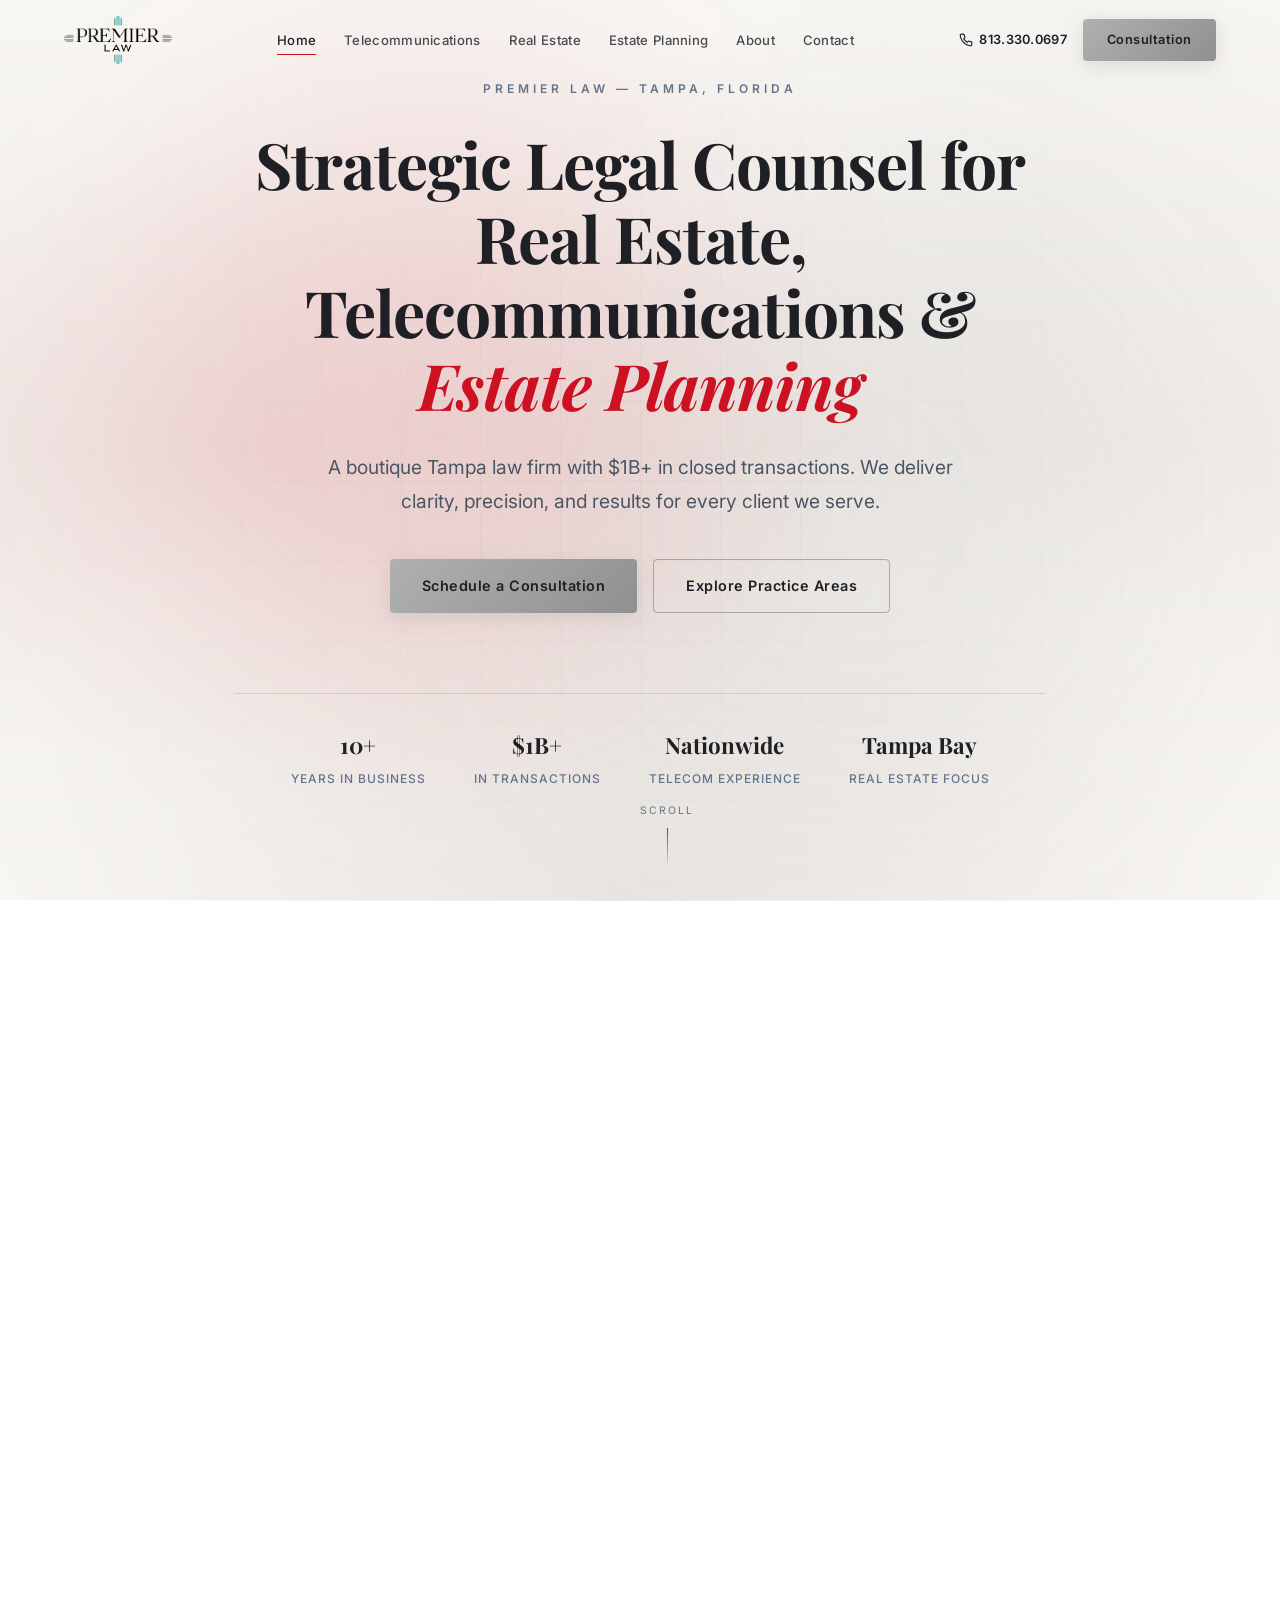
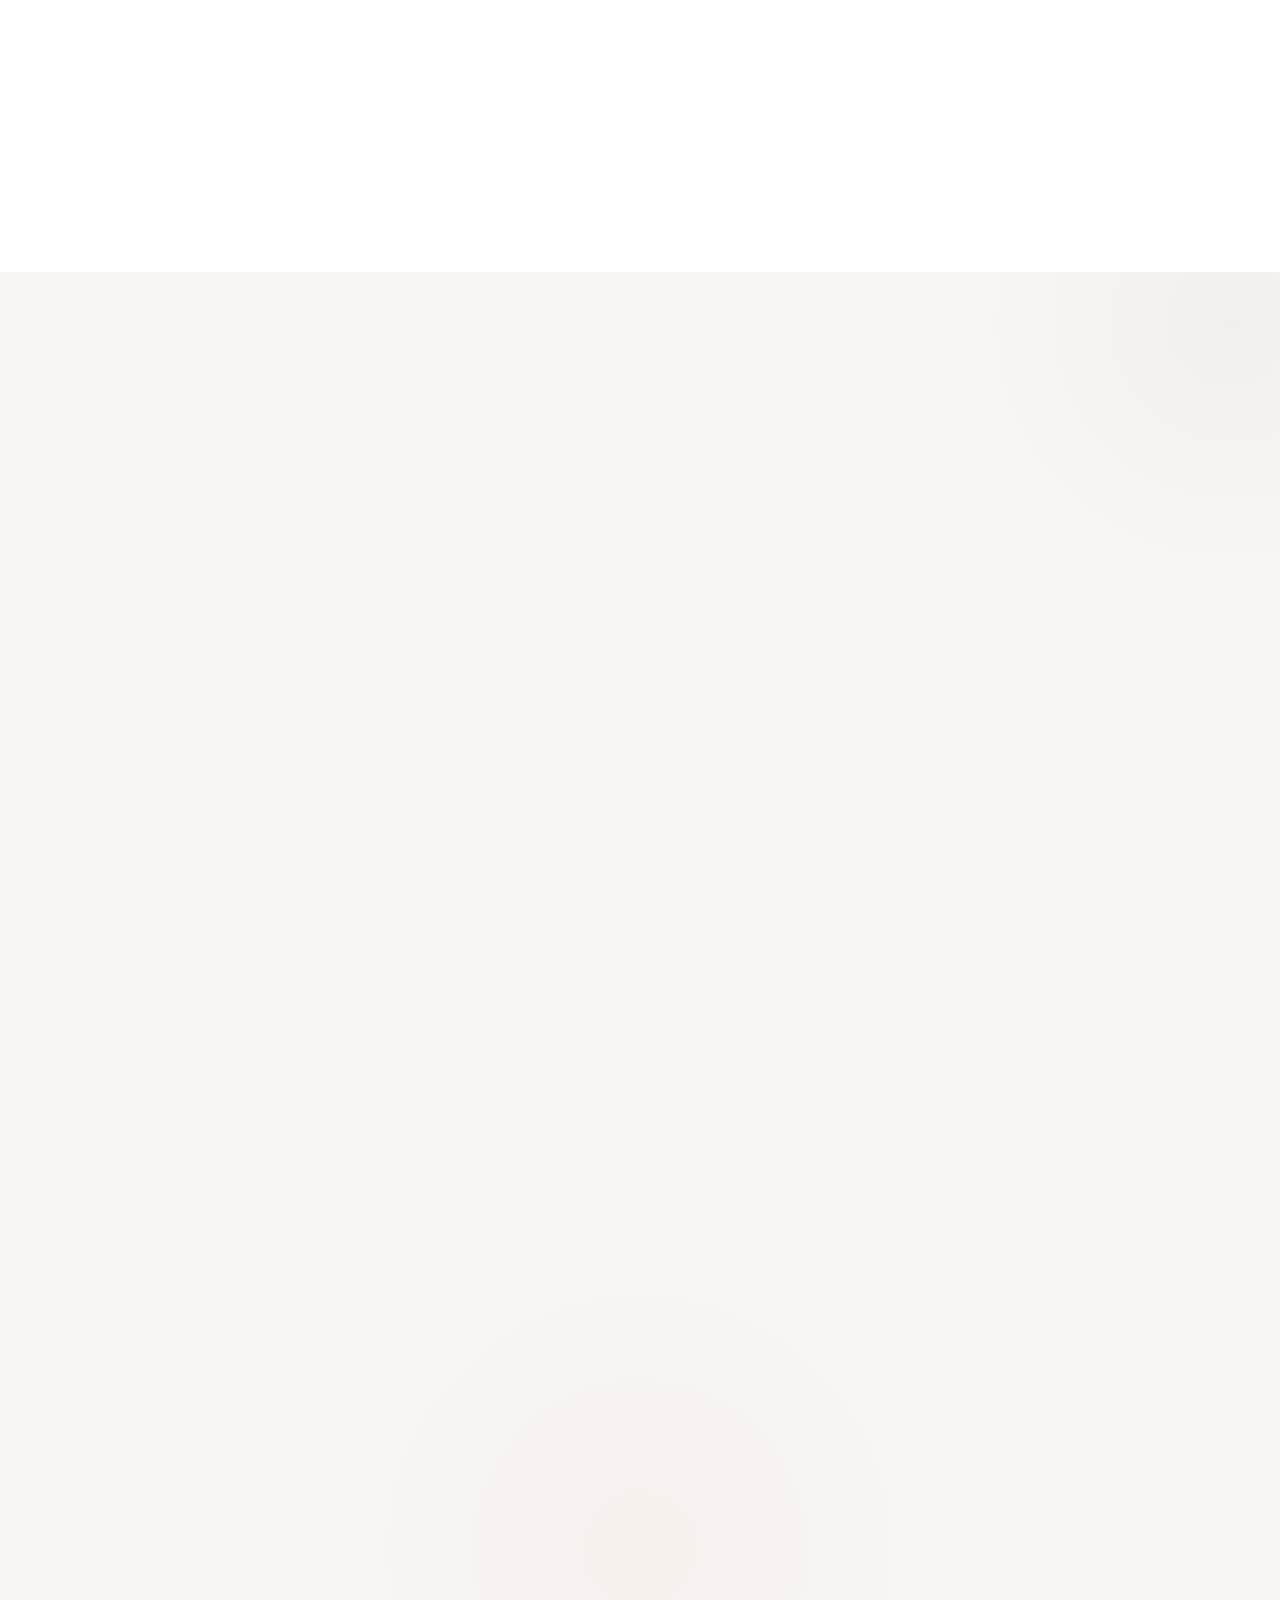
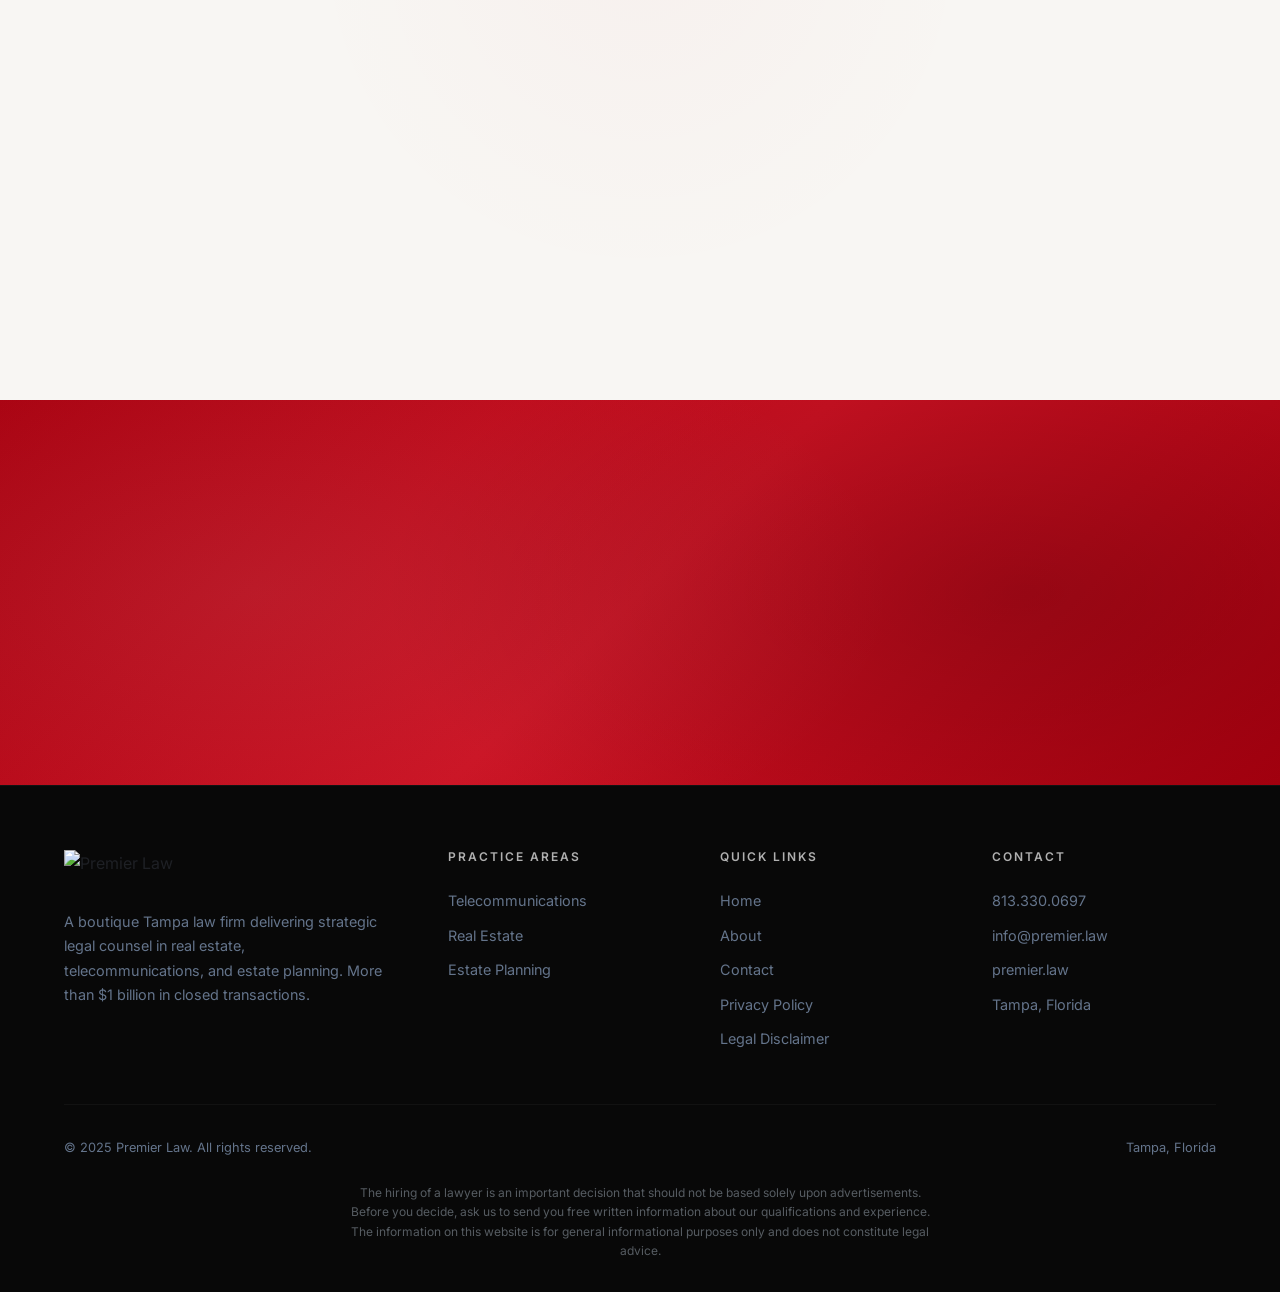
==== index.html @ c1db72fa "Derek edits: bio update, AKT affiliated, land trusts reorder, surplus funds, education, disclaimers" ====
<!DOCTYPE html>
<html lang="en" class="no-js">
<head>
<meta charset="UTF-8">
<meta name="viewport" content="width=device-width, initial-scale=1.0">
<title>Premier Law | Tampa Real Estate, Telecommunications &amp; Estate Planning Attorney</title>
<meta name="description" content="Premier Law is a boutique Tampa law firm led by Derek A. Carrillo with $1B+ in closed transactions. Real estate, telecommunications, and estate planning legal services.">
<meta name="keywords" content="Tampa law firm, real estate attorney Tampa, telecom lawyer Florida, estate planning Tampa, Derek Carrillo, Premier Law">
<meta name="author" content="Premier Law">
<meta property="og:title" content="Premier Law | Strategic Legal Counsel">
<meta property="og:description" content="A boutique Tampa law firm with $1B+ in closed transactions. Real estate, telecommunications, and estate planning.">
<meta property="og:image" content="assets/premier-law-lockup-white.png">
<meta property="og:url" content="https://premier.law">
<meta property="og:type" content="website">
<meta name="twitter:card" content="summary_large_image">
<link rel="canonical" href="https://premier.law">

<script type="application/ld+json">
{
  "@context": "https://schema.org",
  "@type": ["Attorney", "LegalService"],
  "name": "Premier Law",
  "founder": {
    "@type": "Person",
    "name": "Derek A. Carrillo",
    "jobTitle": "CEO & Principal Attorney"
  },
  "foundingDate": "2015",
  "url": "https://premier.law",
  "telephone": "+1-813-330-0697",
  "email": "info@premier.law",
  "address": {
    "@type": "PostalAddress",
    "addressLocality": "Tampa",
    "addressRegion": "FL",
    "postalCode": "33602",
    "addressCountry": "US"
  },
  "geo": {
    "@type": "GeoCoordinates",
    "latitude": "27.9506",
    "longitude": "-82.4572"
  },
  "openingHoursSpecification": {
    "@type": "OpeningHoursSpecification",
    "dayOfWeek": ["Monday","Tuesday","Wednesday","Thursday","Friday"],
    "opens": "09:00",
    "closes": "17:00"
  },
  "areaServed": [
    { "@type": "City", "name": "Tampa" },
    { "@type": "State", "name": "Florida" },
    { "@type": "Country", "name": "United States" }
  ],
  "description": "Boutique Tampa law firm specializing in real estate, telecommunications, and estate planning with $1B+ in closed transactions.",
  "knowsAbout": ["Real Estate Law", "Telecommunications Law", "Estate Planning"],
  "priceRange": "$$",
  "image": "assets/premier-law-lockup-white.png"
}
</script>

<link rel="preconnect" href="https://fonts.googleapis.com">
<link rel="preconnect" href="https://fonts.gstatic.com" crossorigin>
<link href="https://fonts.googleapis.com/css2?family=Playfair+Display:ital,wght@0,400;0,500;0,600;0,700;0,800;1,400;1,500&family=Inter:wght@300;400;500;600;700&display=swap" rel="stylesheet">

<link rel="stylesheet" href="styles.css?v=20260321">

<noscript><style>.reveal { opacity: 1; transform: none; }</style></noscript>
</head>

<body>
<script>document.documentElement.classList.remove('no-js');</script>

<!-- ============================================
     HEADER
     ============================================ -->
<header class="header" id="header">
  <div class="header-inner">
    <a href="index.html" class="header-logo" aria-label="Premier Law Home">
      <img src="assets/premier-law-lockup-white.png" alt="Premier Law" width="140" height="48" class="logo-white"><img src="assets/premier-law-lockup-dark.png" alt="Premier Law" width="140" height="48" class="logo-dark">
    </a>
    <nav class="nav-links" aria-label="Main navigation">
      <a href="index.html" class="active">Home</a>
      <a href="telecommunications.html">Telecommunications</a>
      <a href="real-estate.html">Real Estate</a>
      <a href="estate-planning.html">Estate Planning</a>
      <a href="about.html">About</a>
      <a href="contact.html">Contact</a>
    </nav>
    <div class="header-cta">
      <a href="tel:8133300697" class="header-phone" aria-label="Call 813-330-0697">
        <svg viewBox="0 0 24 24" fill="none" stroke="currentColor" stroke-width="2" stroke-linecap="round" stroke-linejoin="round"><path d="M22 16.92v3a2 2 0 0 1-2.18 2 19.79 19.79 0 0 1-8.63-3.07 19.5 19.5 0 0 1-6-6 19.79 19.79 0 0 1-3.07-8.67A2 2 0 0 1 4.11 2h3a2 2 0 0 1 2 1.72c.127.96.361 1.903.7 2.81a2 2 0 0 1-.45 2.11L8.09 9.91a16 16 0 0 0 6 6l1.27-1.27a2 2 0 0 1 2.11-.45c.907.339 1.85.573 2.81.7A2 2 0 0 1 22 16.92z"/></svg>
        813.330.0697
      </a>
      <a href="contact.html" class="btn btn-primary">Consultation</a>
    </div>
    <button class="hamburger" id="hamburger" aria-label="Open menu" aria-expanded="false">
      <span></span>
      <span></span>
      <span></span>
    </button>
  </div>
</header>

<!-- Mobile Menu -->
<div class="mobile-menu" id="mobileMenu" aria-hidden="true">
  <a href="index.html">Home</a>
  <a href="telecommunications.html">Telecommunications</a>
  <a href="real-estate.html">Real Estate</a>
  <a href="estate-planning.html">Estate Planning</a>
  <a href="about.html">About</a>
  <a href="contact.html">Contact</a>
  <a href="tel:8133300697" class="mobile-phone">813.330.0697</a>
  <a href="contact.html" class="btn btn-primary" style="margin-top: 8px;">Schedule a Consultation</a>
</div>

<!-- ============================================
     HERO SECTION
     ============================================ -->
<section class="hero" id="hero">
  <div class="hero-bg">
    <div class="hero-orb hero-orb--1"></div>
    <div class="hero-orb hero-orb--2"></div>
  </div>

  <div class="hero-content">
    <p class="hero-label">Premier Law &mdash; Tampa, Florida</p>
    <h1 class="hero-heading">Strategic Legal Counsel for<br>Real Estate, Telecommunications &amp; <em>Estate Planning</em></h1>
    <p class="hero-subtext">A boutique Tampa law firm with $1B+ in closed transactions. We deliver clarity, precision, and results for every client we serve.</p>
    <div class="hero-buttons">
      <a href="contact.html" class="btn btn-primary">Schedule a Consultation</a>
      <a href="#practice-areas" class="btn btn-ghost">Explore Practice Areas</a>
    </div>

    <div class="trust-bar">
      <div class="trust-bar-inner">
        <div class="trust-item">
          <div class="trust-item-value">10+</div>
          <div class="trust-item-label">Years in Business</div>
        </div>
        <div class="trust-item">
          <div class="trust-item-value">$1B+</div>
          <div class="trust-item-label">In Transactions</div>
        </div>
        <div class="trust-item">
          <div class="trust-item-value">Nationwide</div>
          <div class="trust-item-label">Telecom Experience</div>
        </div>
        <div class="trust-item">
          <div class="trust-item-value">Tampa Bay</div>
          <div class="trust-item-label">Real Estate Focus</div>
        </div>
      </div>
    </div>
  </div>

  <div class="scroll-indicator" aria-hidden="true">
    <span>Scroll</span>
    <div class="scroll-line"></div>
  </div>
</section>

<!-- ============================================
     PRACTICE AREAS OVERVIEW
     ============================================ -->
<section class="practice-overview" id="practice-areas">
  <div class="container">
    <div class="practice-overview-header">
      <p class="section-label reveal">What We Do</p>
      <h2 class="section-heading reveal reveal-delay-1">Practice Areas</h2>
      <p class="section-subtext reveal reveal-delay-2">Focused expertise in the areas that matter most to your business, your property, and your family.</p>
    </div>

    <div class="practice-cards">
      <!-- Telecom Card -->
      <div class="practice-card reveal">
        <div class="practice-card-icon">
          <svg viewBox="0 0 56 56" fill="none" xmlns="http://www.w3.org/2000/svg">
            <rect x="8" y="32" width="12" height="16" rx="1" stroke="currentColor" stroke-width="1.5"/>
            <rect x="22" y="24" width="12" height="24" rx="1" stroke="currentColor" stroke-width="1.5"/>
            <rect x="36" y="28" width="12" height="20" rx="1" stroke="currentColor" stroke-width="1.5"/>
            <path d="M28 8v12" stroke="currentColor" stroke-width="1.5" stroke-linecap="round"/>
            <path d="M28 8l-8 8M28 8l8 8" stroke="currentColor" stroke-width="1.5" stroke-linecap="round" stroke-linejoin="round"/>
            <circle cx="28" cy="6" r="2" stroke="currentColor" stroke-width="1.5"/>
            <path d="M20 14a12 12 0 0 1 16 0" stroke="currentColor" stroke-width="1.2" stroke-linecap="round" opacity="0.5"/>
            <path d="M16 10a18 18 0 0 1 24 0" stroke="currentColor" stroke-width="1.2" stroke-linecap="round" opacity="0.3"/>
          </svg>
        </div>
        <h3>Telecommunications</h3>
        <p>Advising developers and HOA and condo communities in telecom matters including marketing and access agreements, bulk service contracts, leases, and infrastructure transactions. Nationwide experience in MDU/broadband and wireless infrastructure.</p>
        <a href="telecommunications.html" class="practice-card-link">
          Learn More
          <svg viewBox="0 0 24 24" fill="none" stroke="currentColor" stroke-width="2" stroke-linecap="round" stroke-linejoin="round"><path d="M5 12h14M12 5l7 7-7 7"/></svg>
        </a>
      </div>

      <!-- Real Estate Card -->
      <div class="practice-card reveal reveal-delay-1">
        <div class="practice-card-icon">
          <svg viewBox="0 0 56 56" fill="none" xmlns="http://www.w3.org/2000/svg">
            <path d="M8 28L28 12L48 28" stroke="currentColor" stroke-width="1.5" stroke-linecap="round" stroke-linejoin="round"/>
            <path d="M14 26v18h28V26" stroke="currentColor" stroke-width="1.5" stroke-linecap="round" stroke-linejoin="round"/>
            <rect x="22" y="34" width="12" height="10" rx="1" stroke="currentColor" stroke-width="1.5"/>
            <path d="M28 34v10" stroke="currentColor" stroke-width="1" stroke-dasharray="2 2" opacity="0.4"/>
            <rect x="18" y="26" width="6" height="5" rx="0.5" stroke="currentColor" stroke-width="1.2" opacity="0.6"/>
            <rect x="32" y="26" width="6" height="5" rx="0.5" stroke="currentColor" stroke-width="1.2" opacity="0.6"/>
            <path d="M10 48h36" stroke="currentColor" stroke-width="1.5" stroke-linecap="round" opacity="0.3"/>
          </svg>
        </div>
        <h3>Real Estate</h3>
        <p>Representing buyers, sellers, developers, landlords, and investors in all aspects of real estate transactions. Leases, evictions, purchase/sale agreements, and closings. Title services through our affiliated partner, Attorneys Key Title.</p>
        <a href="real-estate.html" class="practice-card-link">
          Learn More
          <svg viewBox="0 0 24 24" fill="none" stroke="currentColor" stroke-width="2" stroke-linecap="round" stroke-linejoin="round"><path d="M5 12h14M12 5l7 7-7 7"/></svg>
        </a>
      </div>

      <!-- Estate Planning Card -->
      <div class="practice-card reveal reveal-delay-2">
        <div class="practice-card-icon">
          <svg viewBox="0 0 56 56" fill="none" xmlns="http://www.w3.org/2000/svg">
            <path d="M18 12h20c1.1 0 2 .9 2 2v28c0 1.1-.9 2-2 2H18c-1.1 0-2-.9-2-2V14c0-1.1.9-2 2-2z" stroke="currentColor" stroke-width="1.5"/>
            <path d="M22 20h12M22 26h12M22 32h8" stroke="currentColor" stroke-width="1.2" stroke-linecap="round" opacity="0.5"/>
            <path d="M28 8v4" stroke="currentColor" stroke-width="1.5" stroke-linecap="round"/>
            <circle cx="28" cy="48" r="2" stroke="currentColor" stroke-width="1.5"/>
            <path d="M12 18l4-2M12 38l4 2" stroke="currentColor" stroke-width="1.2" stroke-linecap="round" opacity="0.4"/>
            <path d="M44 18l-4-2M44 38l-4 2" stroke="currentColor" stroke-width="1.2" stroke-linecap="round" opacity="0.4"/>
            <path d="M32 38l4 4 8-10" stroke="currentColor" stroke-width="1.5" stroke-linecap="round" stroke-linejoin="round"/>
          </svg>
        </div>
        <h3>Estate Planning</h3>
        <p>Wills, trusts, powers of attorney, health care directives, and guardianship designations. Comprehensive, compassionate planning tailored to your personal goals and your family's future.</p>
        <a href="estate-planning.html" class="practice-card-link">
          Learn More
          <svg viewBox="0 0 24 24" fill="none" stroke="currentColor" stroke-width="2" stroke-linecap="round" stroke-linejoin="round"><path d="M5 12h14M12 5l7 7-7 7"/></svg>
        </a>
      </div>
    </div>
  </div>
</section>

<!-- ============================================
     ABOUT TEASER
     ============================================ -->
<section class="about" id="about">
  <div class="container">
    <div class="about-grid">
      <div class="about-image-wrapper reveal">
        <div class="about-image">
          <img src="assets/Derek-Carrillo.jpg" alt="Derek A. Carrillo, CEO and Principal Attorney of Premier Law" width="500" height="600" loading="lazy">
          <div class="about-image-badge">
            <div class="badge-value">$1B+</div>
            <div class="badge-label">Closed Transactions</div>
          </div>
        </div>
      </div>

      <div class="about-content reveal reveal-delay-1">
        <p class="section-label">About the Firm</p>
        <h2 class="section-heading">Premier Law</h2>
        <p class="about-subtitle">Boutique Legal Counsel, Tampa, Florida</p>
        <p class="about-text">Founded in 2015, Premier Law is a boutique Tampa firm that has guided more than $1 billion in closed transactions. With deep experience in telecom and real estate, our team supports both local and national clients through sophisticated legal and transactional matters. Every client benefits from direct access to senior-level counsel &mdash; not a junior associate or call center.</p>

        <div class="about-cta">
          <a href="about.html" class="btn btn-crimson">About the Firm</a>
        </div>

        <div class="about-stats">
          <div>
            <div class="about-stat-value">11+</div>
            <div class="about-stat-label">Years Experience</div>
          </div>
          <div>
            <div class="about-stat-value">$1B+</div>
            <div class="about-stat-label">Transactions</div>
          </div>
          <div>
            <div class="about-stat-value">2015</div>
            <div class="about-stat-label">Founded</div>
          </div>
        </div>
      </div>
    </div>
  </div>
</section>

<!-- ============================================
     WHY PREMIER LAW SECTION
     ============================================ -->
<section class="why-section" id="why-premier">
  <div class="container">
    <div class="why-header">
      <p class="section-label reveal">The Premier Difference</p>
      <h2 class="section-heading reveal reveal-delay-1">Why Clients Choose Premier Law</h2>
      <p class="section-subtext reveal reveal-delay-2">More than a law firm &mdash; a strategic partner invested in your success.</p>
    </div>

    <div class="why-grid">
      <div class="why-card reveal">
        <div class="why-icon">
          <svg viewBox="0 0 24 24" fill="none" stroke="currentColor" stroke-width="2" stroke-linecap="round" stroke-linejoin="round"><circle cx="12" cy="12" r="10"/><polyline points="12 6 12 12 16 14"/></svg>
        </div>
        <div>
          <h3>Deal-Focused Approach</h3>
          <p>Practical, strategic guidance that keeps transactions moving forward. We focus on solutions, not obstacles, to get deals done efficiently.</p>
        </div>
      </div>

      <div class="why-card reveal reveal-delay-1">
        <div class="why-icon">
          <svg viewBox="0 0 24 24" fill="none" stroke="currentColor" stroke-width="2" stroke-linecap="round" stroke-linejoin="round"><path d="M2 3h6a4 4 0 0 1 4 4v14a3 3 0 0 0-3-3H2z"/><path d="M22 3h-6a4 4 0 0 0-4 4v14a3 3 0 0 1 3-3h7z"/></svg>
        </div>
        <div>
          <h3>Industry Insider Knowledge</h3>
          <p>Our firm's telecom background includes real-world industry experience negotiating broadband, wireless, and infrastructure deals nationwide — insight that translates to smarter strategy for clients.</p>
        </div>
      </div>

      <div class="why-card reveal reveal-delay-2">
        <div class="why-icon">
          <svg viewBox="0 0 24 24" fill="none" stroke="currentColor" stroke-width="2" stroke-linecap="round" stroke-linejoin="round"><path d="M20 21v-2a4 4 0 0 0-4-4H8a4 4 0 0 0-4 4v2"/><circle cx="12" cy="7" r="4"/></svg>
        </div>
        <div>
          <h3>Boutique Attention</h3>
          <p>Every client receives direct access to senior-level counsel, not a junior associate. Our team is responsive, accessible, and fully dedicated to your matter from start to finish.</p>
        </div>
      </div>

      <div class="why-card reveal reveal-delay-3">
        <div class="why-icon">
          <svg viewBox="0 0 24 24" fill="none" stroke="currentColor" stroke-width="2" stroke-linecap="round" stroke-linejoin="round"><polyline points="22 12 18 12 15 21 9 3 6 12 2 12"/></svg>
        </div>
        <div>
          <h3>Proven Track Record</h3>
          <p>$1B+ in closed transactions across the country. A decade of results that speak for themselves and a reputation built on getting deals done.</p>
        </div>
      </div>
    </div>
  </div>
</section>

<!-- ============================================
     CTA BAND
     ============================================ -->
<section class="cta-band">
  <div class="container">
    <div class="cta-band-content reveal">
      <h2>Ready to Move Forward?</h2>
      <p>Schedule a consultation today and discover how Premier Law can help protect your interests.</p>
      <a href="contact.html" class="btn btn-primary">Schedule a Consultation</a>
    </div>
  </div>
</section>

<!-- ============================================
     FOOTER
     ============================================ -->
<footer class="footer">
  <div class="container">
    <div class="footer-grid">
      <div class="footer-brand">
        <img src="assets/premier-law-lockup-white.png" alt="Premier Law" width="130" height="44" loading="lazy">
        <p>A boutique Tampa law firm delivering strategic legal counsel in real estate, telecommunications, and estate planning. More than $1 billion in closed transactions.</p>
      </div>
      <div class="footer-col">
        <h4>Practice Areas</h4>
        <a href="telecommunications.html">Telecommunications</a>
        <a href="real-estate.html">Real Estate</a>
        <a href="estate-planning.html">Estate Planning</a>
      </div>
      <div class="footer-col">
        <h4>Quick Links</h4>
        <a href="index.html">Home</a>
        <a href="about.html">About</a>
        <a href="contact.html">Contact</a>
        <a href="privacy-policy.html">Privacy Policy</a>
        <a href="legal-disclaimer.html">Legal Disclaimer</a>
      </div>
      <div class="footer-col">
        <h4>Contact</h4>
        <a href="tel:8133300697">813.330.0697</a>
        <a href="mailto:info@premier.law">info@premier.law</a>
        <a href="https://premier.law" target="_blank" rel="noopener">premier.law</a>
        <a>Tampa, Florida</a>
      </div>
    </div>

    <div class="footer-bottom">
      <p>&copy; 2025 Premier Law. All rights reserved.</p>
      <p>Tampa, Florida</p>
    </div>

    <p class="footer-disclaimer">The hiring of a lawyer is an important decision that should not be based solely upon advertisements. Before you decide, ask us to send you free written information about our qualifications and experience. The information on this website is for general informational purposes only and does not constitute legal advice.</p>
  </div>
</footer>

<script src="main.js"></script>
</body>
</html>
---- styles.css ----
/* ============================================
   CSS CUSTOM PROPERTIES
   ============================================ */
:root {
  --navy-deep: #080808;
  --navy: #0f0f0f;
  --navy-light: #181818;
  --navy-mid: #202020;
  --charcoal: #272727;
  --crimson: #cc1122;
  --crimson-dark: #aa000f;
  --crimson-light: #e01f30;
  --gold: #b0b0b0;
  --gold-light: #cccccc;
  --gold-dark: #909090;
  --off-white: #f8f6f3;
  --warm-gray: #e8e4df;
  --text-light: #c9d1d9;
  --text-muted: #64748b;
  --text-dark: #1e2025;
  --text-dark-secondary: #4b5563;
  --white: #ffffff;
  --font-heading: 'Playfair Display', Georgia, 'Times New Roman', serif;
  --font-body: 'Inter', -apple-system, BlinkMacSystemFont, 'Segoe UI', sans-serif;
  --transition-smooth: cubic-bezier(0.4, 0, 0.2, 1);
  --shadow-card: 0 2px 16px rgba(0,0,0,0.08);
  --shadow-card-hover: 0 8px 32px rgba(0,0,0,0.14);
  --shadow-dark: 0 4px 32px rgba(0,0,0,0.12);
  --border-radius: 4px;
  --max-width: 1200px;
  --header-height: 80px;
}

/* ============================================
   RESET & BASE
   ============================================ */
*, *::before, *::after {
  margin: 0;
  padding: 0;
  box-sizing: border-box;
}

html {
  scroll-behavior: smooth;
  scroll-padding-top: var(--header-height);
  font-size: 16px;
  -webkit-font-smoothing: antialiased;
  -moz-osx-font-smoothing: grayscale;
}

body {
  font-family: var(--font-body);
  color: var(--text-dark);
  background: var(--white);
  line-height: 1.7;
  overflow-x: hidden;
}

img {
  max-width: 100%;
  height: auto;
  display: block;
}

a {
  color: inherit;
  text-decoration: none;
}

ul { list-style: none; }

h1, h2, h3, h4, h5, h6 {
  font-family: var(--font-heading);
  font-weight: 600;
  line-height: 1.2;
}

::selection {
  background: var(--crimson);
  color: var(--white);
}

/* ============================================
   UTILITY CLASSES
   ============================================ */
.container {
  width: 100%;
  max-width: var(--max-width);
  margin: 0 auto;
  padding: 0 24px;
}

.section-label {
  font-family: var(--font-body);
  font-size: 0.75rem;
  font-weight: 600;
  letter-spacing: 3px;
  text-transform: uppercase;
  color: var(--gold-dark);
  margin-bottom: 16px;
  display: flex;
  align-items: center;
  gap: 12px;
}

.section-label::before {
  content: '';
  display: inline-block;
  width: 32px;
  height: 1px;
  background: var(--gold-dark);
}

.section-heading {
  font-size: clamp(2rem, 4vw, 3rem);
  margin-bottom: 20px;
  letter-spacing: -0.5px;
  color: var(--text-dark);
}

.section-heading--dark {
  color: var(--text-dark);
}

.section-subtext {
  font-size: 1.1rem;
  color: var(--text-muted);
  max-width: 600px;
  line-height: 1.8;
}

.section-subtext--dark {
  color: var(--text-dark-secondary);
}

/* Fade-in animation classes */
.reveal {
  opacity: 0;
  transform: translateY(40px);
  transition: opacity 0.8s var(--transition-smooth), transform 0.8s var(--transition-smooth);
}

.reveal.revealed {
  opacity: 1;
  transform: translateY(0);
}

.reveal-delay-1 { transition-delay: 0.1s; }
.reveal-delay-2 { transition-delay: 0.2s; }
.reveal-delay-3 { transition-delay: 0.3s; }
.reveal-delay-4 { transition-delay: 0.4s; }

/* ============================================
   BUTTONS
   ============================================ */
.btn {
  display: inline-flex;
  align-items: center;
  gap: 8px;
  padding: 14px 32px;
  font-family: var(--font-body);
  font-size: 0.9rem;
  font-weight: 600;
  letter-spacing: 0.5px;
  border: none;
  border-radius: var(--border-radius);
  cursor: pointer;
  transition: all 0.35s var(--transition-smooth);
  text-decoration: none;
  white-space: nowrap;
}

.btn-primary {
  background: linear-gradient(135deg, var(--gold), var(--gold-dark));
  color: var(--text-dark);
  box-shadow: 0 4px 20px rgba(144, 144, 144, 0.25);
}

.btn-primary:hover {
  background: linear-gradient(135deg, var(--gold-light), var(--gold));
  box-shadow: 0 6px 30px rgba(144, 144, 144, 0.35);
  transform: translateY(-2px);
}

.btn-ghost {
  background: transparent;
  color: var(--text-dark);
  border: 1px solid rgba(30, 32, 37, 0.3);
}

.btn-ghost:hover {
  border-color: var(--text-dark);
  background: rgba(0,0,0,0.05);
  transform: translateY(-2px);
}

.btn-crimson {
  background: var(--crimson);
  color: var(--white);
  box-shadow: 0 4px 20px rgba(204, 17, 34, 0.3);
}

.btn-crimson:hover {
  background: var(--crimson-light);
  box-shadow: 0 6px 30px rgba(204, 17, 34, 0.45);
  transform: translateY(-2px);
}

.btn-outline-gold {
  background: transparent;
  color: var(--gold-dark);
  border: 1px solid var(--gold);
}

.btn-outline-gold:hover {
  background: var(--gold);
  color: var(--text-dark);
  transform: translateY(-2px);
}

/* ============================================
   HEADER / NAVIGATION
   ============================================ */
.header {
  position: fixed;
  top: 0;
  left: 0;
  width: 100%;
  height: var(--header-height);
  z-index: 1000;
  transition: all 0.4s var(--transition-smooth);
  background: transparent;
}

.header.scrolled {
  background: rgba(255, 255, 255, 0.97);
  backdrop-filter: blur(20px);
  -webkit-backdrop-filter: blur(20px);
  box-shadow: 0 1px 0 rgba(0,0,0,0.08), 0 4px 20px rgba(0,0,0,0.06);
}

.header-inner {
  max-width: var(--max-width);
  margin: 0 auto;
  padding: 0 24px;
  height: 100%;
  display: flex;
  align-items: center;
  justify-content: space-between;
}

.header-logo img {
  height: 48px;
  width: auto;
  transition: opacity 0.3s;
}

.header-logo .logo-white {
  display: none;
}

.header-logo .logo-dark {
  display: block;
}

.header-logo:hover img {
  opacity: 0.85;
}

.nav-links {
  display: flex;
  align-items: center;
  gap: 28px;
}

.nav-links a {
  font-size: 0.82rem;
  font-weight: 500;
  letter-spacing: 0.3px;
  color: rgba(30, 32, 37, 0.8);
  transition: color 0.3s;
  position: relative;
  white-space: nowrap;
}

.nav-links a::after {
  content: '';
  position: absolute;
  bottom: -4px;
  left: 0;
  width: 0;
  height: 1px;
  background: var(--crimson);
  transition: width 0.3s var(--transition-smooth);
}

.nav-links a:hover {
  color: var(--text-dark);
}

.nav-links a:hover::after {
  width: 100%;
}

/* Active nav link for current page */
.nav-links a.active { color: var(--text-dark); }
.nav-links a.active::after { width: 100%; background: var(--crimson); }

.header-cta {
  display: flex;
  align-items: center;
  gap: 16px;
  flex-shrink: 0;
}

.header-phone {
  font-size: 0.8rem;
  font-weight: 600;
  color: var(--text-dark);
  letter-spacing: 0.3px;
  display: flex;
  align-items: center;
  gap: 6px;
  white-space: nowrap;
}

.header-phone svg {
  width: 14px;
  height: 14px;
}

.header-cta .btn {
  padding: 10px 24px;
  font-size: 0.8rem;
}

/* Mobile hamburger */
.hamburger {
  display: none;
  flex-direction: column;
  gap: 5px;
  cursor: pointer;
  padding: 8px;
  z-index: 1001;
  background: none;
  border: none;
}

.hamburger span {
  display: block;
  width: 24px;
  height: 2px;
  background: var(--text-dark);
  transition: all 0.3s var(--transition-smooth);
  transform-origin: center;
}

.hamburger.active span:nth-child(1) {
  transform: rotate(45deg) translate(5px, 5px);
}

.hamburger.active span:nth-child(2) {
  opacity: 0;
}

.hamburger.active span:nth-child(3) {
  transform: rotate(-45deg) translate(5px, -5px);
}

/* Mobile menu */
.mobile-menu {
  display: none;
  position: fixed;
  top: 0;
  left: 0;
  width: 100%;
  height: 100vh;
  height: 100dvh;
  background: rgba(255, 255, 255, 0.98);
  backdrop-filter: blur(30px);
  -webkit-backdrop-filter: blur(30px);
  z-index: 999;
  flex-direction: column;
  justify-content: center;
  align-items: center;
  gap: 32px;
  opacity: 0;
  transition: opacity 0.4s var(--transition-smooth);
}

.mobile-menu.open {
  display: flex;
  opacity: 1;
}

.mobile-menu a {
  font-family: var(--font-heading);
  font-size: 1.8rem;
  color: var(--text-dark);
  transition: color 0.3s;
}

.mobile-menu a:hover {
  color: var(--crimson);
}

.mobile-menu .mobile-phone {
  font-family: var(--font-body);
  font-size: 1rem;
  color: var(--crimson);
  margin-top: 24px;
  letter-spacing: 1px;
}

/* ============================================
   HERO SECTION
   ============================================ */
.hero {
  position: relative;
  min-height: 100vh;
  display: flex;
  align-items: center;
  justify-content: center;
  overflow: hidden;
  background: var(--off-white);
}

.hero-bg {
  position: absolute;
  inset: 0;
  z-index: 0;
}

/* Light cinematic gradient background */
.hero-bg::before {
  content: '';
  position: absolute;
  inset: 0;
  background:
    radial-gradient(ellipse 80% 60% at 20% 50%, rgba(204, 17, 34, 0.05) 0%, transparent 60%),
    radial-gradient(ellipse 60% 80% at 80% 30%, rgba(144, 144, 144, 0.06) 0%, transparent 50%),
    radial-gradient(ellipse 100% 100% at 50% 100%, rgba(232, 228, 223, 1) 0%, transparent 50%),
    linear-gradient(180deg, var(--off-white) 0%, #f0ede9 50%, var(--off-white) 100%);
}

/* Subtle grid pattern */
.hero-bg::after {
  content: '';
  position: absolute;
  inset: 0;
  background-image:
    linear-gradient(rgba(0,0,0,0.025) 1px, transparent 1px),
    linear-gradient(90deg, rgba(0,0,0,0.025) 1px, transparent 1px);
  background-size: 80px 80px;
  mask-image: radial-gradient(ellipse 70% 70% at 50% 50%, black, transparent);
  -webkit-mask-image: radial-gradient(ellipse 70% 70% at 50% 50%, black, transparent);
}

/* Animated gradient orb */
.hero-orb {
  position: absolute;
  width: 600px;
  height: 600px;
  border-radius: 50%;
  filter: blur(120px);
  opacity: 0.1;
  animation: orbFloat 20s ease-in-out infinite;
  z-index: 0;
}

.hero-orb--1 {
  background: var(--crimson);
  top: 10%;
  left: 10%;
}

.hero-orb--2 {
  background: var(--gold-dark);
  bottom: 10%;
  right: 10%;
  animation-delay: -10s;
  opacity: 0.07;
}

@keyframes orbFloat {
  0%, 100% { transform: translate(0, 0) scale(1); }
  33% { transform: translate(30px, -20px) scale(1.05); }
  66% { transform: translate(-20px, 20px) scale(0.95); }
}

.hero-content {
  position: relative;
  z-index: 1;
  text-align: center;
  max-width: 860px;
  padding: 0 24px;
}

.hero-label {
  font-family: var(--font-body);
  font-size: 0.75rem;
  font-weight: 600;
  letter-spacing: 4px;
  text-transform: uppercase;
  color: var(--text-muted);
  margin-bottom: 28px;
  opacity: 0;
  animation: fadeUp 0.8s 0.3s var(--transition-smooth) forwards;
}

.hero-heading {
  font-size: clamp(2.4rem, 5.5vw, 4rem);
  font-weight: 700;
  color: var(--text-dark);
  line-height: 1.15;
  margin-bottom: 28px;
  letter-spacing: -1px;
  opacity: 0;
  animation: fadeUp 0.8s 0.5s var(--transition-smooth) forwards;
}

.hero-heading em {
  font-style: italic;
  color: var(--crimson);
}

.hero-subtext {
  font-size: clamp(1rem, 1.8vw, 1.2rem);
  color: var(--text-dark-secondary);
  max-width: 640px;
  margin: 0 auto 40px;
  line-height: 1.8;
  opacity: 0;
  animation: fadeUp 0.8s 0.7s var(--transition-smooth) forwards;
}

.hero-buttons {
  display: flex;
  gap: 16px;
  justify-content: center;
  flex-wrap: wrap;
  opacity: 0;
  animation: fadeUp 0.8s 0.9s var(--transition-smooth) forwards;
}

@keyframes fadeUp {
  from { opacity: 0; transform: translateY(30px); }
  to { opacity: 1; transform: translateY(0); }
}

/* Trust bar */
.trust-bar {
  position: relative;
  z-index: 1;
  margin-top: 80px;
  opacity: 0;
  animation: fadeUp 0.8s 1.1s var(--transition-smooth) forwards;
}

.trust-bar-inner {
  display: flex;
  justify-content: center;
  gap: 48px;
  flex-wrap: wrap;
  padding: 32px 0;
  border-top: 1px solid rgba(0,0,0,0.10);
}

.trust-item {
  text-align: center;
}

.trust-item-value {
  font-family: var(--font-heading);
  font-size: 1.4rem;
  font-weight: 700;
  color: var(--text-dark);
  margin-bottom: 4px;
}

.trust-item-label {
  font-size: 0.75rem;
  color: var(--text-muted);
  letter-spacing: 1px;
  text-transform: uppercase;
  font-weight: 500;
}

/* Scroll indicator */
.scroll-indicator {
  position: absolute;
  bottom: 32px;
  left: 50%;
  transform: translateX(-50%);
  z-index: 1;
  display: flex;
  flex-direction: column;
  align-items: center;
  gap: 8px;
  opacity: 0;
  animation: fadeUp 0.8s 1.3s var(--transition-smooth) forwards;
}

.scroll-indicator span {
  font-size: 0.65rem;
  letter-spacing: 2px;
  text-transform: uppercase;
  color: var(--text-muted);
}

.scroll-line {
  width: 1px;
  height: 40px;
  background: linear-gradient(to bottom, var(--crimson), transparent);
  animation: scrollPulse 2s ease-in-out infinite;
}

@keyframes scrollPulse {
  0%, 100% { opacity: 1; transform: scaleY(1); }
  50% { opacity: 0.4; transform: scaleY(0.6); }
}

/* ============================================
   PRACTICE AREAS OVERVIEW
   ============================================ */
.practice-overview {
  padding: 120px 0;
  background: var(--white);
  position: relative;
}

.practice-overview::before {
  content: '';
  position: absolute;
  top: 0;
  left: 0;
  right: 0;
  height: 1px;
  background: linear-gradient(90deg, transparent, rgba(0,0,0,0.08), transparent);
}

.practice-overview-header {
  text-align: center;
  margin-bottom: 72px;
}

.practice-overview-header .section-subtext {
  margin: 0 auto;
}

.practice-cards {
  display: grid;
  grid-template-columns: repeat(3, 1fr);
  gap: 32px;
}

.practice-card {
  background: var(--white);
  border: 1px solid rgba(0,0,0,0.08);
  border-radius: 8px;
  padding: 48px 36px;
  transition: all 0.5s var(--transition-smooth);
  position: relative;
  overflow: hidden;
  box-shadow: var(--shadow-card);
}

.practice-card::before {
  content: '';
  position: absolute;
  top: 0;
  left: 0;
  right: 0;
  height: 2px;
  background: linear-gradient(90deg, var(--crimson), var(--gold));
  opacity: 0;
  transition: opacity 0.4s;
}

.practice-card:hover {
  transform: translateY(-8px);
  border-color: rgba(0,0,0,0.14);
  box-shadow: var(--shadow-card-hover);
}

.practice-card:hover::before {
  opacity: 1;
}

.practice-card-icon {
  width: 56px;
  height: 56px;
  margin-bottom: 28px;
  color: var(--crimson);
}

.practice-card h3 {
  font-size: 1.4rem;
  color: var(--text-dark);
  margin-bottom: 16px;
}

.practice-card p {
  color: var(--text-dark-secondary);
  font-size: 0.95rem;
  line-height: 1.7;
  margin-bottom: 24px;
}

.practice-card-link {
  font-size: 0.85rem;
  font-weight: 600;
  color: var(--crimson);
  display: inline-flex;
  align-items: center;
  gap: 8px;
  transition: gap 0.3s;
}

.practice-card-link:hover {
  gap: 14px;
}

.practice-card-link svg {
  width: 16px;
  height: 16px;
  transition: transform 0.3s;
}

.practice-card:hover .practice-card-link svg {
  transform: translateX(4px);
}

/* ============================================
   ABOUT / BIO SECTION
   ============================================ */
.about {
  padding: 120px 0;
  background: var(--off-white);
  color: var(--text-dark);
  position: relative;
  overflow: hidden;
}

.about::before {
  content: '';
  position: absolute;
  top: -200px;
  right: -200px;
  width: 500px;
  height: 500px;
  border-radius: 50%;
  background: radial-gradient(circle, rgba(144, 144, 144, 0.06), transparent 70%);
}

.about-grid {
  display: grid;
  grid-template-columns: 1fr 1.2fr;
  gap: 80px;
  align-items: center;
}

.about-image-wrapper {
  position: relative;
}

.about-image-wrapper::before {
  content: '';
  position: absolute;
  top: -16px;
  left: -16px;
  right: 16px;
  bottom: 16px;
  border: 2px solid var(--gold);
  border-radius: 8px;
  z-index: 0;
}

.about-image {
  position: relative;
  z-index: 1;
  border-radius: 8px;
  overflow: hidden;
  box-shadow: var(--shadow-card-hover);
}

.about-image img {
  width: 100%;
  height: auto;
  display: block;
  filter: contrast(1.02) brightness(1.01);
}

.about-image-badge {
  position: absolute;
  bottom: 24px;
  right: -20px;
  background: var(--crimson);
  color: var(--white);
  padding: 16px 28px;
  border-radius: 4px;
  z-index: 2;
  box-shadow: var(--shadow-card);
}

.about-image-badge .badge-value {
  font-family: var(--font-heading);
  font-size: 1.8rem;
  font-weight: 700;
  line-height: 1;
}

.about-image-badge .badge-label {
  font-size: 0.7rem;
  text-transform: uppercase;
  letter-spacing: 1px;
  opacity: 0.9;
}

.about-content .section-label {
  color: var(--crimson);
}

.about-content .section-label::before {
  background: var(--crimson);
}

.about-content .section-heading {
  color: var(--text-dark);
}

.about-subtitle {
  font-family: var(--font-heading);
  font-size: 1.1rem;
  color: var(--crimson);
  font-style: italic;
  margin-bottom: 24px;
}

.about-text {
  color: var(--text-dark-secondary);
  font-size: 1.05rem;
  line-height: 1.85;
  margin-bottom: 32px;
}

.about-cta {
  margin-top: 32px;
}

.about-stats {
  display: grid;
  grid-template-columns: repeat(3, 1fr);
  gap: 24px;
  margin-top: 40px;
  padding-top: 40px;
  border-top: 1px solid rgba(0,0,0,0.08);
}

.about-stat-value {
  font-family: var(--font-heading);
  font-size: 2rem;
  font-weight: 700;
  color: var(--crimson);
  line-height: 1;
  margin-bottom: 4px;
}

.about-stat-label {
  font-size: 0.8rem;
  color: var(--text-dark-secondary);
  text-transform: uppercase;
  letter-spacing: 1px;
  font-weight: 500;
}

/* ============================================
   DETAILED PRACTICE AREAS
   ============================================ */
.detail-section {
  padding: 100px 0;
  position: relative;
}

.detail-section--dark {
  background: var(--white);
}

.detail-section--light {
  background: var(--off-white);
  color: var(--text-dark);
}

.detail-section--alt {
  background: var(--off-white);
}

/* Subtle accent line */
.detail-section--dark::before,
.detail-section--alt::before {
  content: '';
  position: absolute;
  top: 0;
  left: 0;
  right: 0;
  height: 1px;
  background: linear-gradient(90deg, transparent, rgba(0,0,0,0.07), transparent);
}

.detail-section--light::before {
  content: '';
  position: absolute;
  top: 0;
  left: 0;
  right: 0;
  height: 1px;
  background: linear-gradient(90deg, transparent, rgba(0,0,0,0.06), transparent);
}

.detail-grid {
  display: grid;
  grid-template-columns: 1fr 1fr;
  gap: 80px;
  align-items: start;
}

.detail-content h2 {
  font-size: clamp(1.8rem, 3.5vw, 2.5rem);
  margin-bottom: 24px;
  letter-spacing: -0.5px;
  color: var(--text-dark);
}

.detail-content--light h2 {
  color: var(--text-dark);
}

.detail-intro {
  font-size: 1.05rem;
  line-height: 1.8;
  margin-bottom: 20px;
}

.detail-intro--dark {
  color: var(--text-dark-secondary);
}

.detail-intro--light {
  color: var(--text-dark-secondary);
}

.services-list {
  margin-top: 32px;
}

.services-list h4 {
  font-family: var(--font-body);
  font-size: 0.8rem;
  font-weight: 600;
  letter-spacing: 2px;
  text-transform: uppercase;
  margin-bottom: 20px;
}

.services-list--dark h4 {
  color: var(--gold-dark);
}

.services-list--light h4 {
  color: var(--crimson);
}

.service-item {
  display: flex;
  gap: 14px;
  padding: 14px 0;
  border-bottom: 1px solid rgba(0,0,0,0.07);
  align-items: flex-start;
}

.detail-section--light .service-item {
  border-bottom-color: rgba(0,0,0,0.06);
}

.service-item svg {
  width: 18px;
  height: 18px;
  color: var(--crimson);
  flex-shrink: 0;
  margin-top: 3px;
}

.detail-section--light .service-item svg {
  color: var(--crimson);
}

.service-item span {
  font-size: 0.95rem;
}

.service-item--dark span {
  color: var(--text-dark-secondary);
}

.service-item--light span {
  color: var(--text-dark-secondary);
}

/* Detail visual side */
.detail-visual {
  position: relative;
}

.detail-feature-box {
  background: var(--white);
  border: 1px solid rgba(0,0,0,0.08);
  border-radius: 8px;
  padding: 40px;
  margin-bottom: 24px;
  transition: all 0.4s var(--transition-smooth);
  box-shadow: var(--shadow-card);
}

.detail-feature-box:hover {
  border-color: rgba(0,0,0,0.14);
  box-shadow: var(--shadow-card-hover);
  transform: translateY(-4px);
}

.detail-section--light .detail-feature-box {
  background: var(--white);
  border-color: rgba(0,0,0,0.08);
  box-shadow: var(--shadow-card);
}

.detail-section--light .detail-feature-box:hover {
  box-shadow: var(--shadow-card-hover);
  transform: translateY(-4px);
}

.feature-icon {
  width: 44px;
  height: 44px;
  border-radius: 8px;
  display: flex;
  align-items: center;
  justify-content: center;
  margin-bottom: 16px;
}

.feature-icon--gold {
  background: rgba(144, 144, 144, 0.12);
  color: var(--gold-dark);
}

.feature-icon--crimson {
  background: rgba(204, 17, 34, 0.08);
  color: var(--crimson);
}

.detail-feature-box h4 {
  font-family: var(--font-heading);
  font-size: 1.15rem;
  margin-bottom: 8px;
  color: var(--text-dark);
}

.detail-section--light .detail-feature-box h4 {
  color: var(--text-dark);
}

.detail-feature-box p {
  font-size: 0.9rem;
  line-height: 1.7;
}

.feature-box-text--dark {
  color: var(--text-dark-secondary);
}

.feature-box-text--light {
  color: var(--text-dark-secondary);
}

/* ============================================
   WHY PREMIER SECTION
   ============================================ */
.why-section {
  padding: 120px 0;
  background: var(--off-white);
  position: relative;
  overflow: hidden;
}

.why-section::before {
  content: '';
  position: absolute;
  top: 50%;
  left: 50%;
  transform: translate(-50%, -50%);
  width: 800px;
  height: 800px;
  border-radius: 50%;
  background: radial-gradient(circle, rgba(204, 17, 34, 0.025), transparent 60%);
}

.why-header {
  text-align: center;
  margin-bottom: 72px;
}

.why-header .section-subtext {
  margin: 0 auto;
}

.why-grid {
  display: grid;
  grid-template-columns: repeat(2, 1fr);
  gap: 32px;
}

.why-card {
  background: var(--white);
  border: 1px solid rgba(0,0,0,0.08);
  border-radius: 8px;
  padding: 44px 40px;
  display: flex;
  gap: 24px;
  transition: all 0.4s var(--transition-smooth);
  box-shadow: var(--shadow-card);
}

.why-card:hover {
  border-color: rgba(0,0,0,0.14);
  box-shadow: var(--shadow-card-hover);
  transform: translateY(-4px);
}

.why-icon {
  width: 52px;
  height: 52px;
  border-radius: 10px;
  background: rgba(204, 17, 34, 0.07);
  display: flex;
  align-items: center;
  justify-content: center;
  flex-shrink: 0;
  color: var(--crimson);
}

.why-icon svg {
  width: 24px;
  height: 24px;
}

.why-card h3 {
  font-size: 1.2rem;
  color: var(--text-dark);
  margin-bottom: 8px;
}

.why-card p {
  color: var(--text-dark-secondary);
  font-size: 0.9rem;
  line-height: 1.7;
}

/* ============================================
   CTA BAND
   ============================================ */
.cta-band {
  padding: 80px 0;
  background: linear-gradient(135deg, var(--crimson-dark) 0%, var(--crimson) 50%, var(--crimson-dark) 100%);
  text-align: center;
  position: relative;
  overflow: hidden;
}

.cta-band::before {
  content: '';
  position: absolute;
  inset: 0;
  background:
    radial-gradient(ellipse 50% 80% at 20% 50%, rgba(176, 176, 176, 0.1), transparent),
    radial-gradient(ellipse 50% 80% at 80% 50%, rgba(0,0,0,0.2), transparent);
}

.cta-band-content {
  position: relative;
  z-index: 1;
}

.cta-band h2 {
  font-size: clamp(1.8rem, 3.5vw, 2.8rem);
  color: var(--white);
  margin-bottom: 16px;
}

.cta-band p {
  font-size: 1.1rem;
  color: rgba(255,255,255,0.85);
  margin-bottom: 36px;
  max-width: 500px;
  margin-left: auto;
  margin-right: auto;
}

.cta-band .btn-primary {
  font-size: 1rem;
  padding: 16px 40px;
}

/* ============================================
   CONTACT SECTION
   ============================================ */
.contact {
  padding: 120px 0;
  background: var(--off-white);
  position: relative;
}

.contact::before {
  content: '';
  position: absolute;
  top: 0;
  left: 0;
  right: 0;
  height: 1px;
  background: linear-gradient(90deg, transparent, rgba(0,0,0,0.08), transparent);
}

.contact-header {
  text-align: center;
  margin-bottom: 72px;
}

.contact-header .section-subtext {
  margin: 0 auto;
}

.contact-grid {
  display: grid;
  grid-template-columns: 1.2fr 1fr;
  gap: 64px;
  align-items: start;
}

.contact-form {
  background: var(--white);
  border: 1px solid rgba(0,0,0,0.08);
  border-radius: 8px;
  padding: 48px;
  box-shadow: var(--shadow-card);
}

.form-row {
  display: grid;
  grid-template-columns: 1fr 1fr;
  gap: 20px;
}

.form-group {
  margin-bottom: 20px;
}

.form-group label {
  display: block;
  font-size: 0.8rem;
  font-weight: 600;
  letter-spacing: 0.5px;
  text-transform: uppercase;
  color: var(--text-muted);
  margin-bottom: 8px;
}

.form-group input,
.form-group select,
.form-group textarea {
  width: 100%;
  padding: 14px 16px;
  font-family: var(--font-body);
  font-size: 0.95rem;
  color: var(--text-dark);
  background: var(--off-white);
  border: 1px solid rgba(0,0,0,0.12);
  border-radius: var(--border-radius);
  outline: none;
  transition: all 0.3s;
}

.form-group input::placeholder,
.form-group textarea::placeholder {
  color: var(--text-muted);
}

.form-group input:focus,
.form-group select:focus,
.form-group textarea:focus {
  border-color: var(--crimson);
  box-shadow: 0 0 0 3px rgba(204, 17, 34, 0.08);
  background: var(--white);
}

.form-group select {
  appearance: none;
  -webkit-appearance: none;
  background-image: url("data:image/svg+xml,%3Csvg xmlns='http://www.w3.org/2000/svg' width='12' height='12' viewBox='0 0 12 12'%3E%3Cpath fill='%2364748b' d='M6 8L1 3h10z'/%3E%3C/svg%3E");
  background-repeat: no-repeat;
  background-position: right 16px center;
  padding-right: 40px;
  cursor: pointer;
}

.form-group select option {
  background: var(--white);
  color: var(--text-dark);
}

.form-group textarea {
  resize: vertical;
  min-height: 120px;
}

.form-group .error-msg {
  font-size: 0.75rem;
  color: var(--crimson-light);
  margin-top: 6px;
  display: none;
}

.form-group.has-error input,
.form-group.has-error select,
.form-group.has-error textarea {
  border-color: var(--crimson-light);
}

.form-group.has-error .error-msg {
  display: block;
}

.form-submit {
  margin-top: 8px;
}

.form-submit .btn {
  width: 100%;
  justify-content: center;
  padding: 16px;
  font-size: 1rem;
}

.form-success {
  display: none;
  text-align: center;
  padding: 60px 20px;
}

.form-success svg {
  width: 64px;
  height: 64px;
  color: var(--crimson);
  margin-bottom: 20px;
}

.form-success h3 {
  font-size: 1.6rem;
  color: var(--text-dark);
  margin-bottom: 12px;
}

.form-success p {
  color: var(--text-muted);
  font-size: 1rem;
}

/* Contact info side */
.contact-info {
  padding-top: 20px;
}

.contact-info-item {
  display: flex;
  gap: 20px;
  margin-bottom: 36px;
  align-items: flex-start;
}

.contact-info-icon {
  width: 48px;
  height: 48px;
  border-radius: 8px;
  background: rgba(204, 17, 34, 0.07);
  display: flex;
  align-items: center;
  justify-content: center;
  flex-shrink: 0;
  color: var(--crimson);
}

.contact-info-icon svg {
  width: 20px;
  height: 20px;
}

.contact-info-label {
  font-size: 0.75rem;
  font-weight: 600;
  text-transform: uppercase;
  letter-spacing: 1px;
  color: var(--text-muted);
  margin-bottom: 4px;
}

.contact-info-value {
  font-size: 1.05rem;
  color: var(--text-dark);
}

.contact-info-value a {
  transition: color 0.3s;
}

.contact-info-value a:hover {
  color: var(--crimson);
}

/* Tampa skyline decorative */
.tampa-visual {
  margin-top: 48px;
  padding: 40px;
  border-radius: 8px;
  background: var(--white);
  border: 1px solid rgba(0,0,0,0.08);
  box-shadow: var(--shadow-card);
  text-align: center;
}

.tampa-visual svg {
  width: 100%;
  max-width: 320px;
  height: auto;
  opacity: 0.2;
  margin: 0 auto 20px;
}

.tampa-visual p {
  font-family: var(--font-heading);
  font-size: 1.1rem;
  font-style: italic;
  color: var(--text-muted);
}

/* ============================================
   FOOTER
   ============================================ */
.footer {
  padding: 64px 0 32px;
  background: var(--navy-deep);
  border-top: 1px solid rgba(255,255,255,0.04);
}

.footer-grid {
  display: grid;
  grid-template-columns: 1.5fr 1fr 1fr 1fr;
  gap: 48px;
  margin-bottom: 48px;
}

.footer-brand img {
  height: 44px;
  margin-bottom: 16px;
}

.footer-brand p {
  color: var(--text-muted);
  font-size: 0.9rem;
  line-height: 1.7;
  max-width: 320px;
}

.footer-col h4 {
  font-family: var(--font-body);
  font-size: 0.75rem;
  font-weight: 600;
  text-transform: uppercase;
  letter-spacing: 2px;
  color: var(--gold);
  margin-bottom: 20px;
}

.footer-col a {
  display: block;
  color: var(--text-muted);
  font-size: 0.9rem;
  padding: 5px 0;
  transition: color 0.3s;
}

.footer-col a:hover {
  color: var(--white);
}

.footer-bottom {
  padding-top: 32px;
  border-top: 1px solid rgba(255,255,255,0.04);
  display: flex;
  justify-content: space-between;
  align-items: center;
  flex-wrap: wrap;
  gap: 16px;
}

.footer-bottom p {
  font-size: 0.8rem;
  color: var(--text-muted);
}

.footer-disclaimer {
  font-size: 0.75rem;
  color: rgba(139, 148, 158, 0.6);
  max-width: 600px;
  line-height: 1.6;
  text-align: center;
  margin: 24px auto 0;
}

/* ============================================
   RESPONSIVE DESIGN
   ============================================ */
@media (max-width: 1200px) {
  .nav-links { gap: 20px; }
  .nav-links a { font-size: 0.78rem; }
  .header-phone { display: none; }
  .header-cta .btn { padding: 9px 18px; font-size: 0.75rem; }
}

@media (max-width: 1024px) {
  .practice-cards {
    grid-template-columns: 1fr;
    max-width: 600px;
    margin: 0 auto;
  }

  .about-grid {
    grid-template-columns: 1fr;
    gap: 48px;
  }

  .about-image-wrapper {
    max-width: 500px;
    margin: 0 auto;
  }

  .detail-grid {
    grid-template-columns: 1fr;
    gap: 48px;
  }

  .why-grid {
    grid-template-columns: 1fr;
    max-width: 600px;
    margin: 0 auto;
  }

  .contact-grid {
    grid-template-columns: 1fr;
    gap: 48px;
  }

  .footer-grid {
    grid-template-columns: 1fr 1fr;
  }
}

@media (max-width: 768px) {
  :root {
    --header-height: 64px;
  }

  .nav-links,
  .header-cta .btn,
  .header-phone {
    display: none;
  }

  .hamburger {
    display: flex;
  }

  .header-cta {
    display: flex;
    align-items: center;
  }

  .hero-content {
    padding: 80px 16px 0;
  }

  .hero-heading {
    font-size: clamp(1.8rem, 6.5vw, 2.8rem);
  }

  .trust-bar-inner {
    gap: 24px;
  }

  .trust-item-value {
    font-size: 1.1rem;
  }

  .practice-card {
    padding: 36px 28px;
  }

  .about-image-badge {
    right: 8px;
    bottom: 16px;
  }

  .about-stats {
    grid-template-columns: repeat(3, 1fr);
    gap: 16px;
  }

  .about-stat-value {
    font-size: 1.5rem;
  }

  .form-row {
    grid-template-columns: 1fr;
  }

  .contact-form {
    padding: 32px 24px;
  }

  .footer-grid {
    grid-template-columns: 1fr;
    gap: 32px;
  }

  .footer-bottom {
    flex-direction: column;
    text-align: center;
  }

  .detail-section {
    padding: 80px 0;
  }

  .practice-overview,
  .about,
  .why-section,
  .contact {
    padding: 80px 0;
  }
}

@media (max-width: 480px) {
  .hero-buttons {
    flex-direction: column;
    align-items: center;
  }

  .hero-buttons .btn {
    width: 100%;
    max-width: 300px;
    justify-content: center;
  }

  .trust-bar-inner {
    display: grid;
    grid-template-columns: 1fr 1fr;
    gap: 24px;
  }

  .about-stats {
    grid-template-columns: 1fr;
    text-align: center;
  }

  .why-card {
    flex-direction: column;
    padding: 32px 28px;
  }
}

/* ============================================
   SMOOTH LOADING
   ============================================ */
.page-loaded .hero-content {
  visibility: visible;
}

/* Reduce motion for accessibility */
@media (prefers-reduced-motion: reduce) {
  *, *::before, *::after {
    animation-duration: 0.01ms !important;
    transition-duration: 0.01ms !important;
  }

  html {
    scroll-behavior: auto;
  }

  .reveal {
    opacity: 1;
    transform: none;
  }
}

/* ============================================
   SUB-PAGE HERO (shorter than homepage)
   ============================================ */
.page-hero {
  padding: 180px 0 80px;
  background: var(--off-white);
  position: relative;
  text-align: center;
  overflow: hidden;
}
.page-hero::before {
  content: '';
  position: absolute;
  inset: 0;
  background:
    radial-gradient(ellipse 80% 60% at 20% 50%, rgba(204, 17, 34, 0.04) 0%, transparent 60%),
    radial-gradient(ellipse 60% 80% at 80% 30%, rgba(144, 144, 144, 0.05) 0%, transparent 50%),
    linear-gradient(180deg, var(--off-white) 0%, #f0ede9 100%);
}
.page-hero .container { position: relative; z-index: 1; }
.page-hero h1 {
  font-size: clamp(2.2rem, 5vw, 3.5rem);
  color: var(--text-dark);
  margin-bottom: 20px;
  letter-spacing: -0.5px;
}
.page-hero h1 em { font-style: italic; color: var(--crimson); }
.page-hero .hero-subtitle {
  font-size: 1.15rem;
  color: var(--text-dark-secondary);
  max-width: 640px;
  margin: 0 auto;
  line-height: 1.8;
}

/* ============================================
   BREADCRUMB NAVIGATION
   ============================================ */
.breadcrumb {
  padding: 0 0 24px;
  font-size: 0.8rem;
  font-family: var(--font-body);
  display: flex;
  align-items: center;
  gap: 0;
  justify-content: center;
}
.breadcrumb a { color: var(--crimson); transition: color 0.3s; }
.breadcrumb a:hover { color: var(--crimson-light); }
.breadcrumb .sep { margin: 0 10px; color: var(--text-muted); opacity: 0.5; }
.breadcrumb .current { color: var(--text-muted); }

/* ============================================
   FAQ ACCORDION
   ============================================ */
.faq-section { padding: 100px 0; background: var(--white); }
.faq-section .section-heading { text-align: center; margin-bottom: 16px; }
.faq-section .section-subtext { text-align: center; margin: 0 auto 60px; }
.faq-list { max-width: 800px; margin: 0 auto; }
.faq-item { border-bottom: 1px solid rgba(0,0,0,0.08); }
.faq-question {
  width: 100%;
  background: none;
  border: none;
  padding: 28px 0;
  cursor: pointer;
  display: flex;
  justify-content: space-between;
  align-items: center;
  gap: 20px;
  text-align: left;
  font-family: var(--font-heading);
  font-size: 1.15rem;
  font-weight: 500;
  color: var(--text-dark);
  transition: color 0.3s;
}
.faq-question:hover { color: var(--crimson); }
.faq-question .faq-icon {
  width: 24px;
  height: 24px;
  flex-shrink: 0;
  color: var(--crimson);
  transition: transform 0.3s var(--transition-smooth);
}
.faq-item.open .faq-question .faq-icon { transform: rotate(45deg); }
.faq-answer {
  max-height: 0;
  overflow: hidden;
  transition: max-height 0.4s var(--transition-smooth);
}
.faq-answer-inner {
  padding: 0 0 28px;
  color: var(--text-dark-secondary);
  font-size: 1rem;
  line-height: 1.8;
}
.faq-answer-inner a { color: var(--crimson); text-decoration: underline; text-underline-offset: 2px; }

/* ============================================
   RELATED PRACTICE AREAS CROSS-LINK
   ============================================ */
.related-practices { padding: 100px 0; background: var(--off-white); }
.related-practices .section-heading { text-align: center; margin-bottom: 16px; }
.related-practices .section-subtext { text-align: center; margin: 0 auto 60px; }
.related-cards {
  display: grid;
  grid-template-columns: repeat(2, 1fr);
  gap: 32px;
  max-width: 800px;
  margin: 0 auto;
}
@media (max-width: 768px) { .related-cards { grid-template-columns: 1fr; } }

/* ============================================
   CONTENT SECTION (practice area pages)
   ============================================ */
.content-section { padding: 100px 0; }
.content-section--dark { background: var(--white); }
.content-section--light { background: var(--off-white); color: var(--text-dark); }
.content-section--alt { background: var(--off-white); }
.content-section--deep { background: var(--white); }
.content-grid { display: grid; grid-template-columns: 1fr 1fr; gap: 80px; align-items: start; }
@media (max-width: 1024px) { .content-grid { grid-template-columns: 1fr; gap: 48px; } }
.content-text h2 {
  font-size: clamp(1.8rem, 3.5vw, 2.4rem);
  margin-bottom: 24px;
  letter-spacing: -0.5px;
  color: var(--text-dark);
}
.content-text--light h2 { color: var(--text-dark); }
.content-text--dark h2 { color: var(--text-dark); }
.content-text p { font-size: 1.05rem; line-height: 1.85; margin-bottom: 20px; }
.content-text--dark p { color: var(--text-dark-secondary); }
.content-text--light p { color: var(--text-dark-secondary); }

/* ============================================
   WHO WE SERVE GRID
   ============================================ */
.serve-grid {
  display: grid;
  grid-template-columns: repeat(4, 1fr);
  gap: 24px;
  margin-top: 48px;
}
.serve-item {
  text-align: center;
  padding: 32px 20px;
  background: var(--white);
  border: 1px solid rgba(0,0,0,0.08);
  border-radius: 8px;
  transition: all 0.4s var(--transition-smooth);
  box-shadow: var(--shadow-card);
}
.serve-item:hover {
  border-color: rgba(204, 17, 34, 0.2);
  box-shadow: var(--shadow-card-hover);
  transform: translateY(-4px);
}
.serve-item svg { width: 36px; height: 36px; color: var(--crimson); margin: 0 auto 16px; display: block; }
.serve-item h4 { font-size: 0.95rem; color: var(--text-dark); font-family: var(--font-body); font-weight: 600; }
@media (max-width: 768px) { .serve-grid { grid-template-columns: repeat(2, 1fr); } }
@media (max-width: 480px) { .serve-grid { grid-template-columns: 1fr; } }

/* ============================================
   ABOUT PAGE SPECIFIC
   ============================================ */
.timeline { margin-top: 48px; }
.timeline-item { display: flex; gap: 24px; margin-bottom: 32px; }
.timeline-year {
  font-family: var(--font-heading);
  font-size: 1.4rem;
  font-weight: 700;
  color: var(--crimson);
  flex-shrink: 0;
  width: 80px;
}
.timeline-text { color: var(--text-dark-secondary); line-height: 1.7; }
.credentials-grid {
  display: grid;
  grid-template-columns: repeat(2, 1fr);
  gap: 24px;
  margin-top: 40px;
}
.credential-item {
  padding: 24px;
  background: var(--white);
  border: 1px solid rgba(0,0,0,0.08);
  border-radius: 8px;
  box-shadow: var(--shadow-card);
}
.credential-item h4 {
  font-family: var(--font-body);
  font-size: 0.75rem;
  font-weight: 600;
  text-transform: uppercase;
  letter-spacing: 1px;
  color: var(--crimson);
  margin-bottom: 8px;
}
.credential-item p { color: var(--text-dark-secondary); font-size: 0.95rem; }
@media (max-width: 768px) { .credentials-grid { grid-template-columns: 1fr; } }

/* ============================================
   STATS BAND
   ============================================ */
.stats-band {
  padding: 60px 0;
  background: var(--off-white);
  border-top: 1px solid rgba(0,0,0,0.07);
  border-bottom: 1px solid rgba(0,0,0,0.07);
}
.stats-band-inner {
  display: flex;
  justify-content: center;
  gap: 64px;
  flex-wrap: wrap;
}
.stats-band-item { text-align: center; }
.stats-band-value {
  font-family: var(--font-heading);
  font-size: 2.4rem;
  font-weight: 700;
  color: var(--crimson);
  line-height: 1;
  margin-bottom: 8px;
}
.stats-band-label {
  font-size: 0.8rem;
  color: var(--text-muted);
  text-transform: uppercase;
  letter-spacing: 1px;
}
@media (max-width: 768px) {
  .stats-band-inner { gap: 32px; }
  .stats-band-value { font-size: 1.8rem; }
}

/* ============================================
   CONTACT PAGE MAP PLACEHOLDER
   ============================================ */
.map-placeholder {
  width: 100%;
  height: 300px;
  background: var(--warm-gray);
  border: 1px solid rgba(0,0,0,0.08);
  border-radius: 8px;
  display: flex;
  align-items: center;
  justify-content: center;
  flex-direction: column;
  gap: 12px;
  color: var(--text-muted);
  margin-top: 48px;
}
.map-placeholder svg { width: 48px; height: 48px; opacity: 0.4; }
.map-placeholder p { font-size: 0.9rem; }

/* ============================================
   NO-JS FALLBACK (critical for SEO)
   ============================================ */
.no-js .reveal { opacity: 1; transform: none; }
.no-js .faq-answer { max-height: none; }
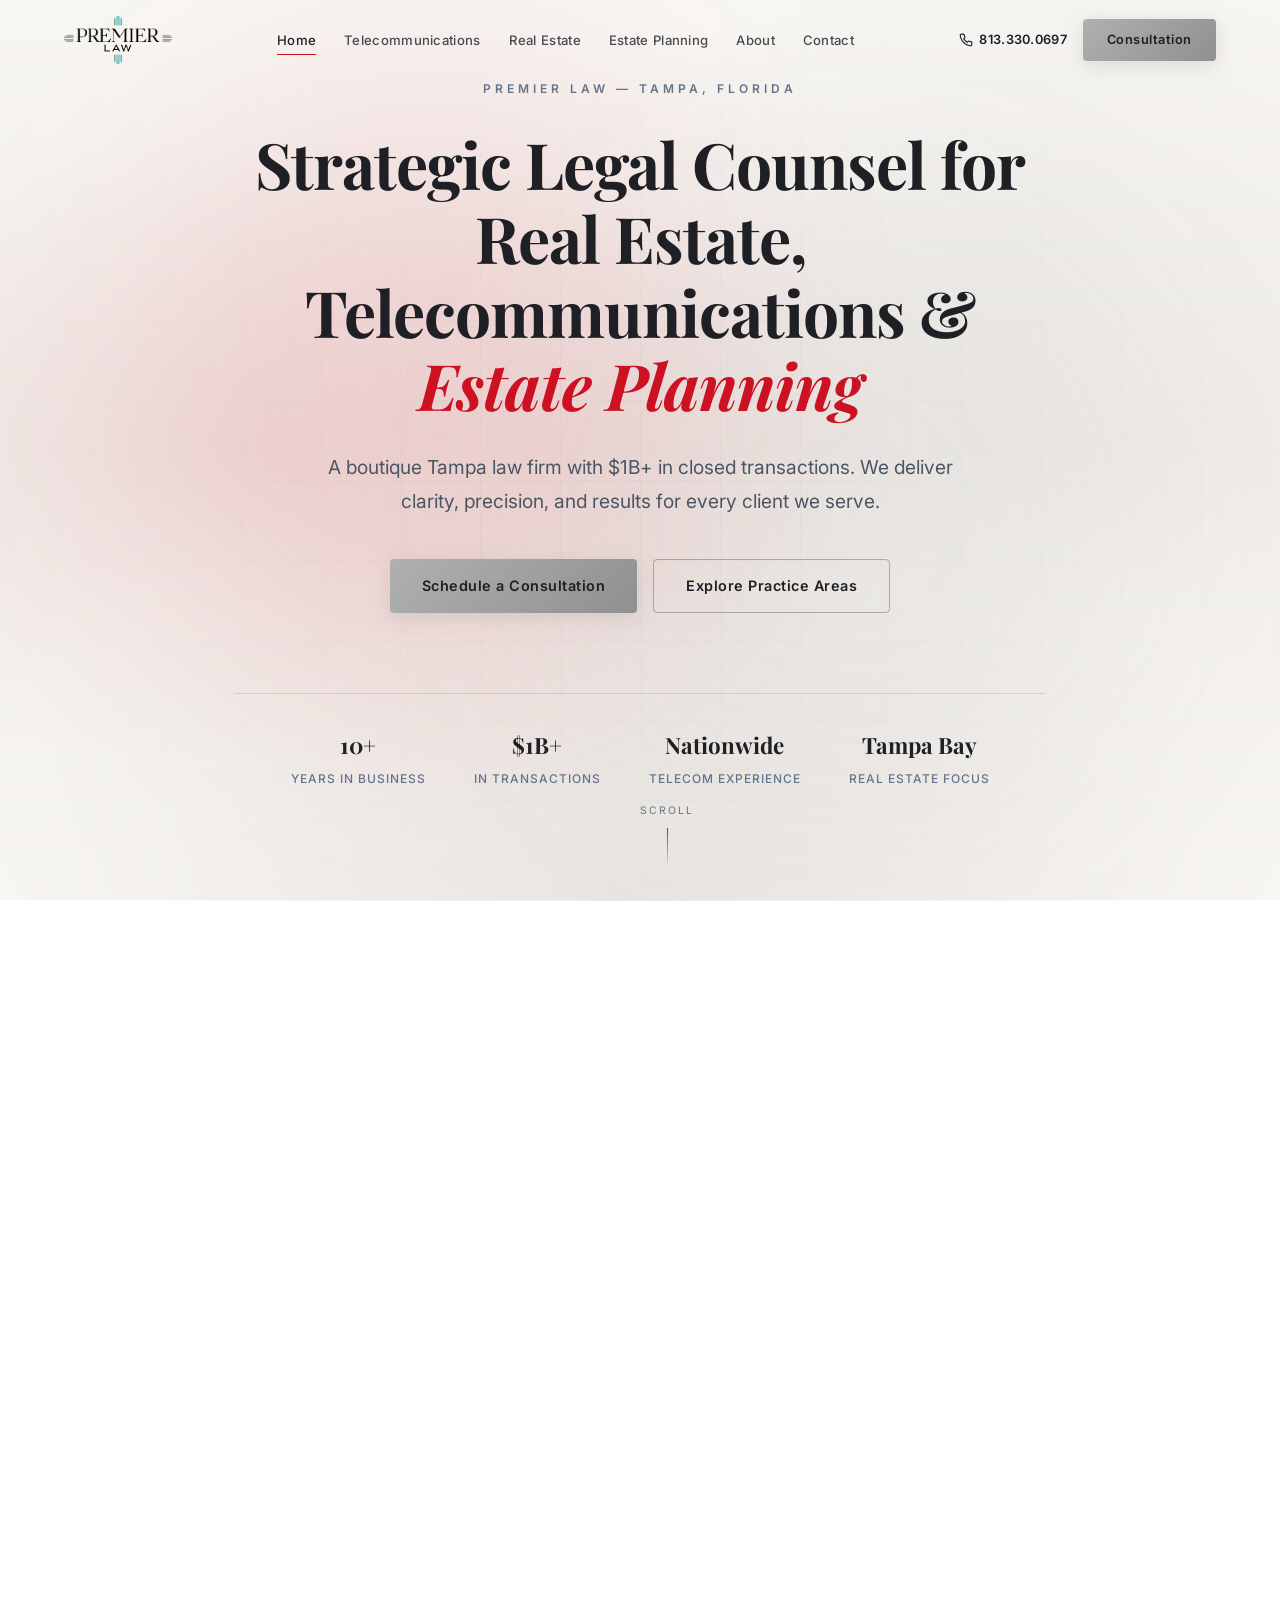
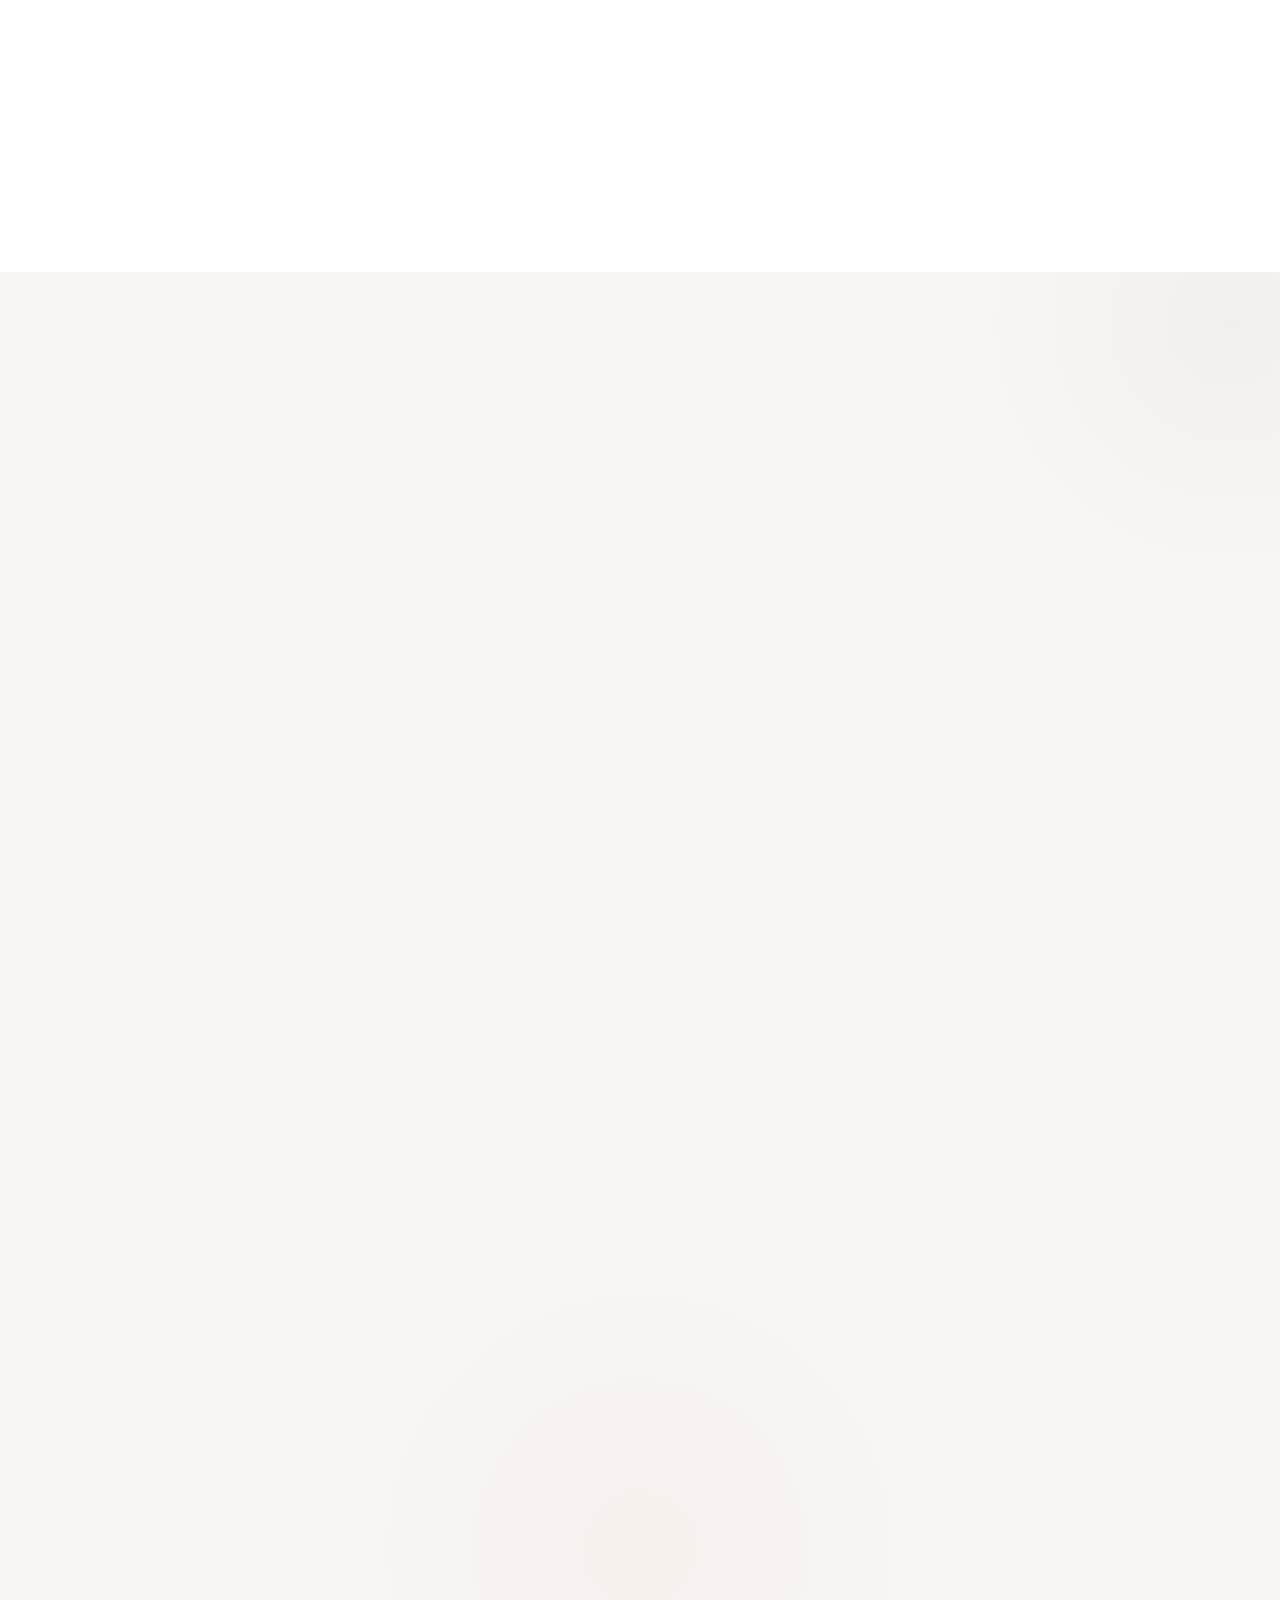
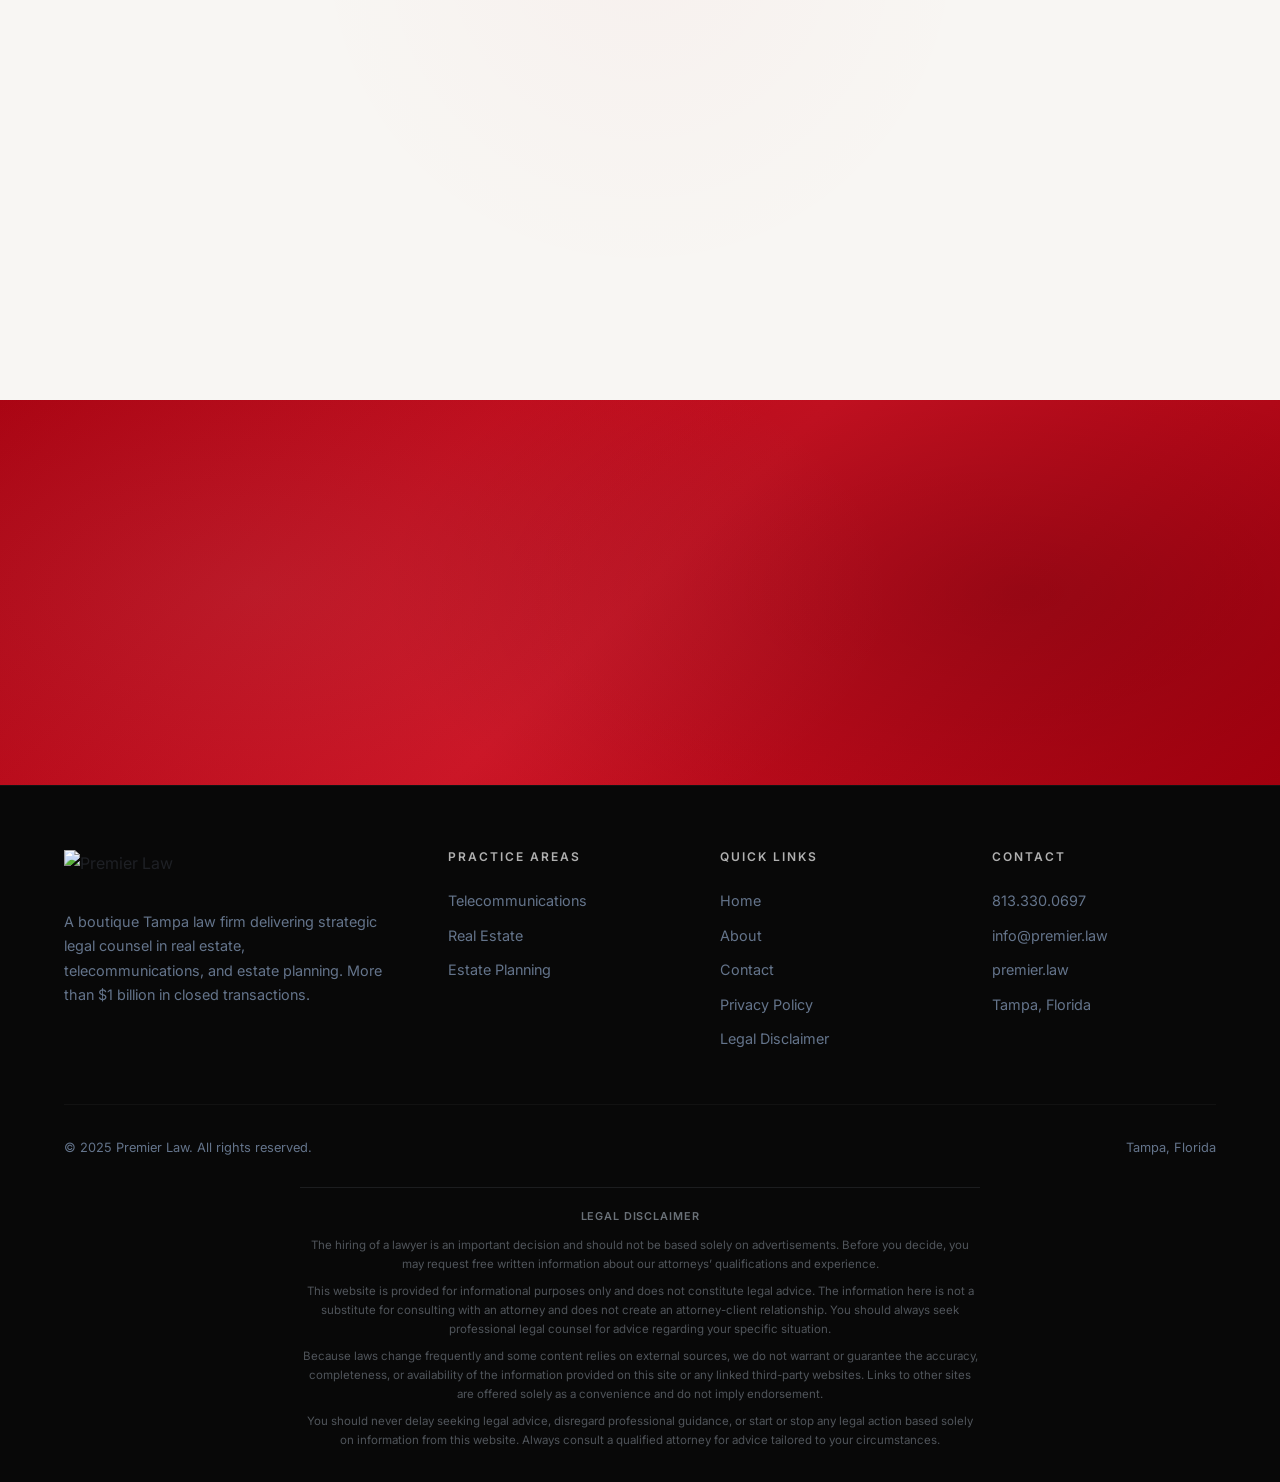
==== commit 4455b2b3: "Full legal disclaimer in footer, styled cleanly across all pages" ====
--- a/index.html
+++ b/index.html
@@ -390,7 +390,13 @@
       <p>Tampa, Florida</p>
     </div>
 
-    <p class="footer-disclaimer">The hiring of a lawyer is an important decision that should not be based solely upon advertisements. Before you decide, ask us to send you free written information about our qualifications and experience. The information on this website is for general informational purposes only and does not constitute legal advice.</p>
+    <div class="footer-disclaimer">
+      <p class="footer-disclaimer-title">Legal Disclaimer</p>
+      <p>The hiring of a lawyer is an important decision and should not be based solely on advertisements. Before you decide, you may request free written information about our attorneys&rsquo; qualifications and experience.</p>
+      <p>This website is provided for informational purposes only and does not constitute legal advice. The information here is not a substitute for consulting with an attorney and does not create an attorney-client relationship. You should always seek professional legal counsel for advice regarding your specific situation.</p>
+      <p>Because laws change frequently and some content relies on external sources, we do not warrant or guarantee the accuracy, completeness, or availability of the information provided on this site or any linked third-party websites. Links to other sites are offered solely as a convenience and do not imply endorsement.</p>
+      <p>You should never delay seeking legal advice, disregard professional guidance, or start or stop any legal action based solely on information from this website. Always consult a qualified attorney for advice tailored to your circumstances.</p>
+    </div>
   </div>
 </footer>
 
--- a/styles.css
+++ b/styles.css
@@ -1516,12 +1516,28 @@
 }
 
 .footer-disclaimer {
-  font-size: 0.75rem;
-  color: rgba(139, 148, 158, 0.6);
-  max-width: 600px;
-  line-height: 1.6;
+  font-size: 0.72rem;
+  color: rgba(139, 148, 158, 0.55);
+  max-width: 680px;
+  line-height: 1.65;
   text-align: center;
-  margin: 24px auto 0;
+  margin: 28px auto 0;
+  border-top: 1px solid rgba(139, 148, 158, 0.15);
+  padding-top: 20px;
+}
+.footer-disclaimer p {
+  margin: 0 0 8px;
+}
+.footer-disclaimer p:last-child {
+  margin-bottom: 0;
+}
+.footer-disclaimer-title {
+  font-weight: 600;
+  color: rgba(139, 148, 158, 0.75);
+  text-transform: uppercase;
+  letter-spacing: 0.08em;
+  font-size: 0.68rem;
+  margin-bottom: 10px !important;
 }
 
 /* ============================================
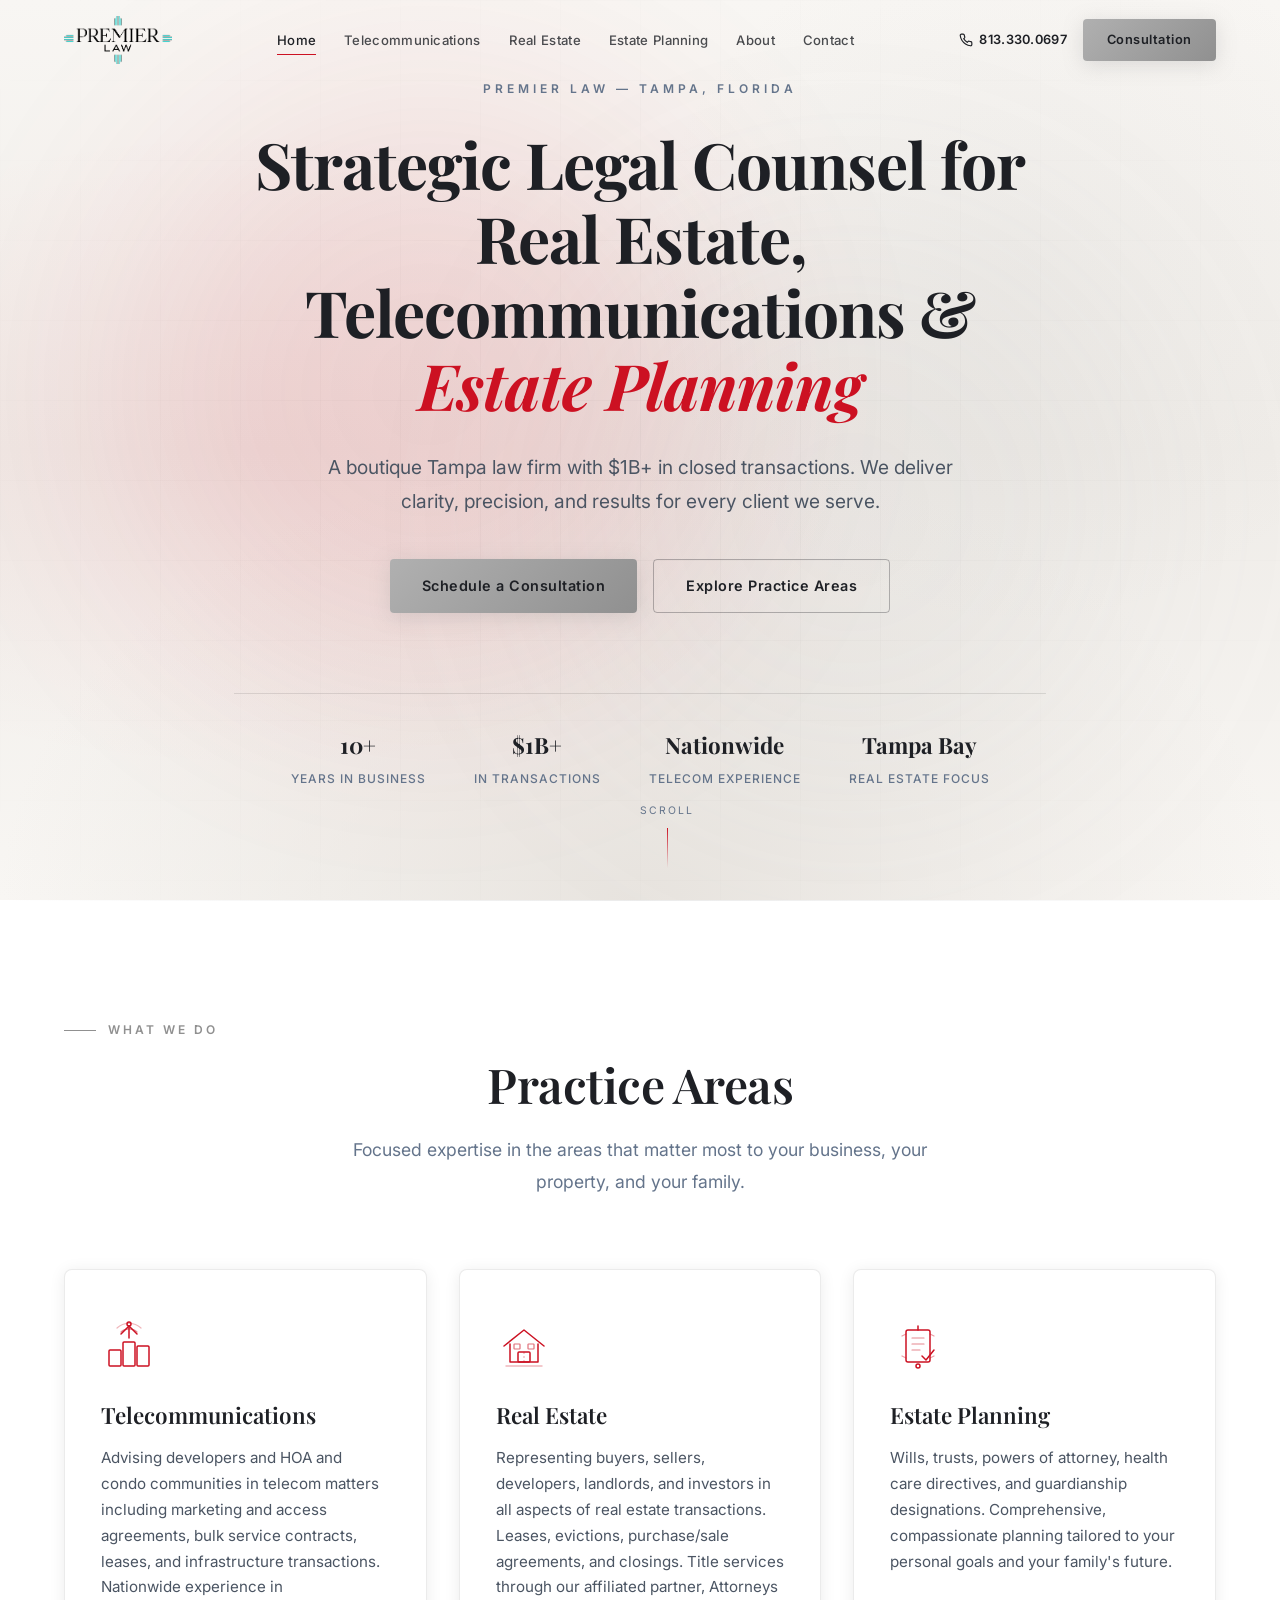
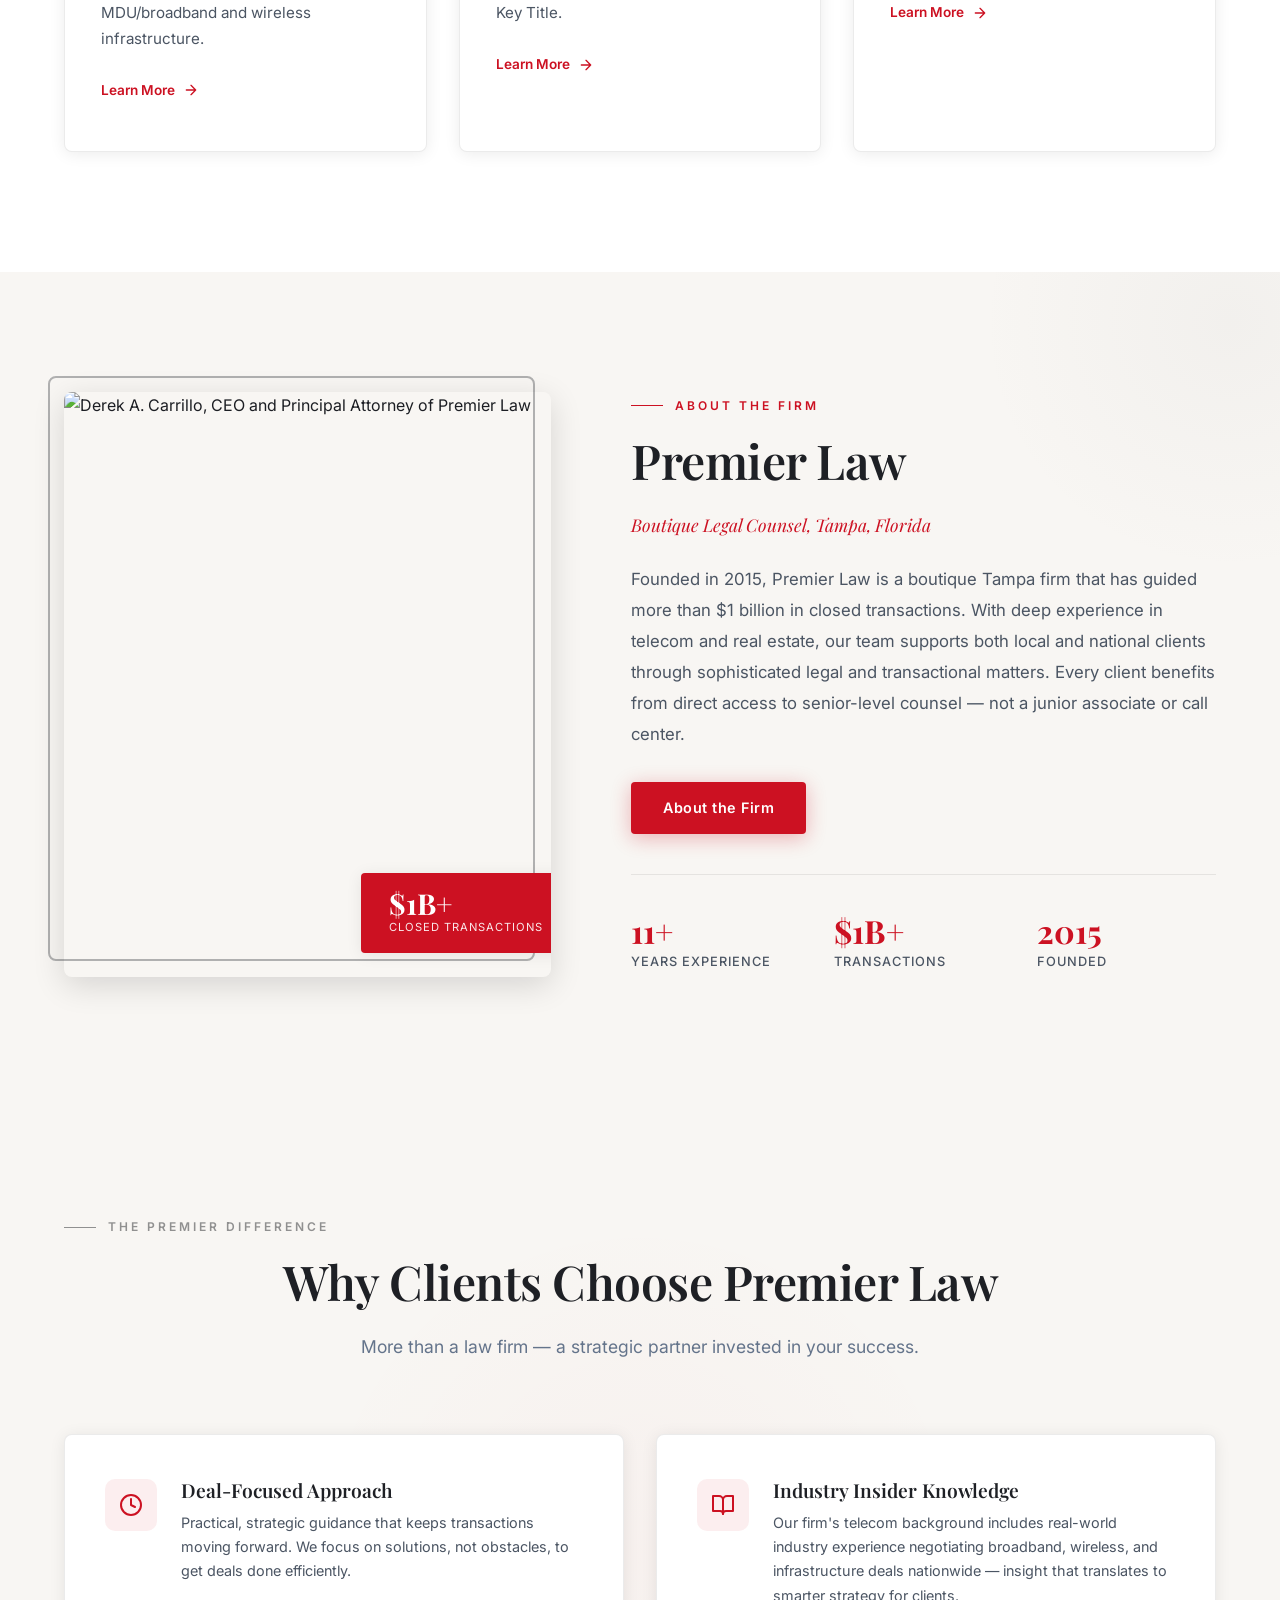
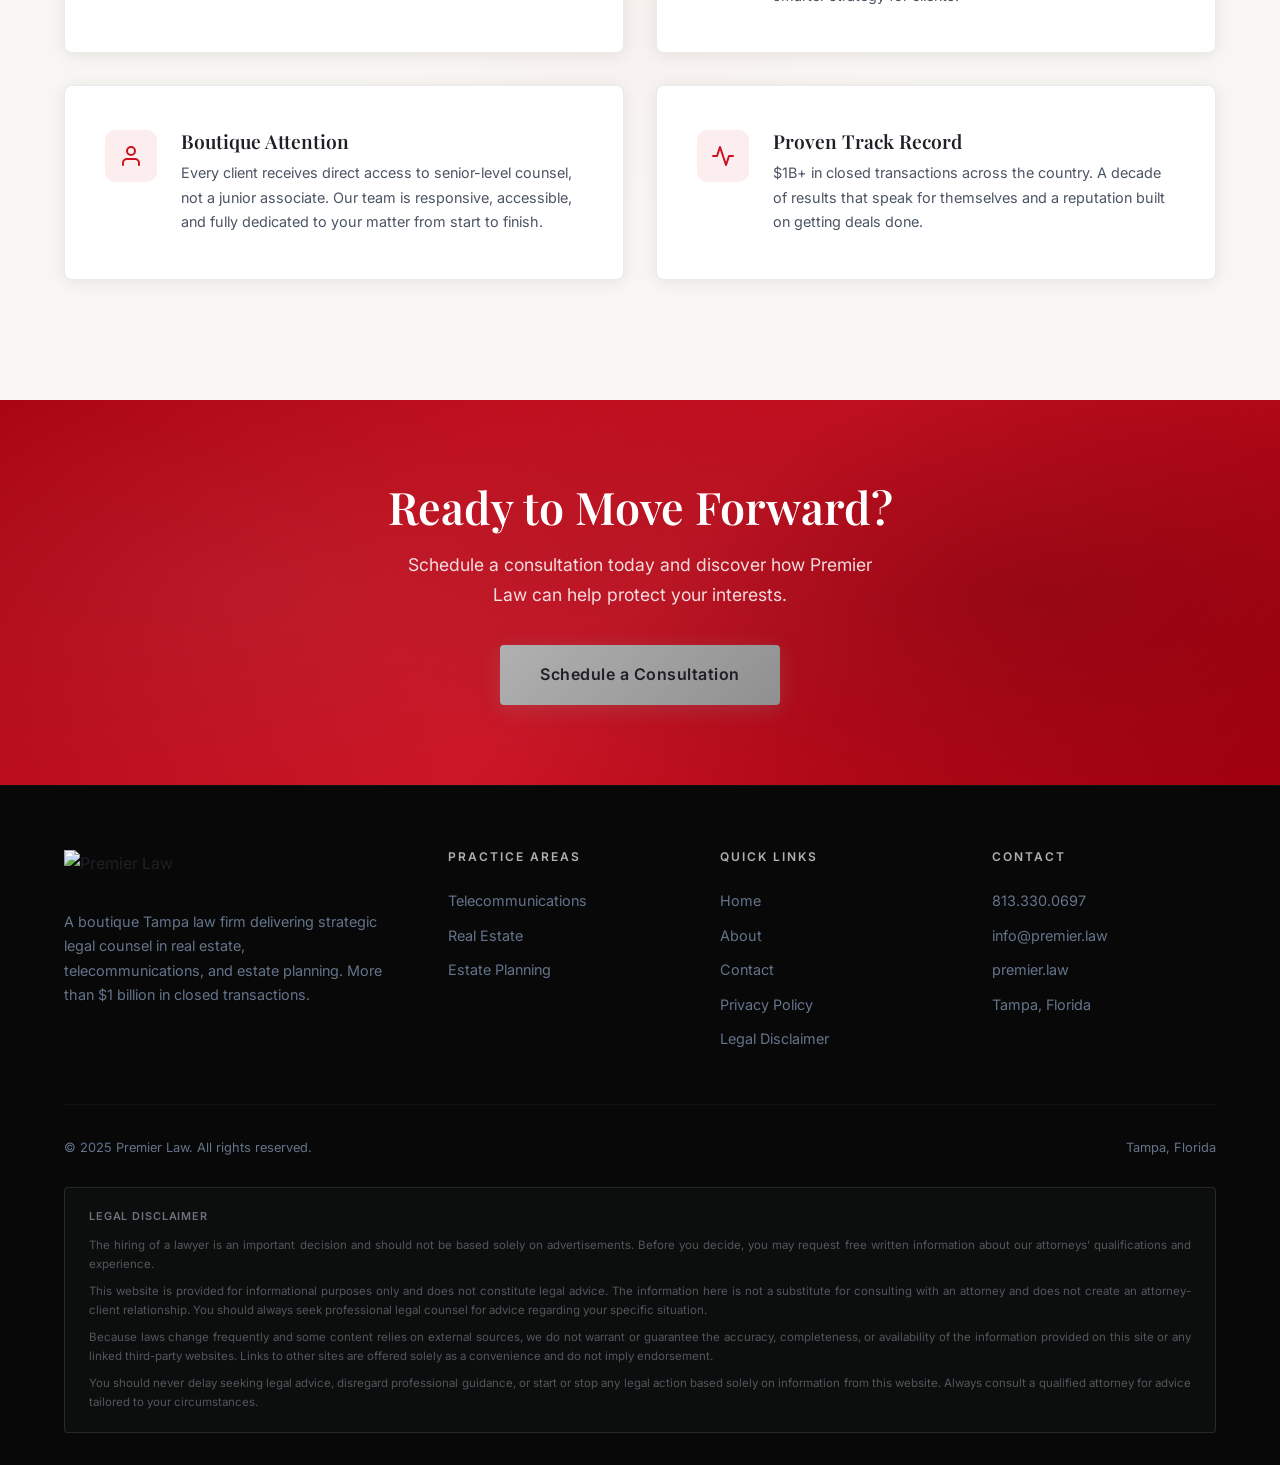
==== commit 346a455c: "Update: disclaimer box/justified, exact privacy policy, story copy, remove focus areas" ====
--- a/index.html
+++ b/index.html
@@ -2,6 +2,10 @@
 <html lang="en" class="no-js">
 <head>
 <meta charset="UTF-8">
+<link rel="icon" type="image/x-icon" href="assets/favicon.ico">
+<link rel="icon" type="image/png" sizes="32x32" href="assets/favicon-32x32.png">
+<link rel="icon" type="image/png" sizes="16x16" href="assets/favicon-16x16.png">
+<link rel="apple-touch-icon" sizes="180x180" href="assets/apple-touch-icon.png">
 <meta name="viewport" content="width=device-width, initial-scale=1.0">
 <title>Premier Law | Tampa Real Estate, Telecommunications &amp; Estate Planning Attorney</title>
 <meta name="description" content="Premier Law is a boutique Tampa law firm led by Derek A. Carrillo with $1B+ in closed transactions. Real estate, telecommunications, and estate planning legal services.">
@@ -63,7 +67,7 @@
 <link rel="preconnect" href="https://fonts.gstatic.com" crossorigin>
 <link href="https://fonts.googleapis.com/css2?family=Playfair+Display:ital,wght@0,400;0,500;0,600;0,700;0,800;1,400;1,500&family=Inter:wght@300;400;500;600;700&display=swap" rel="stylesheet">
 
-<link rel="stylesheet" href="styles.css?v=20260321">
+<link rel="stylesheet" href="styles.css?v=20260420">
 
 <noscript><style>.reveal { opacity: 1; transform: none; }</style></noscript>
 </head>
--- a/styles.css
+++ b/styles.css
@@ -1518,12 +1518,14 @@
 .footer-disclaimer {
   font-size: 0.72rem;
   color: rgba(139, 148, 158, 0.55);
-  max-width: 680px;
+  max-width: 100%;
   line-height: 1.65;
-  text-align: center;
-  margin: 28px auto 0;
-  border-top: 1px solid rgba(139, 148, 158, 0.15);
-  padding-top: 20px;
+  text-align: justify;
+  margin: 28px 0 0;
+  border: 1px solid rgba(139, 148, 158, 0.2);
+  border-radius: var(--border-radius);
+  padding: 20px 24px;
+  background: rgba(139, 148, 158, 0.04);
 }
 .footer-disclaimer p {
   margin: 0 0 8px;
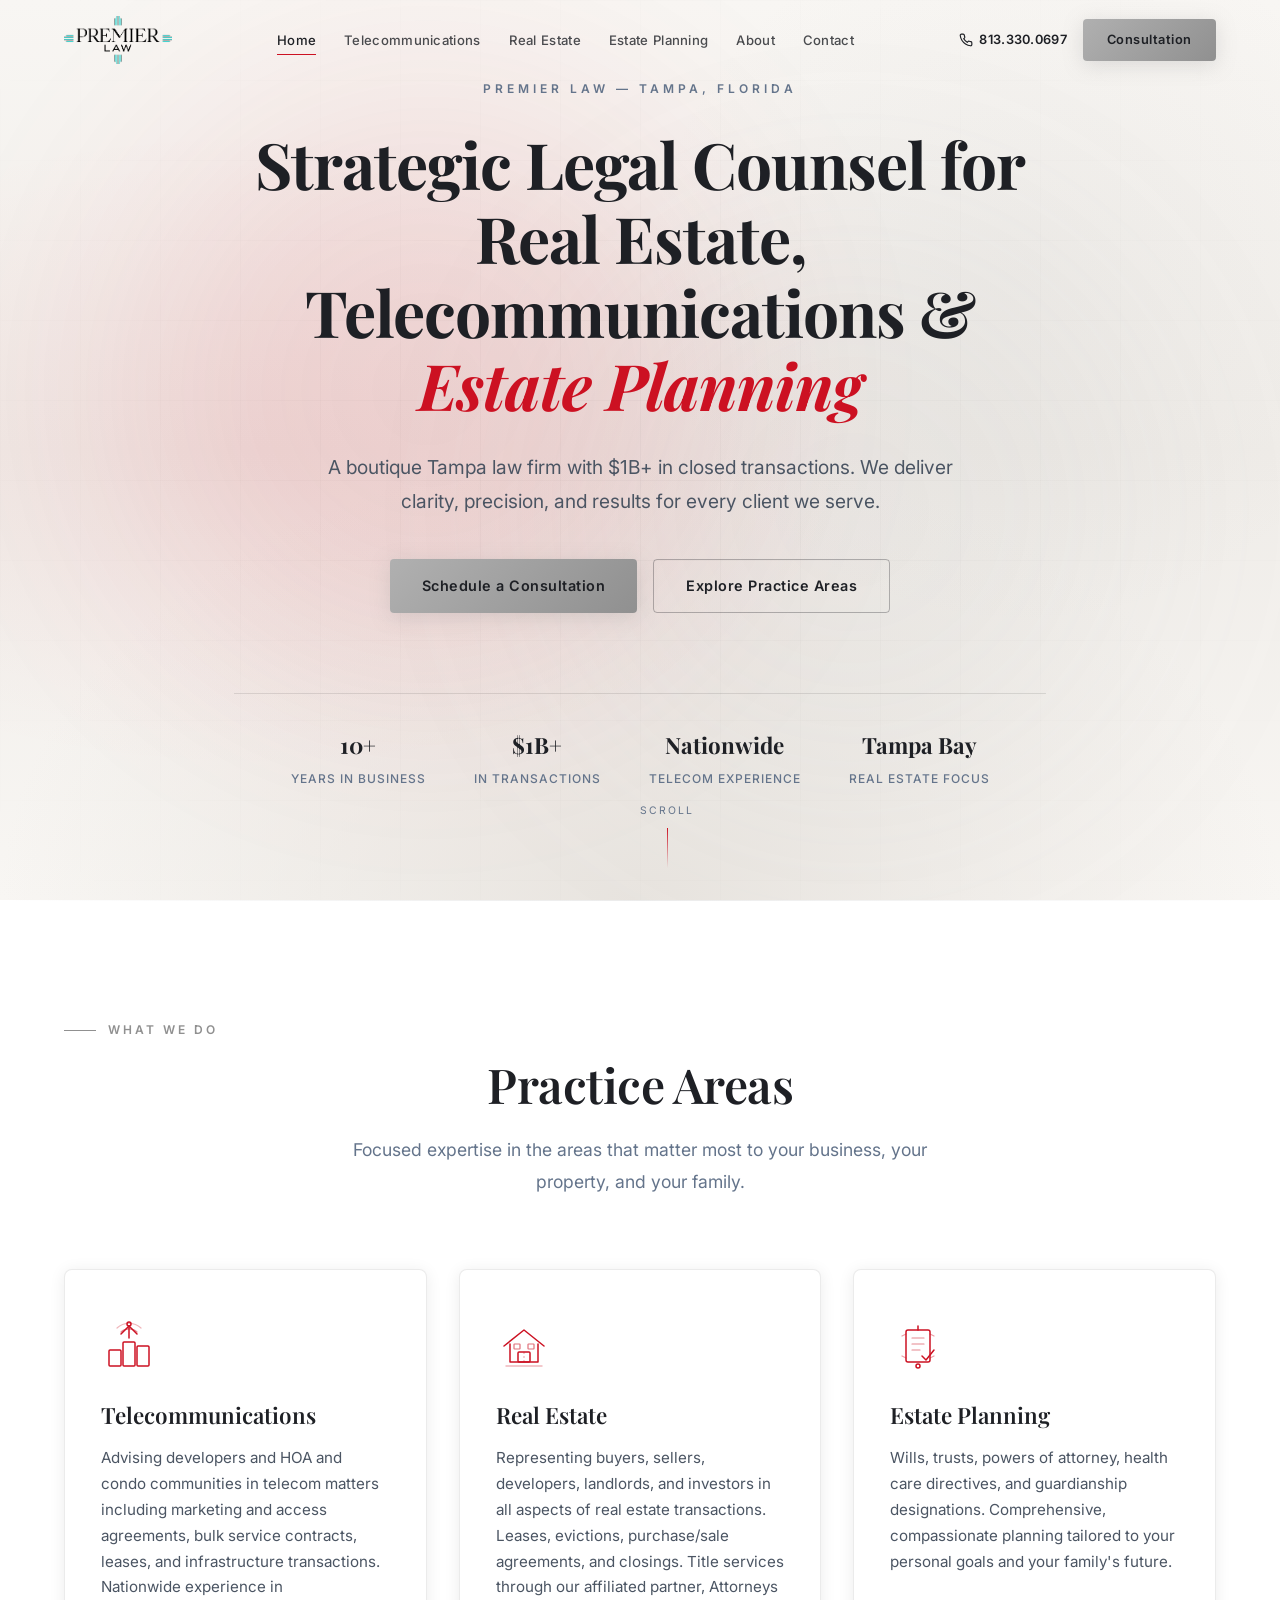
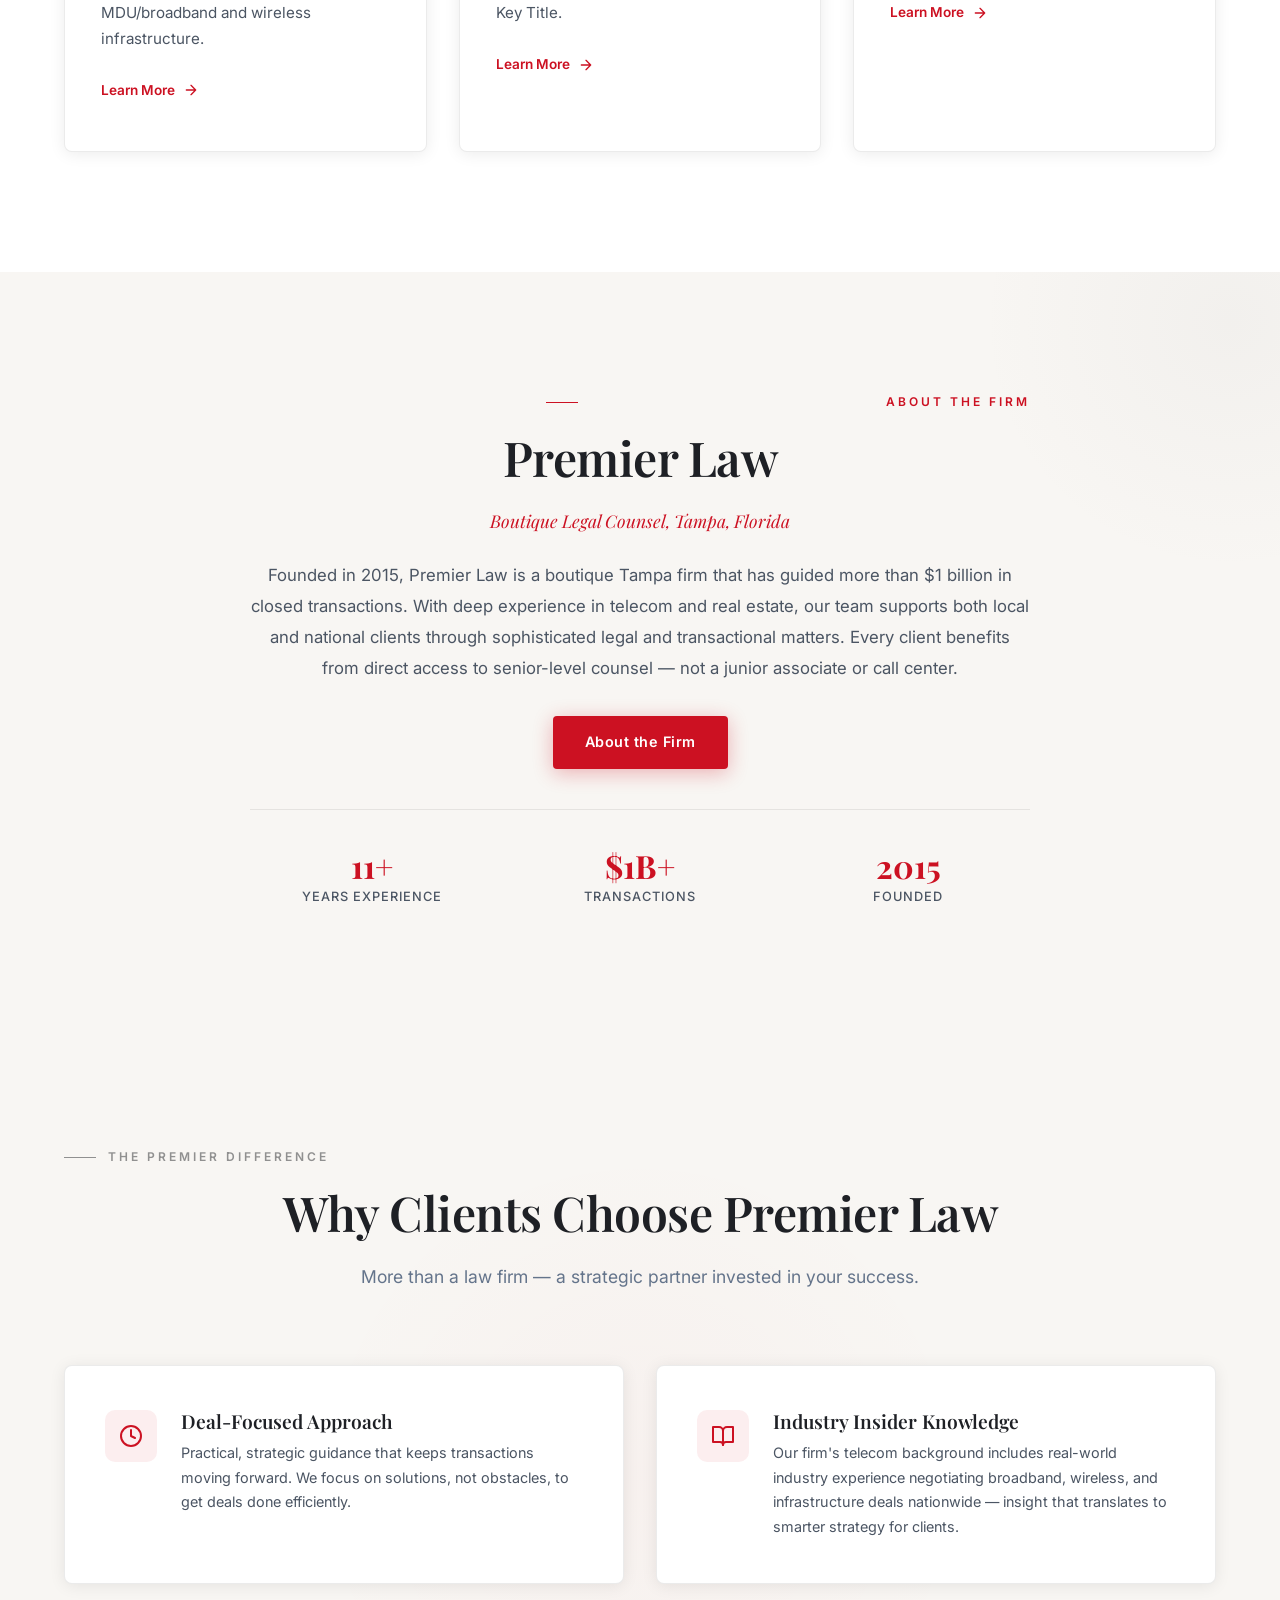
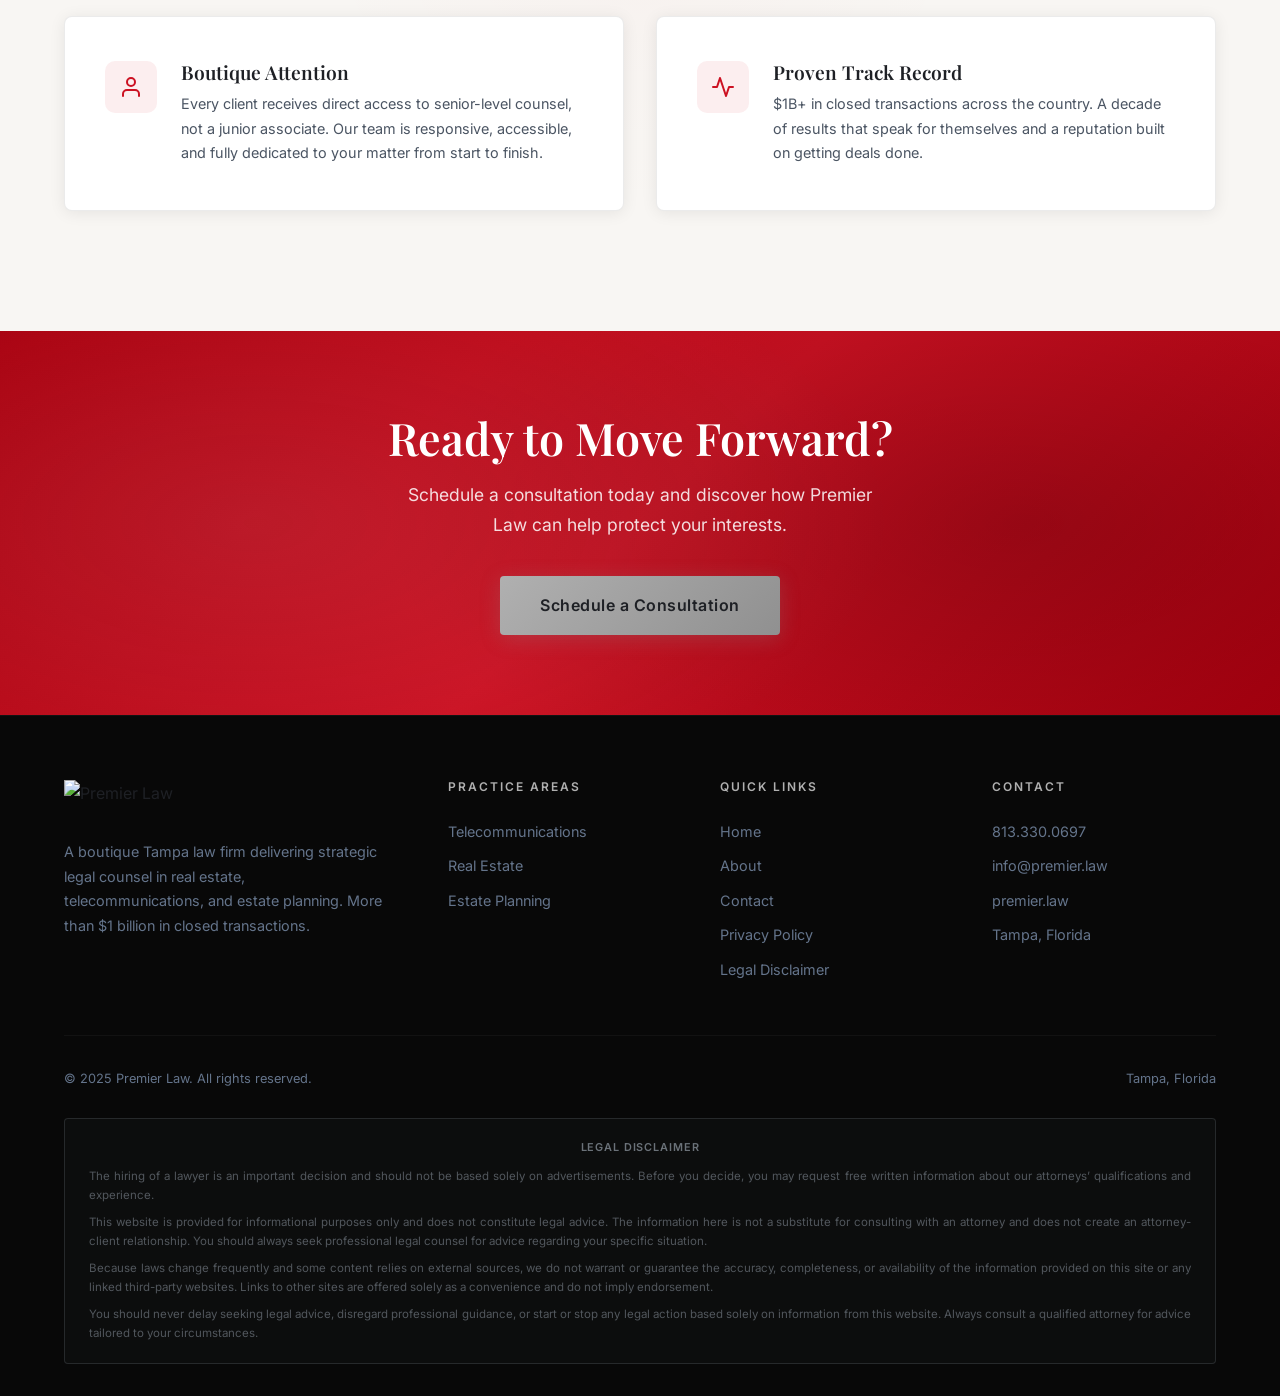
==== commit c1732233: "Remove Derek's photo from home page about teaser Keeps the photo on the About page. The home page se" ====
--- a/index.html
+++ b/index.html
@@ -248,18 +248,8 @@
      ============================================ -->
 <section class="about" id="about">
   <div class="container">
-    <div class="about-grid">
-      <div class="about-image-wrapper reveal">
-        <div class="about-image">
-          <img src="assets/Derek-Carrillo.jpg" alt="Derek A. Carrillo, CEO and Principal Attorney of Premier Law" width="500" height="600" loading="lazy">
-          <div class="about-image-badge">
-            <div class="badge-value">$1B+</div>
-            <div class="badge-label">Closed Transactions</div>
-          </div>
-        </div>
-      </div>
-
-      <div class="about-content reveal reveal-delay-1">
+    <div class="about-grid about-grid--solo">
+      <div class="about-content reveal">
         <p class="section-label">About the Firm</p>
         <h2 class="section-heading">Premier Law</h2>
         <p class="about-subtitle">Boutique Legal Counsel, Tampa, Florida</p>
--- a/styles.css
+++ b/styles.css
@@ -760,6 +760,23 @@
   align-items: center;
 }
 
+.about-grid.about-grid--solo {
+  grid-template-columns: 1fr;
+  max-width: 780px;
+  margin: 0 auto;
+  text-align: center;
+}
+
+.about-grid.about-grid--solo .section-label::before {
+  margin-left: auto;
+  margin-right: auto;
+}
+
+.about-grid.about-grid--solo .about-cta,
+.about-grid.about-grid--solo .about-stats {
+  justify-content: center;
+}
+
 .about-image-wrapper {
   position: relative;
 }
@@ -1336,6 +1353,42 @@
 
 .form-group.has-error .error-msg {
   display: block;
+}
+
+.form-consent .consent-label {
+  display: flex;
+  align-items: flex-start;
+  gap: 10px;
+  text-transform: none;
+  letter-spacing: 0;
+  font-size: 0.9rem;
+  font-weight: 400;
+  color: var(--text-dark);
+  cursor: pointer;
+  margin-bottom: 0;
+  line-height: 1.5;
+}
+
+.form-consent .consent-label input[type="checkbox"] {
+  width: 18px;
+  height: 18px;
+  padding: 0;
+  margin: 2px 0 0;
+  background: var(--off-white);
+  border: 1px solid rgba(0,0,0,0.25);
+  border-radius: 3px;
+  accent-color: var(--crimson);
+  flex-shrink: 0;
+  cursor: pointer;
+}
+
+.form-consent .consent-label a {
+  color: var(--crimson);
+  text-decoration: underline;
+}
+
+.form-consent.has-error .consent-label {
+  color: var(--crimson-light);
 }
 
 .form-submit {
@@ -1539,6 +1592,7 @@
   text-transform: uppercase;
   letter-spacing: 0.08em;
   font-size: 0.68rem;
+  text-align: center;
   margin-bottom: 10px !important;
 }
 
@@ -1616,6 +1670,10 @@
 
   .hero-heading {
     font-size: clamp(1.8rem, 6.5vw, 2.8rem);
+  }
+
+  .scroll-indicator {
+    display: none;
   }
 
   .trust-bar-inner {
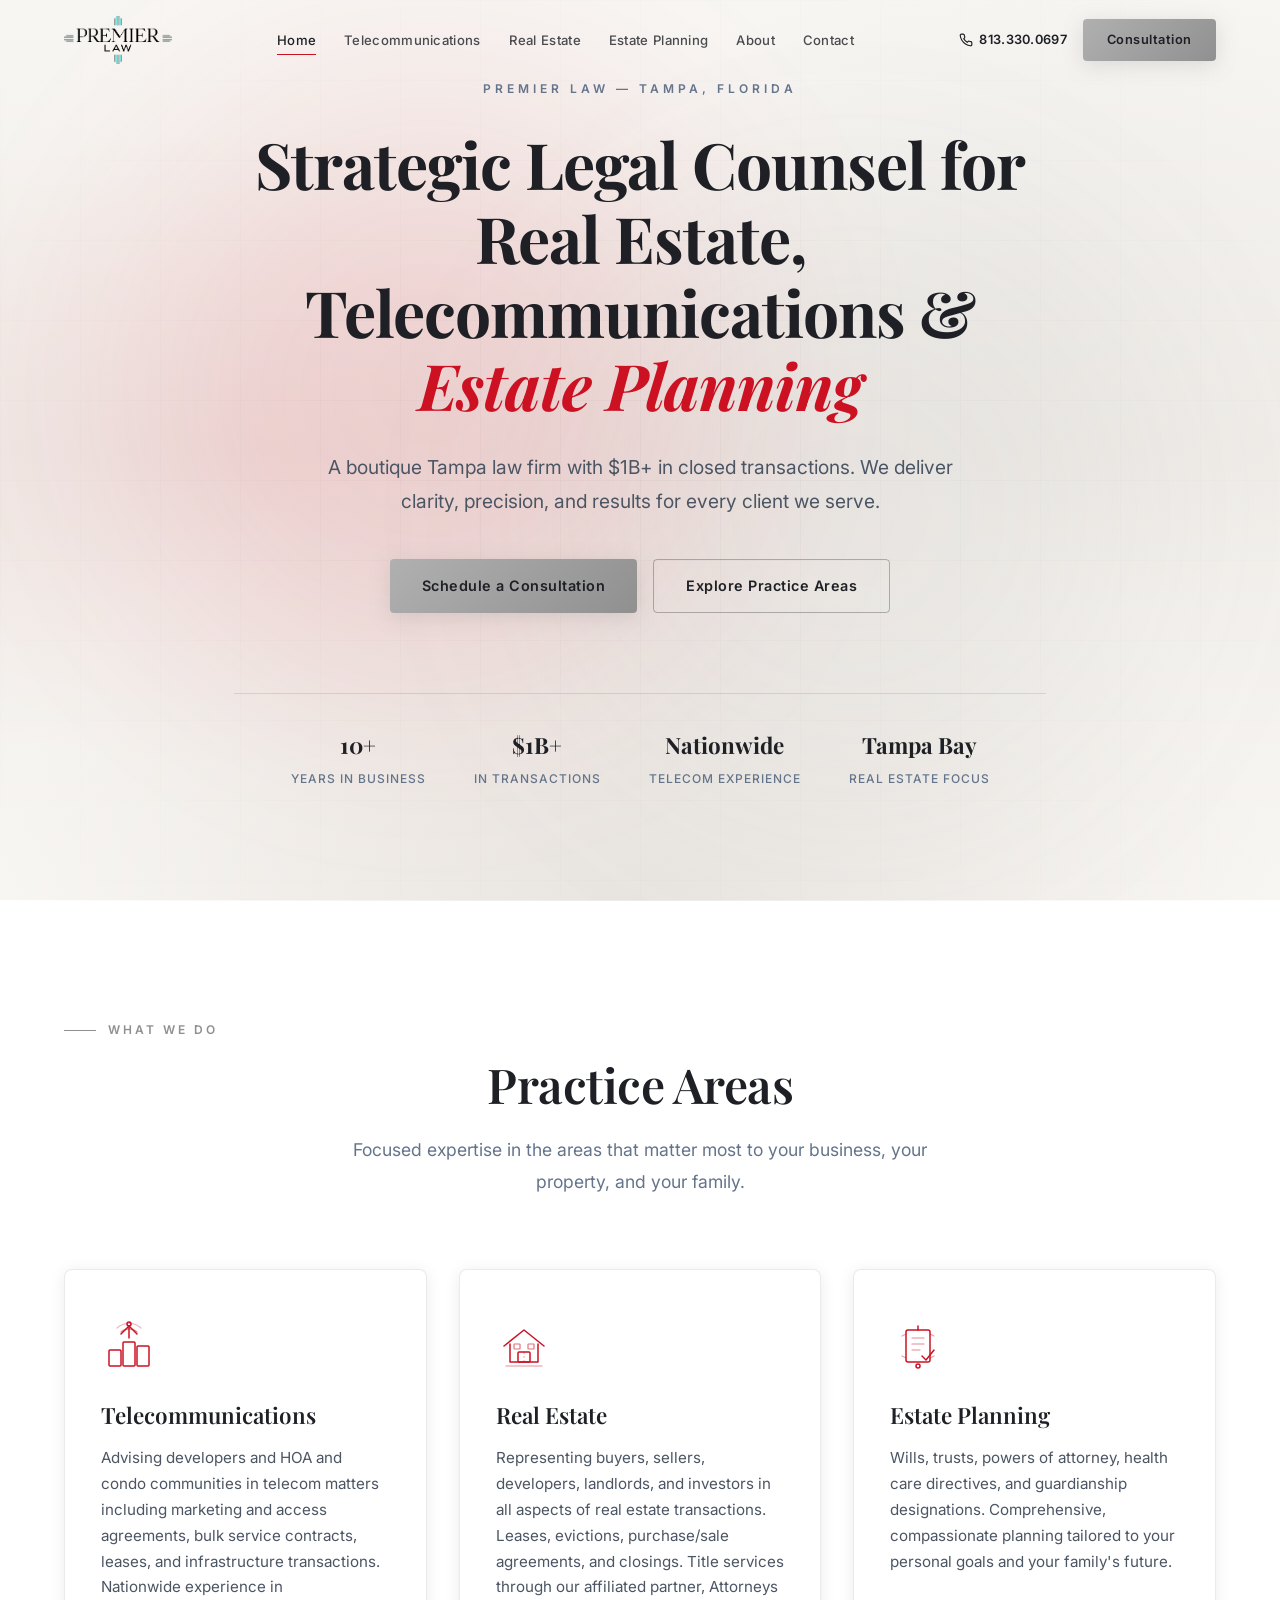
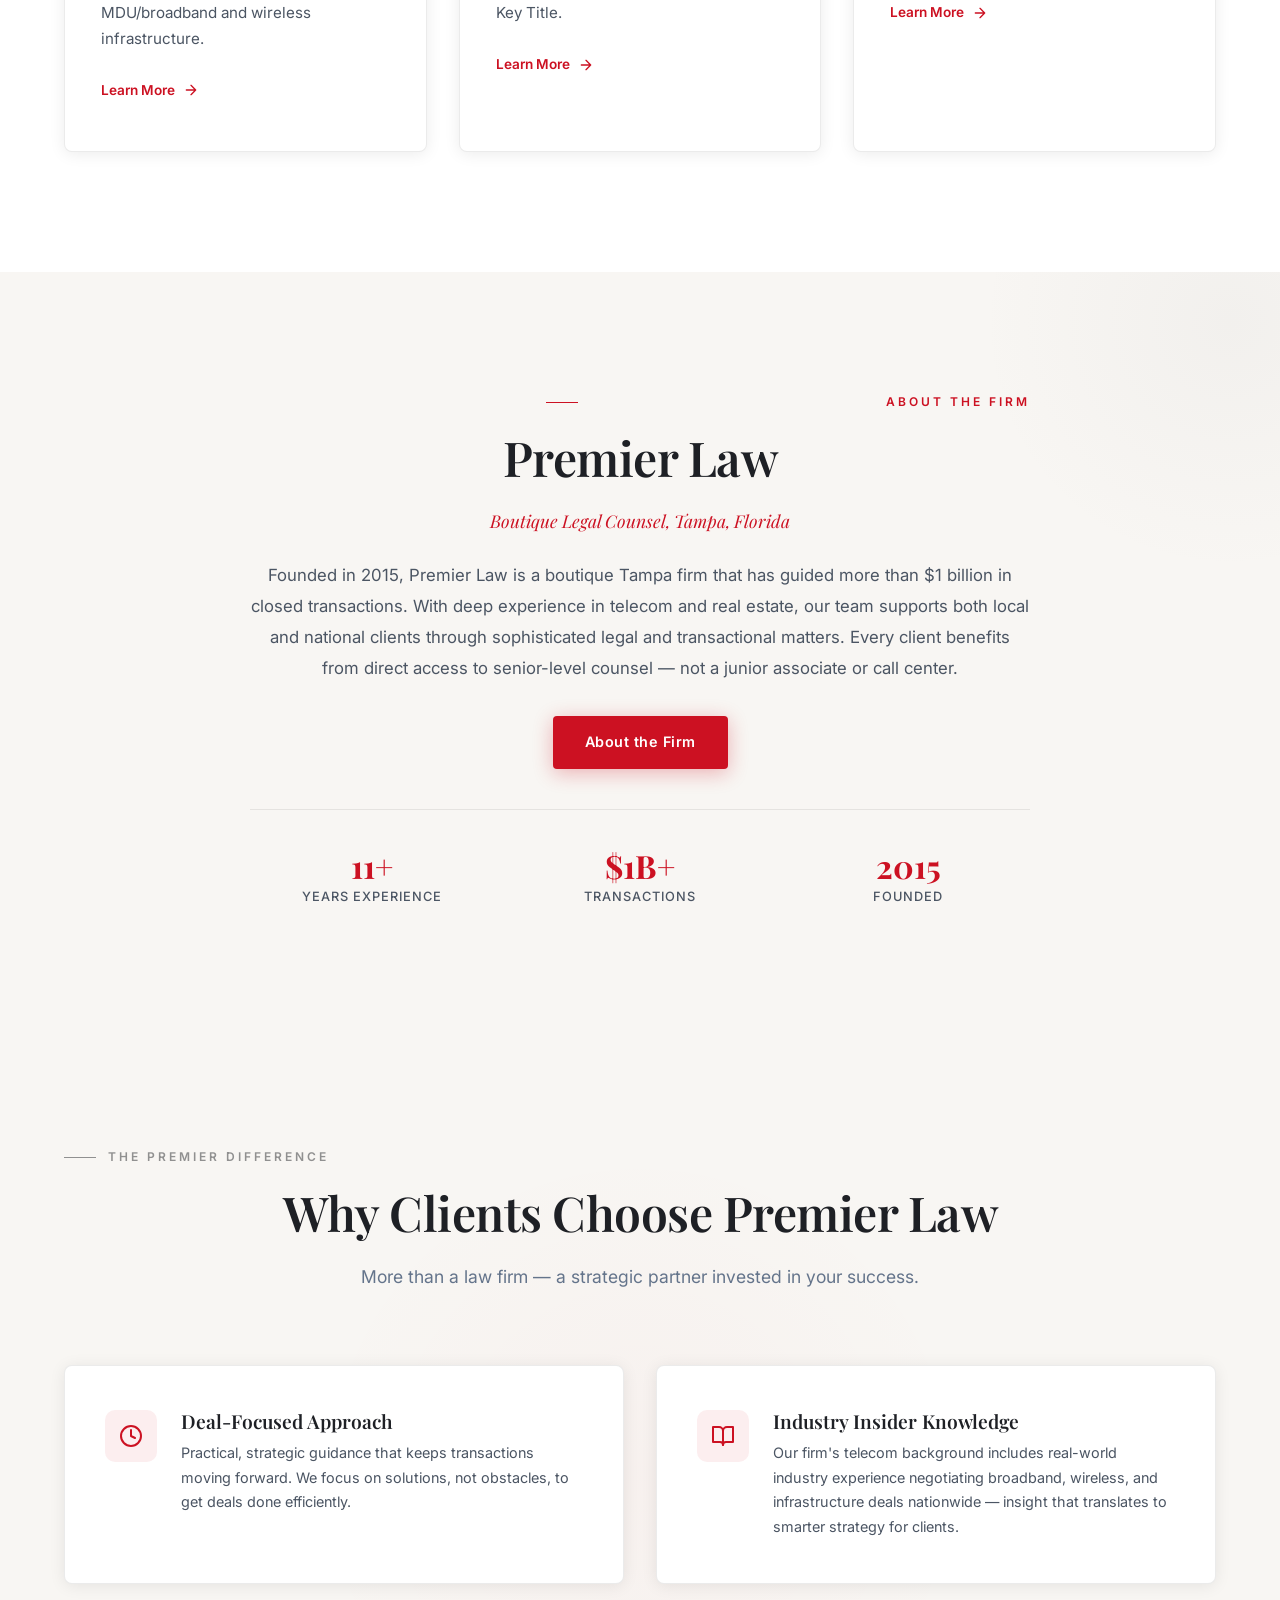
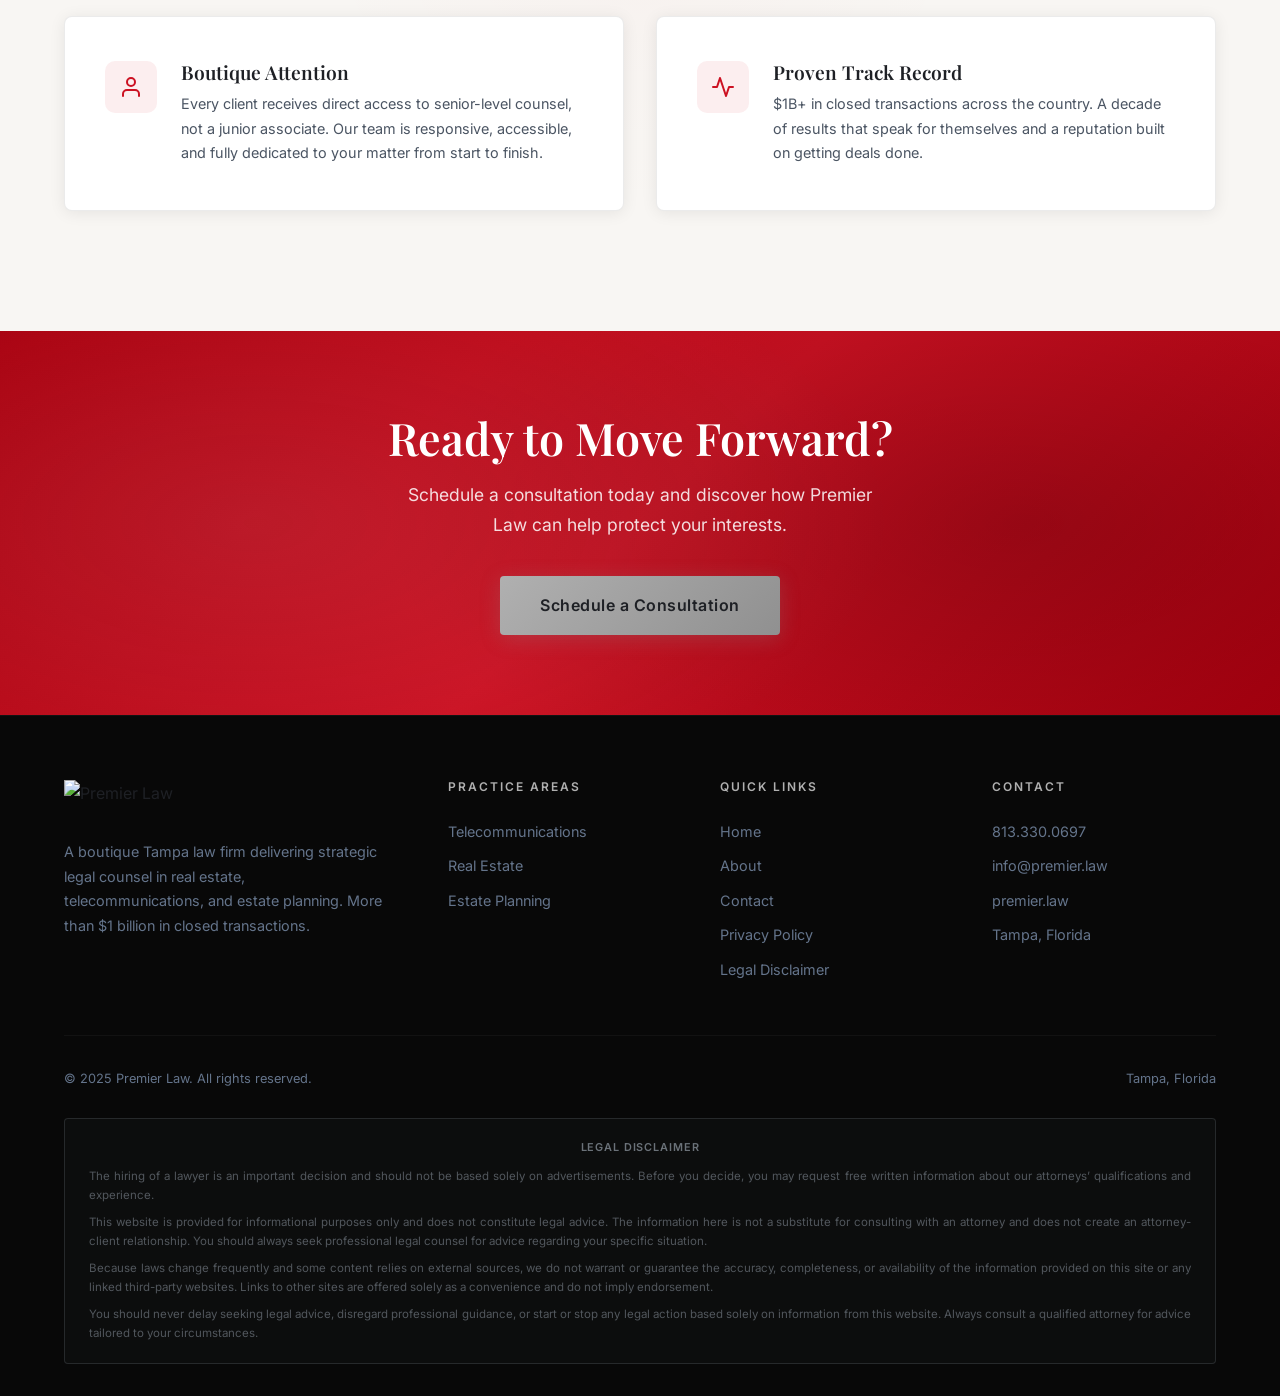
==== commit ee5ed22a: "Remove hero scroll indicator and red pulsing line Co-Authored-By: Claude Opus 4.7 <noreply@anthropic" ====
--- a/index.html
+++ b/index.html
@@ -157,11 +157,6 @@
       </div>
     </div>
   </div>
-
-  <div class="scroll-indicator" aria-hidden="true">
-    <span>Scroll</span>
-    <div class="scroll-line"></div>
-  </div>
 </section>
 
 <!-- ============================================
--- a/styles.css
+++ b/styles.css
@@ -586,40 +586,6 @@
   font-weight: 500;
 }
 
-/* Scroll indicator */
-.scroll-indicator {
-  position: absolute;
-  bottom: 32px;
-  left: 50%;
-  transform: translateX(-50%);
-  z-index: 1;
-  display: flex;
-  flex-direction: column;
-  align-items: center;
-  gap: 8px;
-  opacity: 0;
-  animation: fadeUp 0.8s 1.3s var(--transition-smooth) forwards;
-}
-
-.scroll-indicator span {
-  font-size: 0.65rem;
-  letter-spacing: 2px;
-  text-transform: uppercase;
-  color: var(--text-muted);
-}
-
-.scroll-line {
-  width: 1px;
-  height: 40px;
-  background: linear-gradient(to bottom, var(--crimson), transparent);
-  animation: scrollPulse 2s ease-in-out infinite;
-}
-
-@keyframes scrollPulse {
-  0%, 100% { opacity: 1; transform: scaleY(1); }
-  50% { opacity: 0.4; transform: scaleY(0.6); }
-}
-
 /* ============================================
    PRACTICE AREAS OVERVIEW
    ============================================ */
@@ -1670,10 +1636,6 @@
 
   .hero-heading {
     font-size: clamp(1.8rem, 6.5vw, 2.8rem);
-  }
-
-  .scroll-indicator {
-    display: none;
   }
 
   .trust-bar-inner {
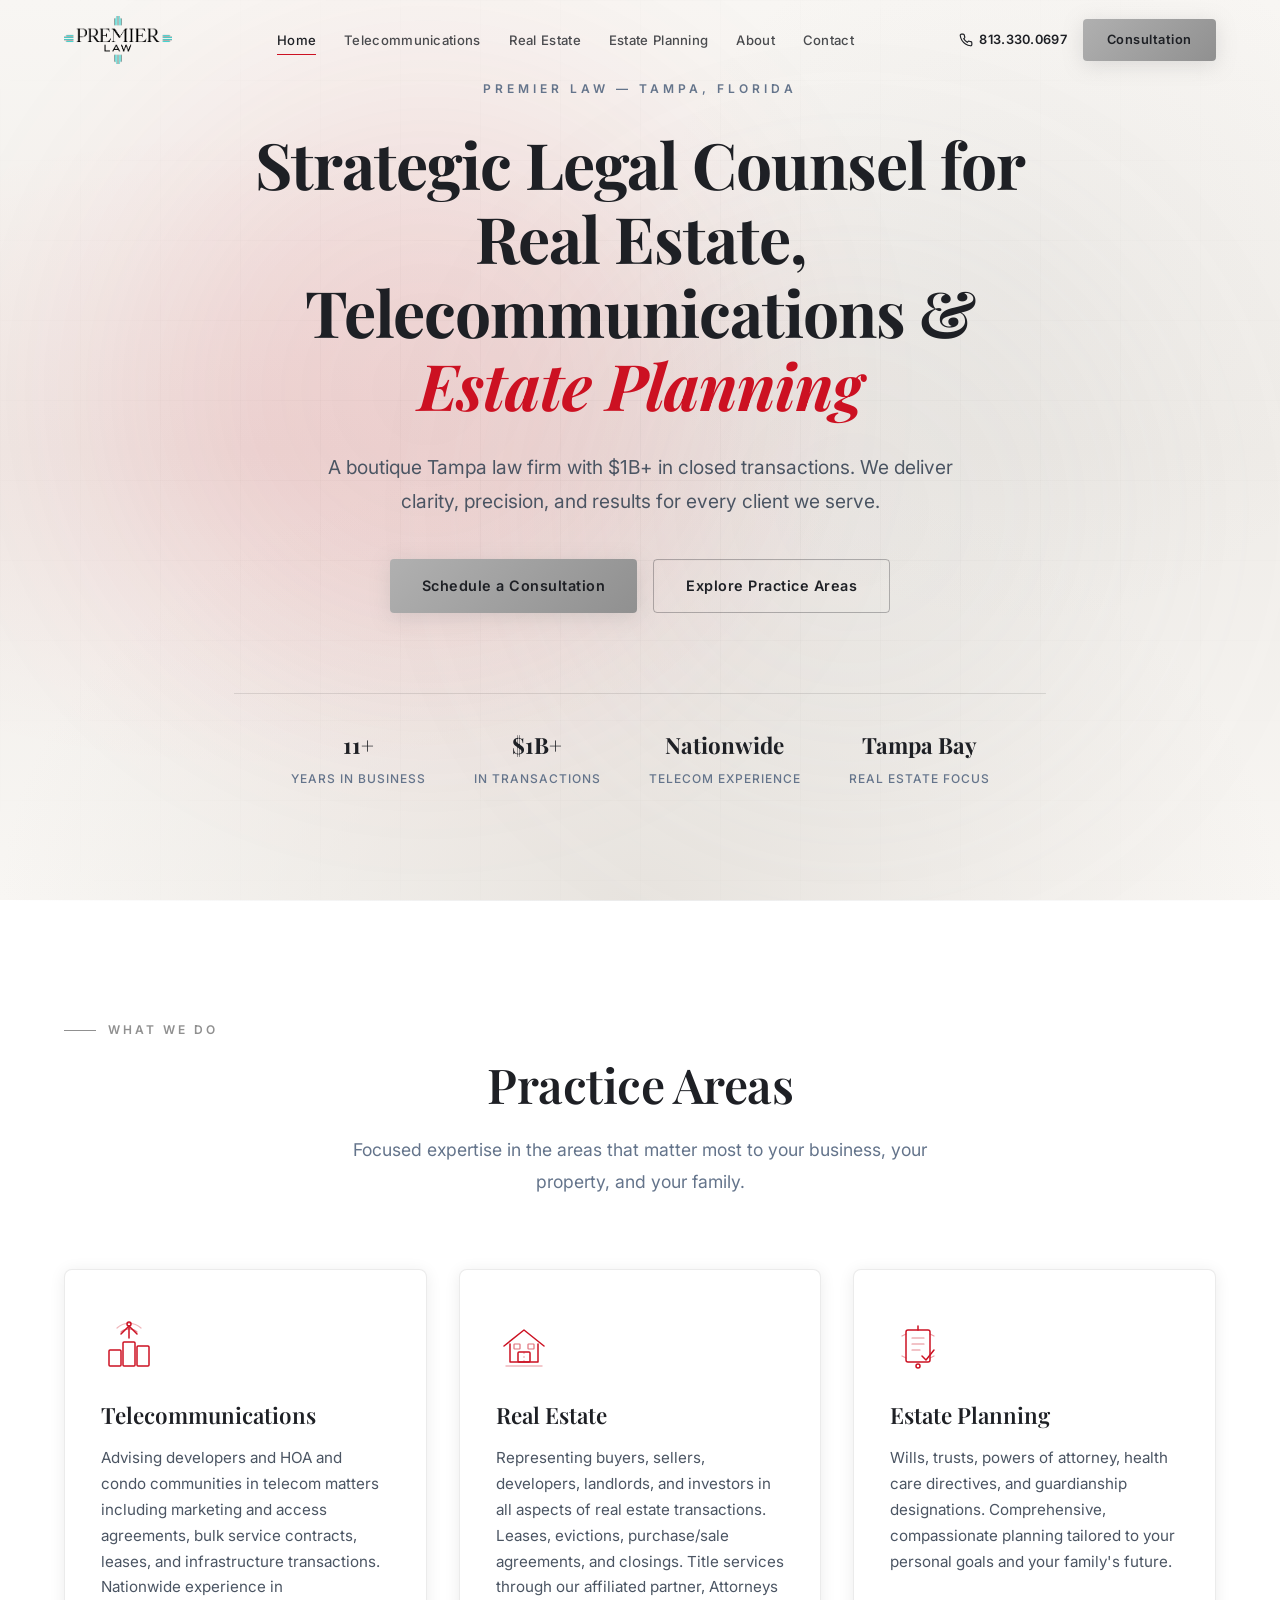
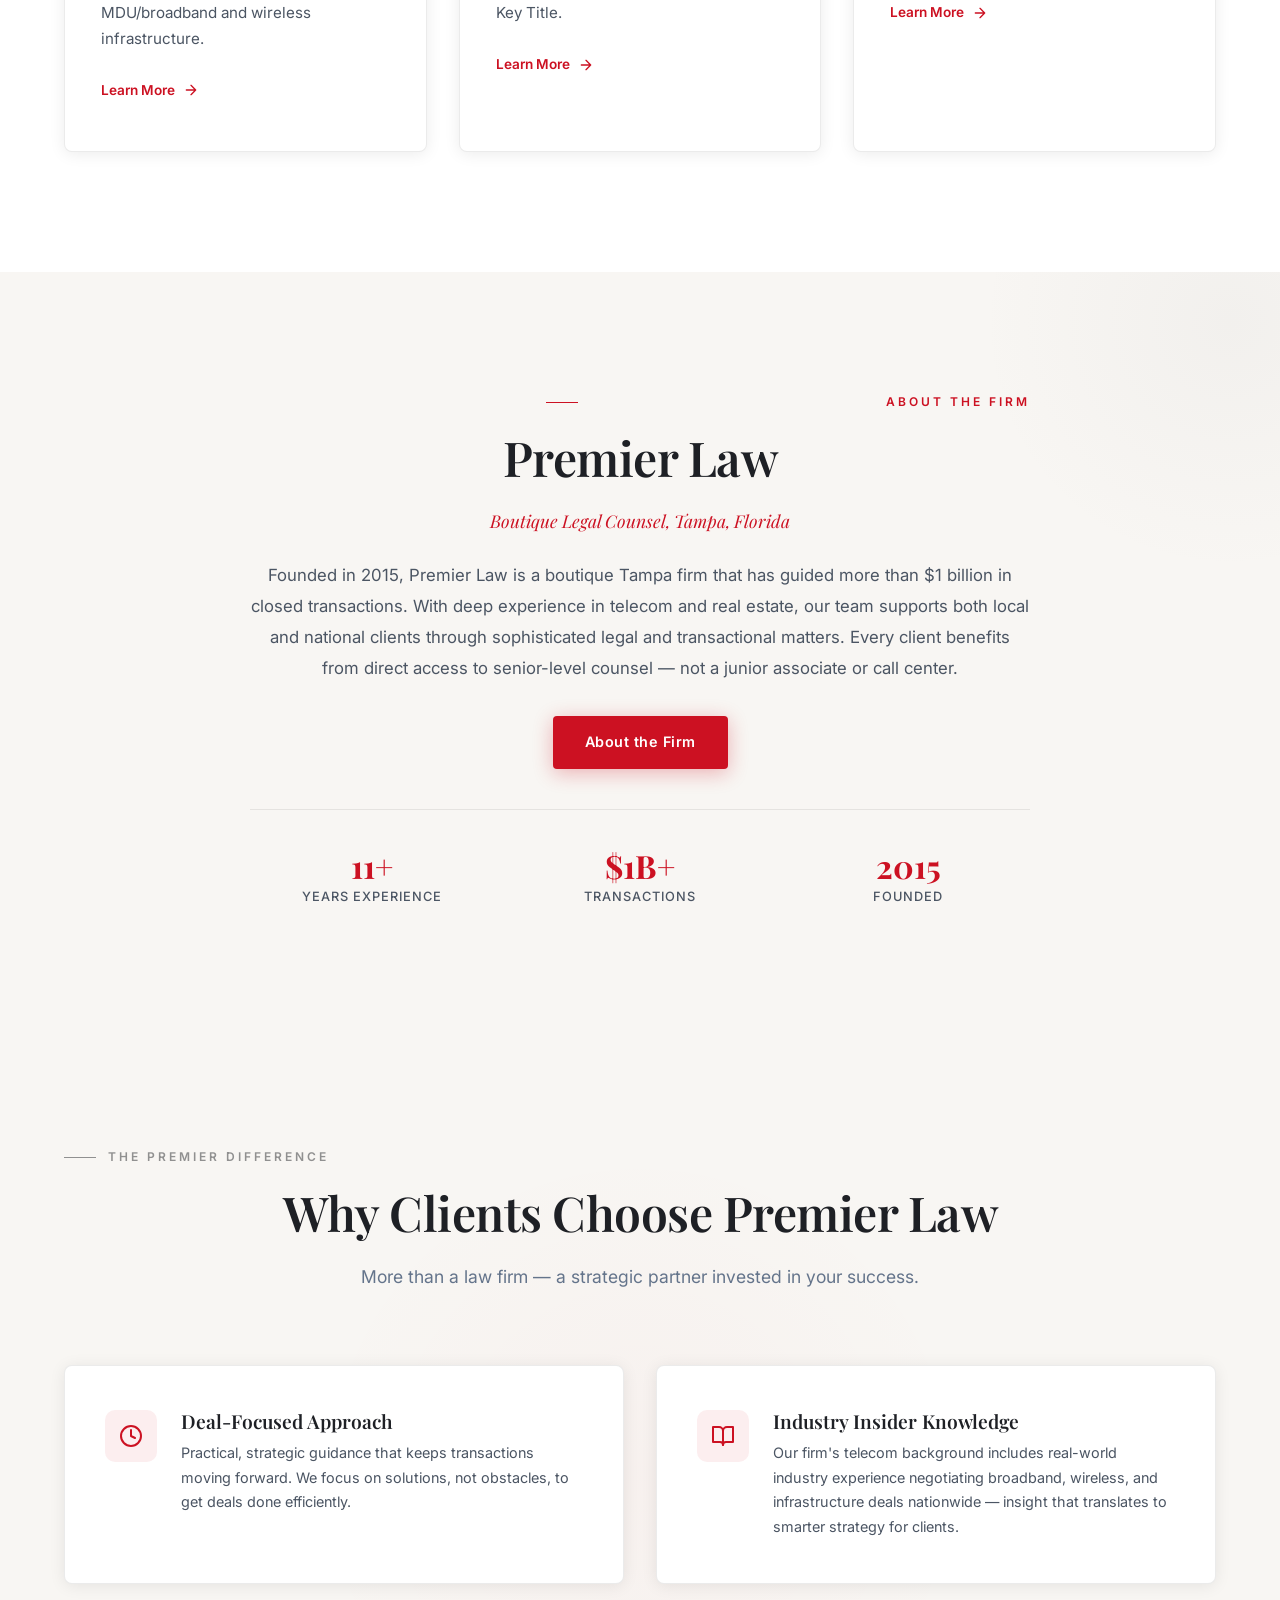
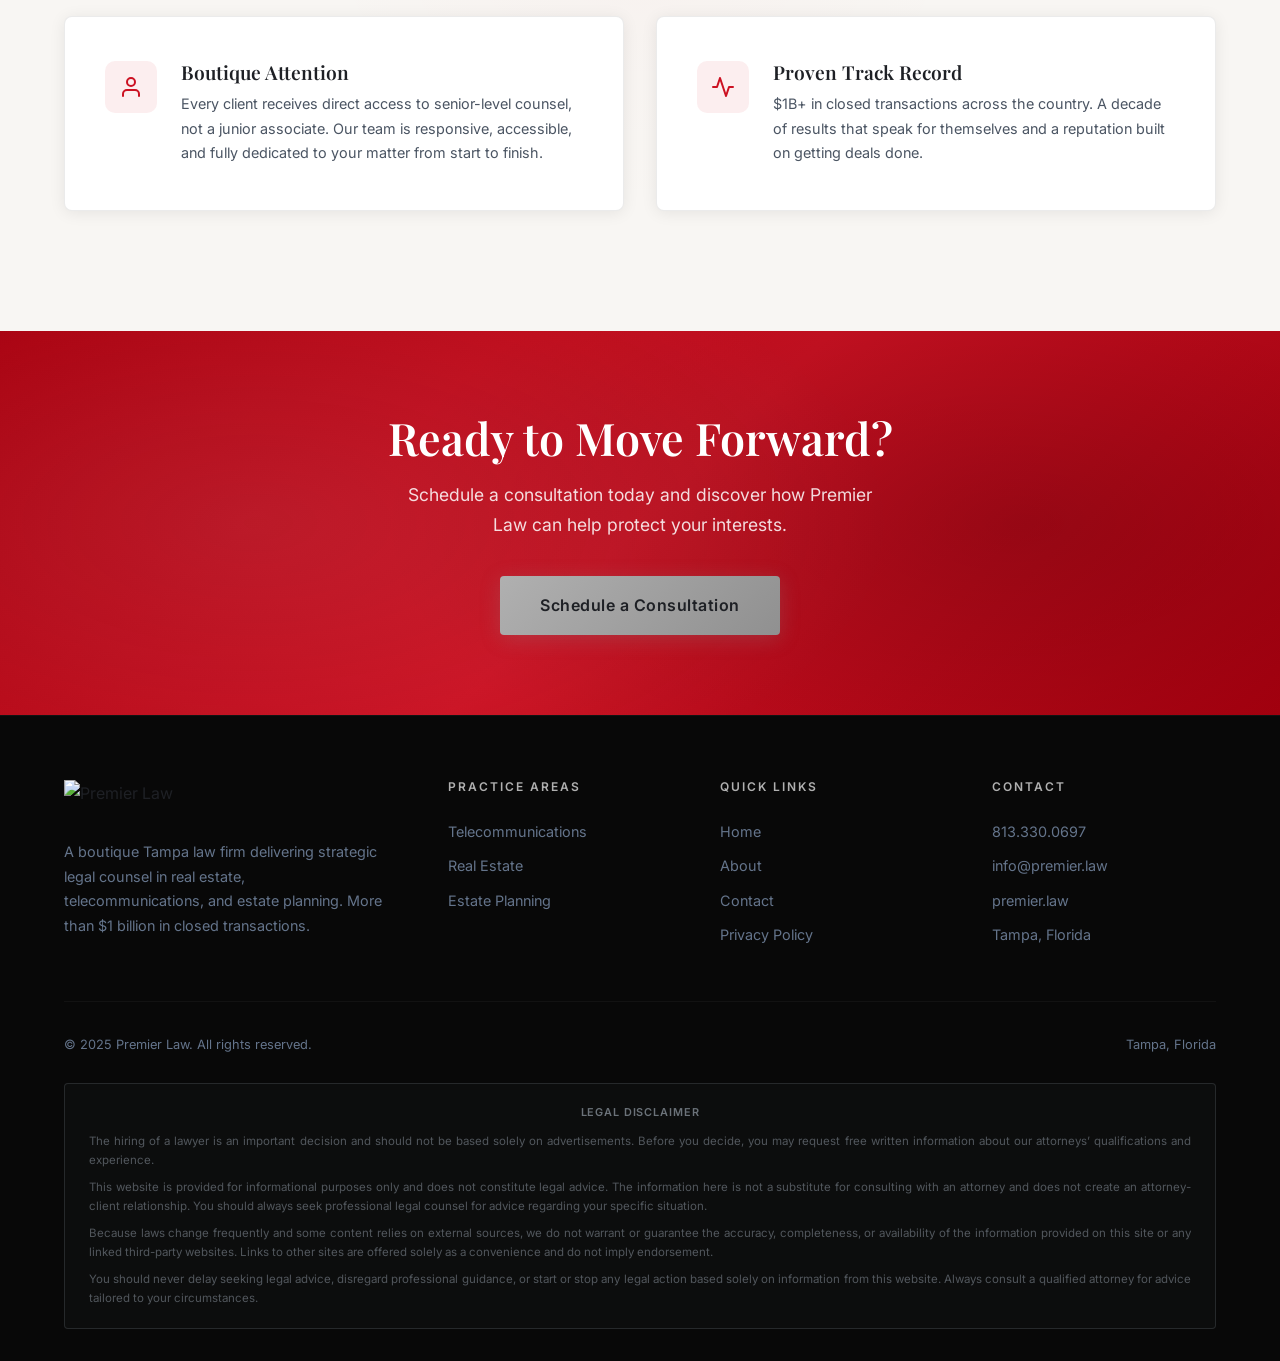
==== commit 723e4577: "Derek round of edits: 11+ years, justified disclaimer, remove legal-disclaimer page - Trust bar "10+" ====
--- a/index.html
+++ b/index.html
@@ -67,7 +67,7 @@
 <link rel="preconnect" href="https://fonts.gstatic.com" crossorigin>
 <link href="https://fonts.googleapis.com/css2?family=Playfair+Display:ital,wght@0,400;0,500;0,600;0,700;0,800;1,400;1,500&family=Inter:wght@300;400;500;600;700&display=swap" rel="stylesheet">
 
-<link rel="stylesheet" href="styles.css?v=20260420">
+<link rel="stylesheet" href="styles.css?v=20260517">
 
 <noscript><style>.reveal { opacity: 1; transform: none; }</style></noscript>
 </head>
@@ -139,7 +139,7 @@
     <div class="trust-bar">
       <div class="trust-bar-inner">
         <div class="trust-item">
-          <div class="trust-item-value">10+</div>
+          <div class="trust-item-value">11+</div>
           <div class="trust-item-label">Years in Business</div>
         </div>
         <div class="trust-item">
@@ -363,7 +363,6 @@
         <a href="about.html">About</a>
         <a href="contact.html">Contact</a>
         <a href="privacy-policy.html">Privacy Policy</a>
-        <a href="legal-disclaimer.html">Legal Disclaimer</a>
       </div>
       <div class="footer-col">
         <h4>Contact</h4>
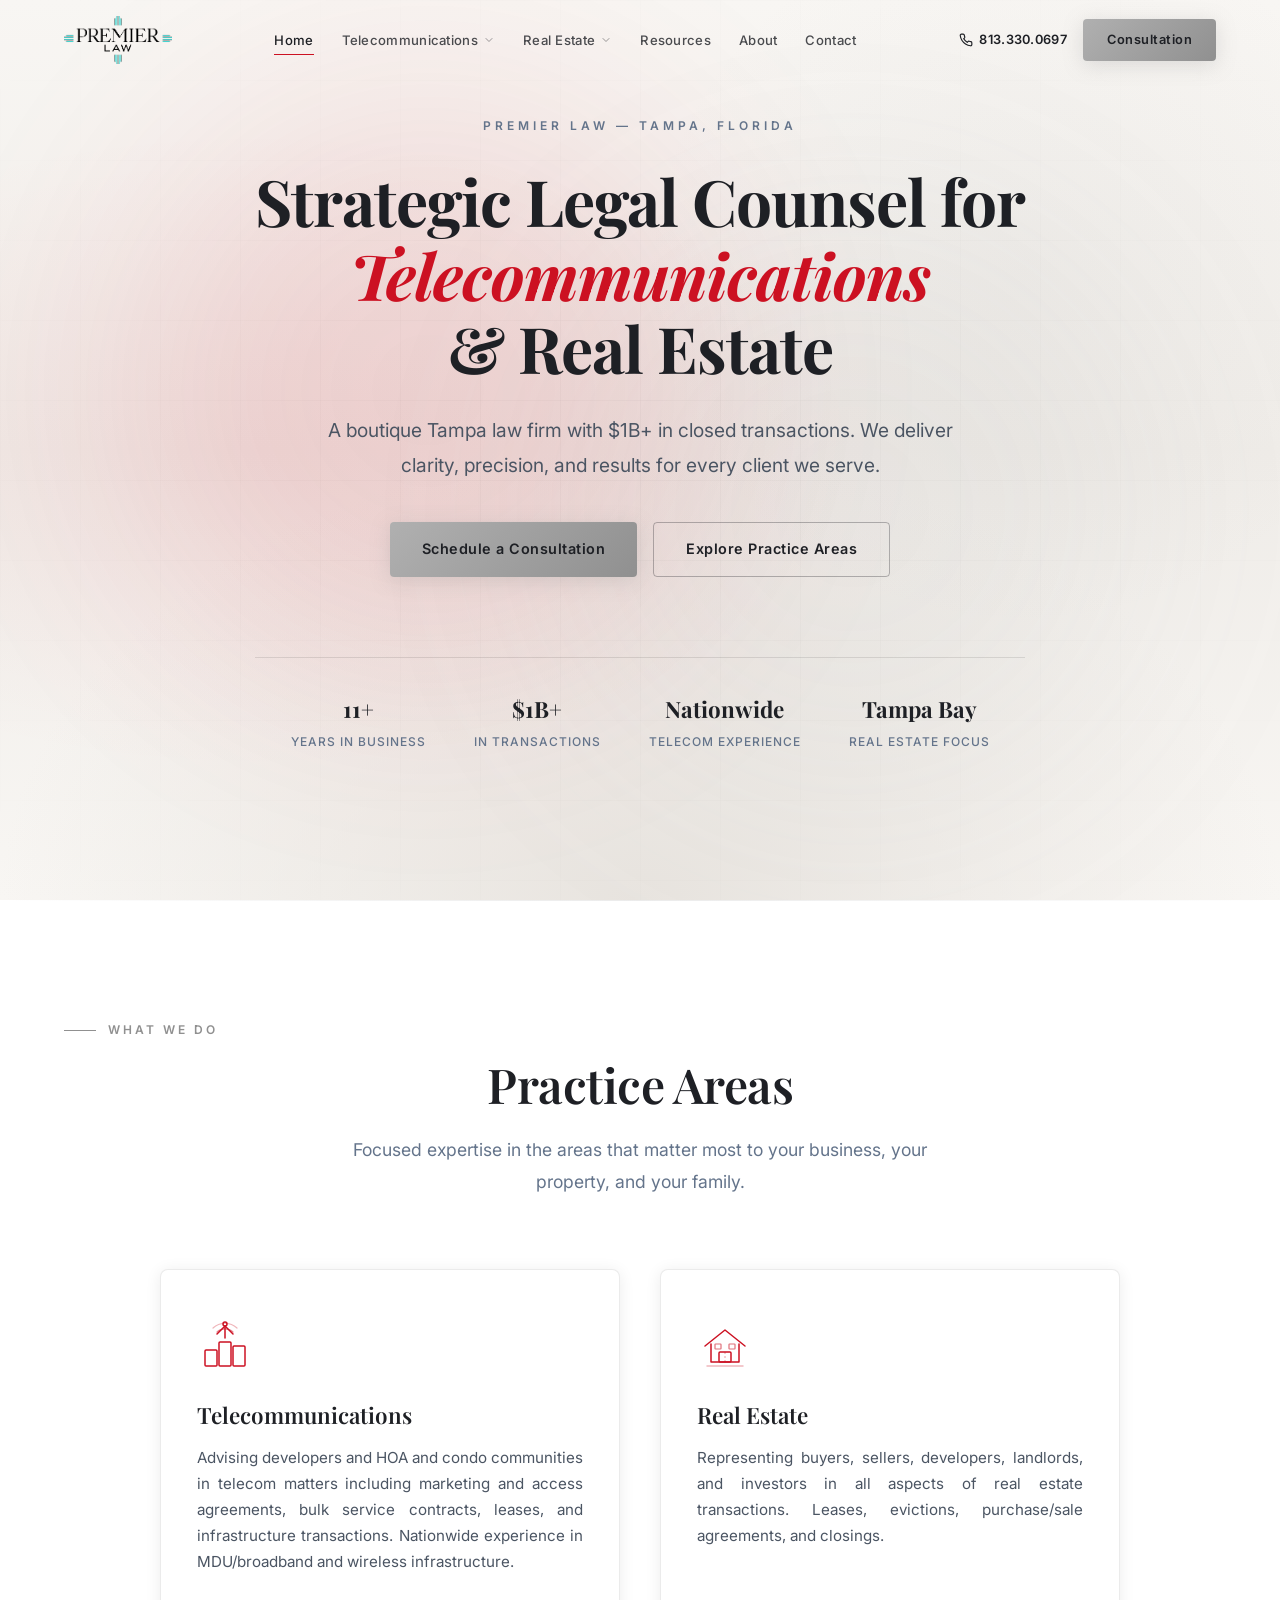
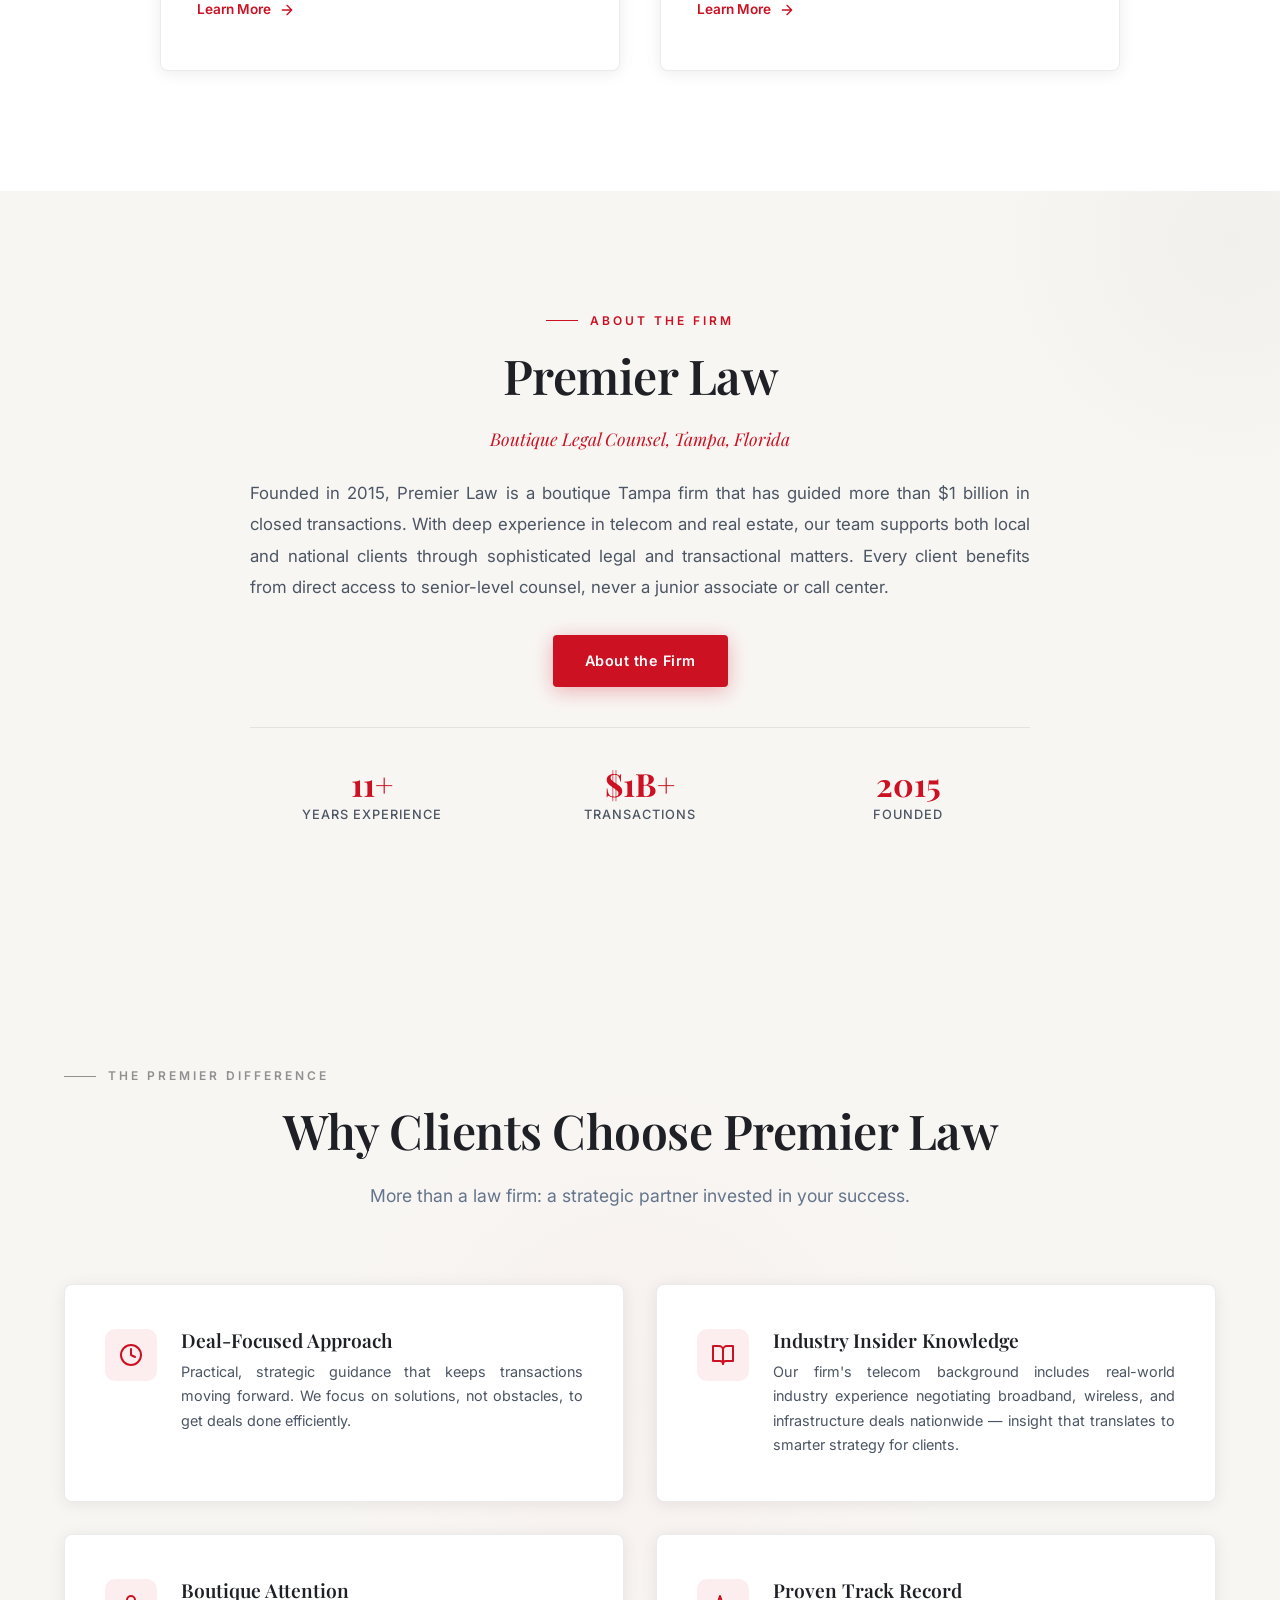
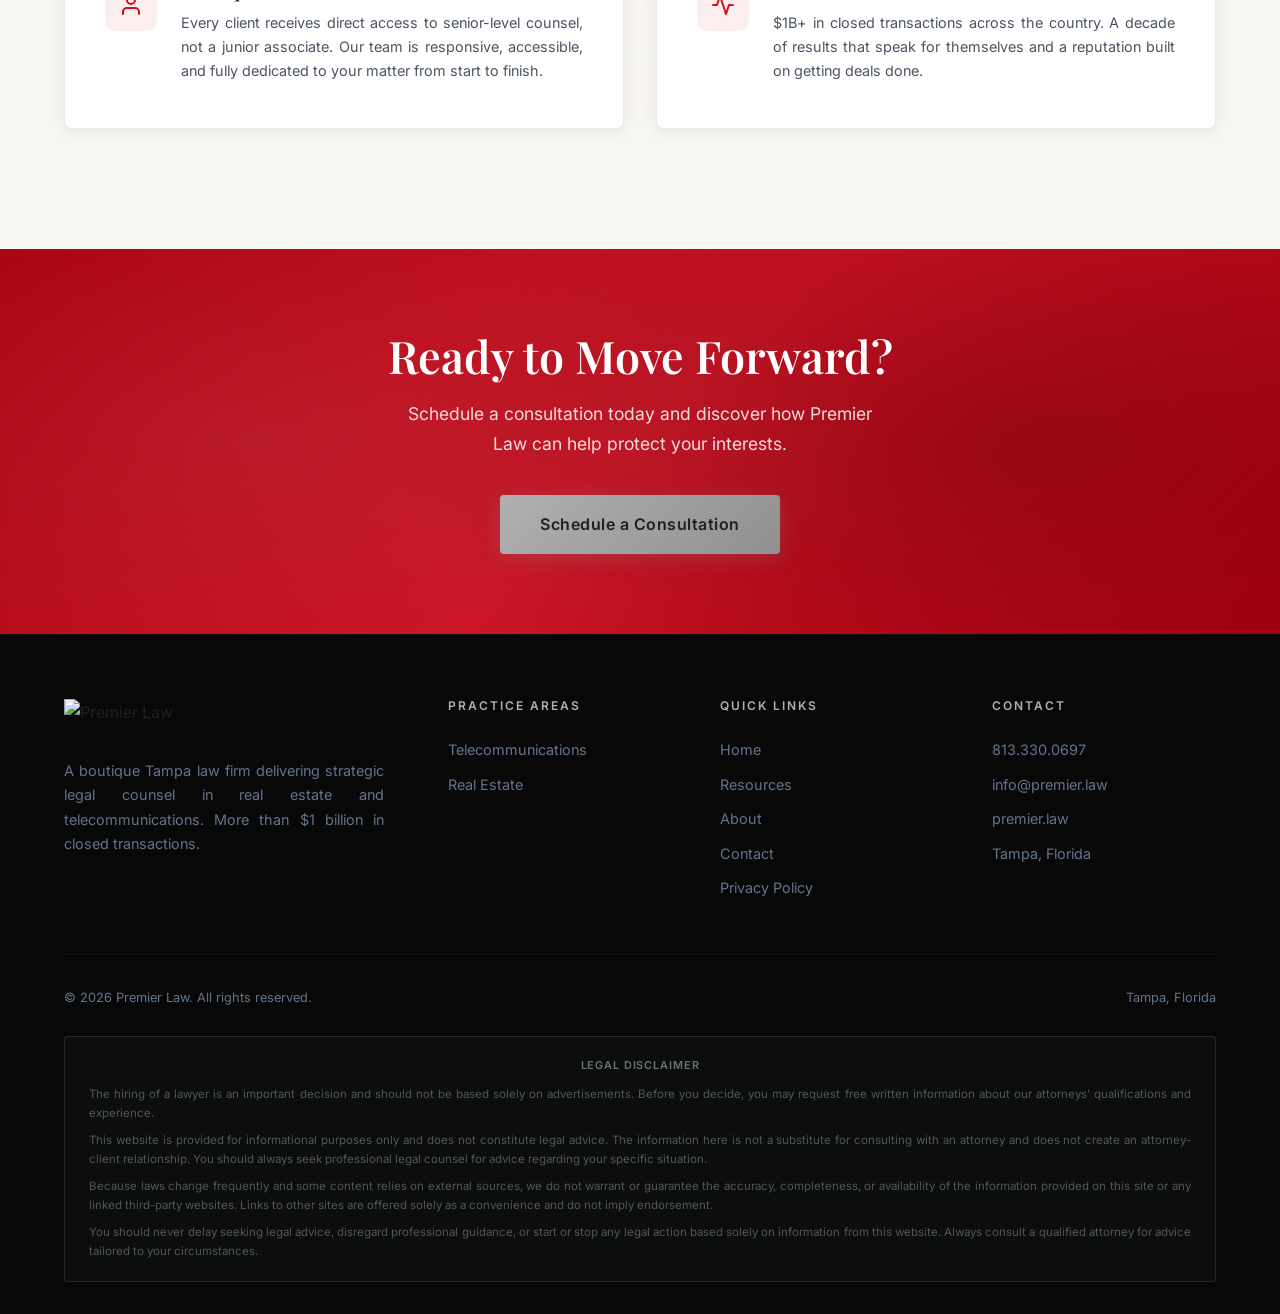
==== commit a6b82d76: "Ship the approved redesign to premier.law Replaces the live pages with the structure Derek approved " ====
--- a/index.html
+++ b/index.html
@@ -2,17 +2,18 @@
 <html lang="en" class="no-js">
 <head>
 <meta charset="UTF-8">
+<meta name="viewport" content="width=device-width, initial-scale=1.0">
 <link rel="icon" type="image/x-icon" href="assets/favicon.ico">
 <link rel="icon" type="image/png" sizes="32x32" href="assets/favicon-32x32.png">
 <link rel="icon" type="image/png" sizes="16x16" href="assets/favicon-16x16.png">
 <link rel="apple-touch-icon" sizes="180x180" href="assets/apple-touch-icon.png">
-<meta name="viewport" content="width=device-width, initial-scale=1.0">
-<title>Premier Law | Tampa Real Estate, Telecommunications &amp; Estate Planning Attorney</title>
-<meta name="description" content="Premier Law is a boutique Tampa law firm led by Derek A. Carrillo with $1B+ in closed transactions. Real estate, telecommunications, and estate planning legal services.">
-<meta name="keywords" content="Tampa law firm, real estate attorney Tampa, telecom lawyer Florida, estate planning Tampa, Derek Carrillo, Premier Law">
+
+<title>Premier Law | Tampa Real Estate &amp; Telecommunications Attorney</title>
+<meta name="description" content="Premier Law is a boutique Tampa law firm led by Derek A. Carrillo with $1B+ in closed transactions. Real estate and telecommunications legal services.">
+<meta name="keywords" content="Tampa law firm, real estate attorney Tampa, telecom lawyer Florida, Derek Carrillo, Premier Law">
 <meta name="author" content="Premier Law">
 <meta property="og:title" content="Premier Law | Strategic Legal Counsel">
-<meta property="og:description" content="A boutique Tampa law firm with $1B+ in closed transactions. Real estate, telecommunications, and estate planning.">
+<meta property="og:description" content="A boutique Tampa law firm with $1B+ in closed transactions. Real estate and telecommunications.">
 <meta property="og:image" content="assets/premier-law-lockup-white.png">
 <meta property="og:url" content="https://premier.law">
 <meta property="og:type" content="website">
@@ -27,7 +28,7 @@
   "founder": {
     "@type": "Person",
     "name": "Derek A. Carrillo",
-    "jobTitle": "CEO & Principal Attorney"
+    "jobTitle": "Founder & Principal Attorney"
   },
   "foundingDate": "2015",
   "url": "https://premier.law",
@@ -56,8 +57,8 @@
     { "@type": "State", "name": "Florida" },
     { "@type": "Country", "name": "United States" }
   ],
-  "description": "Boutique Tampa law firm specializing in real estate, telecommunications, and estate planning with $1B+ in closed transactions.",
-  "knowsAbout": ["Real Estate Law", "Telecommunications Law", "Estate Planning"],
+  "description": "Boutique Tampa law firm specializing in real estate and telecommunications with $1B+ in closed transactions.",
+  "knowsAbout": ["Real Estate Law", "Telecommunications Law"],
   "priceRange": "$$",
   "image": "assets/premier-law-lockup-white.png"
 }
@@ -67,7 +68,7 @@
 <link rel="preconnect" href="https://fonts.gstatic.com" crossorigin>
 <link href="https://fonts.googleapis.com/css2?family=Playfair+Display:ital,wght@0,400;0,500;0,600;0,700;0,800;1,400;1,500&family=Inter:wght@300;400;500;600;700&display=swap" rel="stylesheet">
 
-<link rel="stylesheet" href="styles.css?v=20260517">
+<link rel="stylesheet" href="styles.css?v=20260823">
 
 <noscript><style>.reveal { opacity: 1; transform: none; }</style></noscript>
 </head>
@@ -85,9 +86,24 @@
     </a>
     <nav class="nav-links" aria-label="Main navigation">
       <a href="index.html" class="active">Home</a>
-      <a href="telecommunications.html">Telecommunications</a>
-      <a href="real-estate.html">Real Estate</a>
-      <a href="estate-planning.html">Estate Planning</a>
+      <div class="nav-item">
+        <a href="telecommunications.html">Telecommunications<svg class="nav-caret" viewBox="0 0 24 24" fill="none" stroke="currentColor" stroke-width="2" stroke-linecap="round" stroke-linejoin="round"><polyline points="6 9 12 15 18 9"/></svg></a>
+        <div class="nav-dropdown">
+          <a href="mdu-broadband.html">MDU &amp; Broadband Transactions</a>
+          <a href="wireless-infrastructure.html">Wireless Infrastructure Transactions</a>
+        </div>
+      </div>
+      <div class="nav-item">
+        <a href="real-estate.html">Real Estate<svg class="nav-caret" viewBox="0 0 24 24" fill="none" stroke="currentColor" stroke-width="2" stroke-linecap="round" stroke-linejoin="round"><polyline points="6 9 12 15 18 9"/></svg></a>
+        <div class="nav-dropdown">
+          <a href="purchase-sale.html">Purchase &amp; Sale Transactions</a>
+          <a href="leases.html">Commercial &amp; Residential Leases</a>
+          <a href="landlord-evictions.html">Landlord Representation &amp; Evictions</a>
+          <a href="land-trusts.html">Land Trusts</a>
+          <a href="surplus-funds.html">Surplus Funds Recovery</a>
+        </div>
+      </div>
+      <a href="resources.html">Resources</a>
       <a href="about.html">About</a>
       <a href="contact.html">Contact</a>
     </nav>
@@ -110,8 +126,15 @@
 <div class="mobile-menu" id="mobileMenu" aria-hidden="true">
   <a href="index.html">Home</a>
   <a href="telecommunications.html">Telecommunications</a>
+  <a href="mdu-broadband.html" class="mobile-sub">MDU &amp; Broadband Transactions</a>
+  <a href="wireless-infrastructure.html" class="mobile-sub">Wireless Infrastructure Transactions</a>
   <a href="real-estate.html">Real Estate</a>
-  <a href="estate-planning.html">Estate Planning</a>
+  <a href="purchase-sale.html" class="mobile-sub">Purchase &amp; Sale Transactions</a>
+  <a href="leases.html" class="mobile-sub">Commercial &amp; Residential Leases</a>
+  <a href="landlord-evictions.html" class="mobile-sub">Landlord Representation &amp; Evictions</a>
+  <a href="land-trusts.html" class="mobile-sub">Land Trusts</a>
+  <a href="surplus-funds.html" class="mobile-sub">Surplus Funds Recovery</a>
+  <a href="resources.html">Resources</a>
   <a href="about.html">About</a>
   <a href="contact.html">Contact</a>
   <a href="tel:8133300697" class="mobile-phone">813.330.0697</a>
@@ -129,7 +152,7 @@
 
   <div class="hero-content">
     <p class="hero-label">Premier Law &mdash; Tampa, Florida</p>
-    <h1 class="hero-heading">Strategic Legal Counsel for<br>Real Estate, Telecommunications &amp; <em>Estate Planning</em></h1>
+    <h1 class="hero-heading">Strategic Legal Counsel for<br><em>Telecommunications</em><br class="desktop-only"> &amp; Real Estate</h1>
     <p class="hero-subtext">A boutique Tampa law firm with $1B+ in closed transactions. We deliver clarity, precision, and results for every client we serve.</p>
     <div class="hero-buttons">
       <a href="contact.html" class="btn btn-primary">Schedule a Consultation</a>
@@ -207,33 +230,13 @@
           </svg>
         </div>
         <h3>Real Estate</h3>
-        <p>Representing buyers, sellers, developers, landlords, and investors in all aspects of real estate transactions. Leases, evictions, purchase/sale agreements, and closings. Title services through our affiliated partner, Attorneys Key Title.</p>
+        <p>Representing buyers, sellers, developers, landlords, and investors in all aspects of real estate transactions. Leases, evictions, purchase/sale agreements, and closings.</p>
         <a href="real-estate.html" class="practice-card-link">
           Learn More
           <svg viewBox="0 0 24 24" fill="none" stroke="currentColor" stroke-width="2" stroke-linecap="round" stroke-linejoin="round"><path d="M5 12h14M12 5l7 7-7 7"/></svg>
         </a>
       </div>
 
-      <!-- Estate Planning Card -->
-      <div class="practice-card reveal reveal-delay-2">
-        <div class="practice-card-icon">
-          <svg viewBox="0 0 56 56" fill="none" xmlns="http://www.w3.org/2000/svg">
-            <path d="M18 12h20c1.1 0 2 .9 2 2v28c0 1.1-.9 2-2 2H18c-1.1 0-2-.9-2-2V14c0-1.1.9-2 2-2z" stroke="currentColor" stroke-width="1.5"/>
-            <path d="M22 20h12M22 26h12M22 32h8" stroke="currentColor" stroke-width="1.2" stroke-linecap="round" opacity="0.5"/>
-            <path d="M28 8v4" stroke="currentColor" stroke-width="1.5" stroke-linecap="round"/>
-            <circle cx="28" cy="48" r="2" stroke="currentColor" stroke-width="1.5"/>
-            <path d="M12 18l4-2M12 38l4 2" stroke="currentColor" stroke-width="1.2" stroke-linecap="round" opacity="0.4"/>
-            <path d="M44 18l-4-2M44 38l-4 2" stroke="currentColor" stroke-width="1.2" stroke-linecap="round" opacity="0.4"/>
-            <path d="M32 38l4 4 8-10" stroke="currentColor" stroke-width="1.5" stroke-linecap="round" stroke-linejoin="round"/>
-          </svg>
-        </div>
-        <h3>Estate Planning</h3>
-        <p>Wills, trusts, powers of attorney, health care directives, and guardianship designations. Comprehensive, compassionate planning tailored to your personal goals and your family's future.</p>
-        <a href="estate-planning.html" class="practice-card-link">
-          Learn More
-          <svg viewBox="0 0 24 24" fill="none" stroke="currentColor" stroke-width="2" stroke-linecap="round" stroke-linejoin="round"><path d="M5 12h14M12 5l7 7-7 7"/></svg>
-        </a>
-      </div>
     </div>
   </div>
 </section>
@@ -248,7 +251,7 @@
         <p class="section-label">About the Firm</p>
         <h2 class="section-heading">Premier Law</h2>
         <p class="about-subtitle">Boutique Legal Counsel, Tampa, Florida</p>
-        <p class="about-text">Founded in 2015, Premier Law is a boutique Tampa firm that has guided more than $1 billion in closed transactions. With deep experience in telecom and real estate, our team supports both local and national clients through sophisticated legal and transactional matters. Every client benefits from direct access to senior-level counsel &mdash; not a junior associate or call center.</p>
+        <p class="about-text">Founded in 2015, Premier Law is a boutique Tampa firm that has guided more than $1 billion in closed transactions. With deep experience in telecom and real estate, our team supports both local and national clients through sophisticated legal and transactional matters. Every client benefits from direct access to senior-level counsel, never a junior associate or call center.</p>
 
         <div class="about-cta">
           <a href="about.html" class="btn btn-crimson">About the Firm</a>
@@ -281,7 +284,7 @@
     <div class="why-header">
       <p class="section-label reveal">The Premier Difference</p>
       <h2 class="section-heading reveal reveal-delay-1">Why Clients Choose Premier Law</h2>
-      <p class="section-subtext reveal reveal-delay-2">More than a law firm &mdash; a strategic partner invested in your success.</p>
+      <p class="section-subtext reveal reveal-delay-2">More than a law firm: a strategic partner invested in your success.</p>
     </div>
 
     <div class="why-grid">
@@ -349,17 +352,17 @@
     <div class="footer-grid">
       <div class="footer-brand">
         <img src="assets/premier-law-lockup-white.png" alt="Premier Law" width="130" height="44" loading="lazy">
-        <p>A boutique Tampa law firm delivering strategic legal counsel in real estate, telecommunications, and estate planning. More than $1 billion in closed transactions.</p>
+        <p>A boutique Tampa law firm delivering strategic legal counsel in real estate and telecommunications. More than $1 billion in closed transactions.</p>
       </div>
       <div class="footer-col">
         <h4>Practice Areas</h4>
         <a href="telecommunications.html">Telecommunications</a>
         <a href="real-estate.html">Real Estate</a>
-        <a href="estate-planning.html">Estate Planning</a>
       </div>
       <div class="footer-col">
         <h4>Quick Links</h4>
         <a href="index.html">Home</a>
+        <a href="resources.html">Resources</a>
         <a href="about.html">About</a>
         <a href="contact.html">Contact</a>
         <a href="privacy-policy.html">Privacy Policy</a>
@@ -374,7 +377,7 @@
     </div>
 
     <div class="footer-bottom">
-      <p>&copy; 2025 Premier Law. All rights reserved.</p>
+      <p>&copy; 2026 Premier Law. All rights reserved.</p>
       <p>Tampa, Florida</p>
     </div>
 
--- a/styles.css
+++ b/styles.css
@@ -616,8 +616,10 @@
 
 .practice-cards {
   display: grid;
-  grid-template-columns: repeat(3, 1fr);
-  gap: 32px;
+  grid-template-columns: repeat(2, 1fr);
+  gap: 40px;
+  max-width: 960px;
+  margin: 0 auto;
 }
 
 .practice-card {
@@ -625,6 +627,8 @@
   border: 1px solid rgba(0,0,0,0.08);
   border-radius: 8px;
   padding: 48px 36px;
+  display: flex;
+  flex-direction: column;
   transition: all 0.5s var(--transition-smooth);
   position: relative;
   overflow: hidden;
@@ -671,12 +675,15 @@
   font-size: 0.95rem;
   line-height: 1.7;
   margin-bottom: 24px;
+  flex: 1;
 }
 
 .practice-card-link {
   font-size: 0.85rem;
   font-weight: 600;
   color: var(--crimson);
+  margin-top: auto;
+  align-self: flex-start;
   display: inline-flex;
   align-items: center;
   gap: 8px;
@@ -733,9 +740,8 @@
   text-align: center;
 }
 
-.about-grid.about-grid--solo .section-label::before {
-  margin-left: auto;
-  margin-right: auto;
+.about-grid.about-grid--solo .section-label {
+  justify-content: center;
 }
 
 .about-grid.about-grid--solo .about-cta,
@@ -1057,7 +1063,8 @@
   line-height: 1.7;
 }
 
-.feature-box-text--dark {
+.feature-box-text--dark,
+.feature-box-text--light {
   color: var(--text-dark-secondary);
 }
 
@@ -1321,6 +1328,215 @@
   display: block;
 }
 
+.form-submit {
+  margin-top: 8px;
+}
+
+.form-submit .btn {
+  width: 100%;
+  justify-content: center;
+  padding: 16px;
+  font-size: 1rem;
+}
+
+.form-success {
+  display: none;
+  text-align: center;
+  padding: 60px 20px;
+}
+
+.form-success svg {
+  width: 64px;
+  height: 64px;
+  color: var(--crimson);
+  margin-bottom: 20px;
+}
+
+.form-success h3 {
+  font-size: 1.6rem;
+  color: var(--text-dark);
+  margin-bottom: 12px;
+}
+
+.form-success p {
+  color: var(--text-muted);
+  font-size: 1rem;
+}
+
+/* Contact info side */
+.contact-info {
+  padding-top: 20px;
+}
+
+.contact-info-item {
+  display: flex;
+  gap: 20px;
+  margin-bottom: 36px;
+  align-items: flex-start;
+}
+
+.contact-info-icon {
+  width: 48px;
+  height: 48px;
+  border-radius: 8px;
+  background: rgba(204, 17, 34, 0.07);
+  display: flex;
+  align-items: center;
+  justify-content: center;
+  flex-shrink: 0;
+  color: var(--crimson);
+}
+
+.contact-info-icon svg {
+  width: 20px;
+  height: 20px;
+}
+
+.contact-info-label {
+  font-size: 0.75rem;
+  font-weight: 600;
+  text-transform: uppercase;
+  letter-spacing: 1px;
+  color: var(--text-muted);
+  margin-bottom: 4px;
+}
+
+.contact-info-value {
+  font-size: 1.05rem;
+  color: var(--text-dark);
+}
+
+.contact-info-value a {
+  transition: color 0.3s;
+}
+
+.contact-info-value a:hover {
+  color: var(--crimson);
+}
+
+/* Tampa skyline decorative */
+.tampa-visual {
+  margin-top: 48px;
+  padding: 40px;
+  border-radius: 8px;
+  background: var(--white);
+  border: 1px solid rgba(0,0,0,0.08);
+  box-shadow: var(--shadow-card);
+  text-align: center;
+}
+
+.tampa-visual svg {
+  width: 100%;
+  max-width: 320px;
+  height: auto;
+  opacity: 0.2;
+  margin: 0 auto 20px;
+}
+
+.tampa-visual p {
+  font-family: var(--font-heading);
+  font-size: 1.1rem;
+  font-style: italic;
+  color: var(--text-muted);
+}
+
+/* ============================================
+   FOOTER
+   ============================================ */
+.footer {
+  padding: 64px 0 32px;
+  background: var(--navy-deep);
+  border-top: 1px solid rgba(255,255,255,0.04);
+}
+
+.footer-grid {
+  display: grid;
+  grid-template-columns: 1.5fr 1fr 1fr 1fr;
+  gap: 48px;
+  margin-bottom: 48px;
+}
+
+.footer-brand img {
+  height: 44px;
+  margin-bottom: 16px;
+}
+
+.footer-brand p {
+  color: var(--text-muted);
+  font-size: 0.9rem;
+  line-height: 1.7;
+  max-width: 320px;
+}
+
+.footer-col h4 {
+  font-family: var(--font-body);
+  font-size: 0.75rem;
+  font-weight: 600;
+  text-transform: uppercase;
+  letter-spacing: 2px;
+  color: var(--gold);
+  margin-bottom: 20px;
+}
+
+.footer-col a {
+  display: block;
+  color: var(--text-muted);
+  font-size: 0.9rem;
+  padding: 5px 0;
+  transition: color 0.3s;
+}
+
+.footer-col a:hover {
+  color: var(--white);
+}
+
+.footer-bottom {
+  padding-top: 32px;
+  border-top: 1px solid rgba(255,255,255,0.04);
+  display: flex;
+  justify-content: space-between;
+  align-items: center;
+  flex-wrap: wrap;
+  gap: 16px;
+}
+
+.footer-bottom p {
+  font-size: 0.8rem;
+  color: var(--text-muted);
+}
+
+.footer-disclaimer {
+  font-size: 0.72rem;
+  color: rgba(139, 148, 158, 0.55);
+  max-width: 100%;
+  line-height: 1.65;
+  text-align: justify;
+  margin: 28px 0 0;
+  border: 1px solid rgba(139, 148, 158, 0.2);
+  border-radius: var(--border-radius);
+  padding: 20px 24px;
+  background: rgba(139, 148, 158, 0.04);
+}
+
+.footer-disclaimer p {
+  margin: 0 0 8px;
+}
+
+.footer-disclaimer p:last-child {
+  margin-bottom: 0;
+}
+
+.footer-disclaimer-title {
+  font-weight: 600;
+  color: rgba(139, 148, 158, 0.75);
+  text-transform: uppercase;
+  letter-spacing: 0.08em;
+  font-size: 0.68rem;
+  text-align: center;
+  margin-bottom: 10px !important;
+}
+
+/* Contact form: Important Notice acknowledgement */
 .form-consent .consent-label {
   display: flex;
   align-items: flex-start;
@@ -1357,211 +1573,6 @@
   color: var(--crimson-light);
 }
 
-.form-submit {
-  margin-top: 8px;
-}
-
-.form-submit .btn {
-  width: 100%;
-  justify-content: center;
-  padding: 16px;
-  font-size: 1rem;
-}
-
-.form-success {
-  display: none;
-  text-align: center;
-  padding: 60px 20px;
-}
-
-.form-success svg {
-  width: 64px;
-  height: 64px;
-  color: var(--crimson);
-  margin-bottom: 20px;
-}
-
-.form-success h3 {
-  font-size: 1.6rem;
-  color: var(--text-dark);
-  margin-bottom: 12px;
-}
-
-.form-success p {
-  color: var(--text-muted);
-  font-size: 1rem;
-}
-
-/* Contact info side */
-.contact-info {
-  padding-top: 20px;
-}
-
-.contact-info-item {
-  display: flex;
-  gap: 20px;
-  margin-bottom: 36px;
-  align-items: flex-start;
-}
-
-.contact-info-icon {
-  width: 48px;
-  height: 48px;
-  border-radius: 8px;
-  background: rgba(204, 17, 34, 0.07);
-  display: flex;
-  align-items: center;
-  justify-content: center;
-  flex-shrink: 0;
-  color: var(--crimson);
-}
-
-.contact-info-icon svg {
-  width: 20px;
-  height: 20px;
-}
-
-.contact-info-label {
-  font-size: 0.75rem;
-  font-weight: 600;
-  text-transform: uppercase;
-  letter-spacing: 1px;
-  color: var(--text-muted);
-  margin-bottom: 4px;
-}
-
-.contact-info-value {
-  font-size: 1.05rem;
-  color: var(--text-dark);
-}
-
-.contact-info-value a {
-  transition: color 0.3s;
-}
-
-.contact-info-value a:hover {
-  color: var(--crimson);
-}
-
-/* Tampa skyline decorative */
-.tampa-visual {
-  margin-top: 48px;
-  padding: 40px;
-  border-radius: 8px;
-  background: var(--white);
-  border: 1px solid rgba(0,0,0,0.08);
-  box-shadow: var(--shadow-card);
-  text-align: center;
-}
-
-.tampa-visual svg {
-  width: 100%;
-  max-width: 320px;
-  height: auto;
-  opacity: 0.2;
-  margin: 0 auto 20px;
-}
-
-.tampa-visual p {
-  font-family: var(--font-heading);
-  font-size: 1.1rem;
-  font-style: italic;
-  color: var(--text-muted);
-}
-
-/* ============================================
-   FOOTER
-   ============================================ */
-.footer {
-  padding: 64px 0 32px;
-  background: var(--navy-deep);
-  border-top: 1px solid rgba(255,255,255,0.04);
-}
-
-.footer-grid {
-  display: grid;
-  grid-template-columns: 1.5fr 1fr 1fr 1fr;
-  gap: 48px;
-  margin-bottom: 48px;
-}
-
-.footer-brand img {
-  height: 44px;
-  margin-bottom: 16px;
-}
-
-.footer-brand p {
-  color: var(--text-muted);
-  font-size: 0.9rem;
-  line-height: 1.7;
-  max-width: 320px;
-}
-
-.footer-col h4 {
-  font-family: var(--font-body);
-  font-size: 0.75rem;
-  font-weight: 600;
-  text-transform: uppercase;
-  letter-spacing: 2px;
-  color: var(--gold);
-  margin-bottom: 20px;
-}
-
-.footer-col a {
-  display: block;
-  color: var(--text-muted);
-  font-size: 0.9rem;
-  padding: 5px 0;
-  transition: color 0.3s;
-}
-
-.footer-col a:hover {
-  color: var(--white);
-}
-
-.footer-bottom {
-  padding-top: 32px;
-  border-top: 1px solid rgba(255,255,255,0.04);
-  display: flex;
-  justify-content: space-between;
-  align-items: center;
-  flex-wrap: wrap;
-  gap: 16px;
-}
-
-.footer-bottom p {
-  font-size: 0.8rem;
-  color: var(--text-muted);
-}
-
-.footer-disclaimer {
-  font-size: 0.72rem;
-  color: rgba(139, 148, 158, 0.55);
-  max-width: 100%;
-  line-height: 1.65;
-  text-align: justify;
-  margin: 28px 0 0;
-  border: 1px solid rgba(139, 148, 158, 0.2);
-  border-radius: var(--border-radius);
-  padding: 20px 24px;
-  background: rgba(139, 148, 158, 0.04);
-}
-.footer-disclaimer p {
-  margin: 0 0 8px;
-}
-.footer-disclaimer p:last-child {
-  margin-bottom: 0;
-}
-.footer-disclaimer-title {
-  font-weight: 600;
-  color: rgba(139, 148, 158, 0.75);
-  text-transform: uppercase;
-  letter-spacing: 0.08em;
-  font-size: 0.68rem;
-  text-align: center;
-  margin-bottom: 10px !important;
-}
-
 /* ============================================
    RESPONSIVE DESIGN
    ============================================ */
@@ -1613,6 +1624,10 @@
 @media (max-width: 768px) {
   :root {
     --header-height: 64px;
+  }
+
+  .hero-heading br.desktop-only {
+    display: none;
   }
 
   .nav-links,
@@ -2010,3 +2025,70 @@
    ============================================ */
 .no-js .reveal { opacity: 1; transform: none; }
 .no-js .faq-answer { max-height: none; }
+
+/* ============================================
+   JUSTIFIED COPY (Derek, Aug 2026: justify every block of copy)
+   ============================================ */
+.content-text p,
+.about-text,
+.practice-card p,
+.why-card p,
+.faq-answer-inner,
+.footer-brand p,
+.footer-disclaimer,
+.feature-box-text--dark,
+.feature-box-text--light {
+  text-align: justify;
+}
+
+/* NAV DROPDOWNS, RESOURCE GRID, ARTICLE PAGES */
+/* Nav dropdowns */
+.nav-item { position: relative; display: flex; align-items: center; }
+.nav-item > a { display: inline-flex; align-items: center; gap: 5px; }
+.nav-caret { width: 12px; height: 12px; opacity: 0.55; transition: transform 0.25s; flex-shrink: 0; }
+.nav-item:hover .nav-caret, .nav-item:focus-within .nav-caret { transform: rotate(180deg); }
+.nav-dropdown {
+  position: absolute; top: calc(100% + 14px); left: -18px; min-width: 300px;
+  background: #fff; border-radius: 12px; padding: 10px;
+  box-shadow: 0 18px 50px rgba(15, 17, 21, 0.14), 0 2px 8px rgba(15, 17, 21, 0.08);
+  opacity: 0; visibility: hidden; transform: translateY(10px);
+  transition: opacity 0.22s ease, transform 0.22s ease, visibility 0.22s;
+  z-index: 1200;
+}
+.nav-dropdown::before {
+  content: ''; position: absolute; top: -14px; left: 0; right: 0; height: 14px;
+}
+.nav-dropdown a {
+  display: block; padding: 11px 14px; border-radius: 8px;
+  font-size: 0.84rem; font-weight: 500; color: rgba(30, 32, 37, 0.85);
+  white-space: nowrap;
+}
+.nav-dropdown a::after { display: none; }
+.nav-dropdown a:hover { background: rgba(139, 21, 40, 0.06); color: var(--crimson); }
+.nav-dropdown a.active { color: var(--crimson); }
+.nav-item:hover .nav-dropdown, .nav-item:focus-within .nav-dropdown {
+  opacity: 1; visibility: visible; transform: translateY(0);
+}
+
+/* Mobile submenu indent */
+.mobile-menu .mobile-sub { padding-left: 22px; font-size: 0.95em; opacity: 0.8; }
+
+/* Resources grid */
+.resource-grid {
+  display: grid; grid-template-columns: repeat(3, 1fr); gap: 24px; margin-top: 48px;
+}
+.resource-card {
+  background: #fff; border: 1px solid rgba(30, 32, 37, 0.09); border-radius: 14px;
+  padding: 30px 28px; display: flex; flex-direction: column; gap: 12px;
+  transition: transform 0.3s, box-shadow 0.3s; color: inherit;
+}
+a.resource-card:hover { transform: translateY(-4px); box-shadow: 0 16px 40px rgba(15, 17, 21, 0.10); }
+.resource-card h3 { font-family: 'Playfair Display', serif; font-size: 1.25rem; line-height: 1.3; margin: 0; color: var(--text-dark, #1e2025); }
+.resource-card-cat { font-size: 0.72rem; letter-spacing: 1.5px; text-transform: uppercase; font-weight: 600; color: var(--crimson); margin: 0; }
+.resource-card-blurb { font-size: 0.92rem; line-height: 1.7; color: rgba(30, 32, 37, 0.7); margin: 0; text-align: justify; flex: 1; }
+.resource-card--soon { opacity: 0.72; }
+.resource-soon { font-size: 0.72rem; letter-spacing: 1.5px; text-transform: uppercase; font-weight: 600; color: rgba(30, 32, 37, 0.45); }
+@media (max-width: 900px) { .resource-grid { grid-template-columns: 1fr; } }
+
+/* Article pages */
+.article-section .content-text h2 { margin-top: 8px; }
